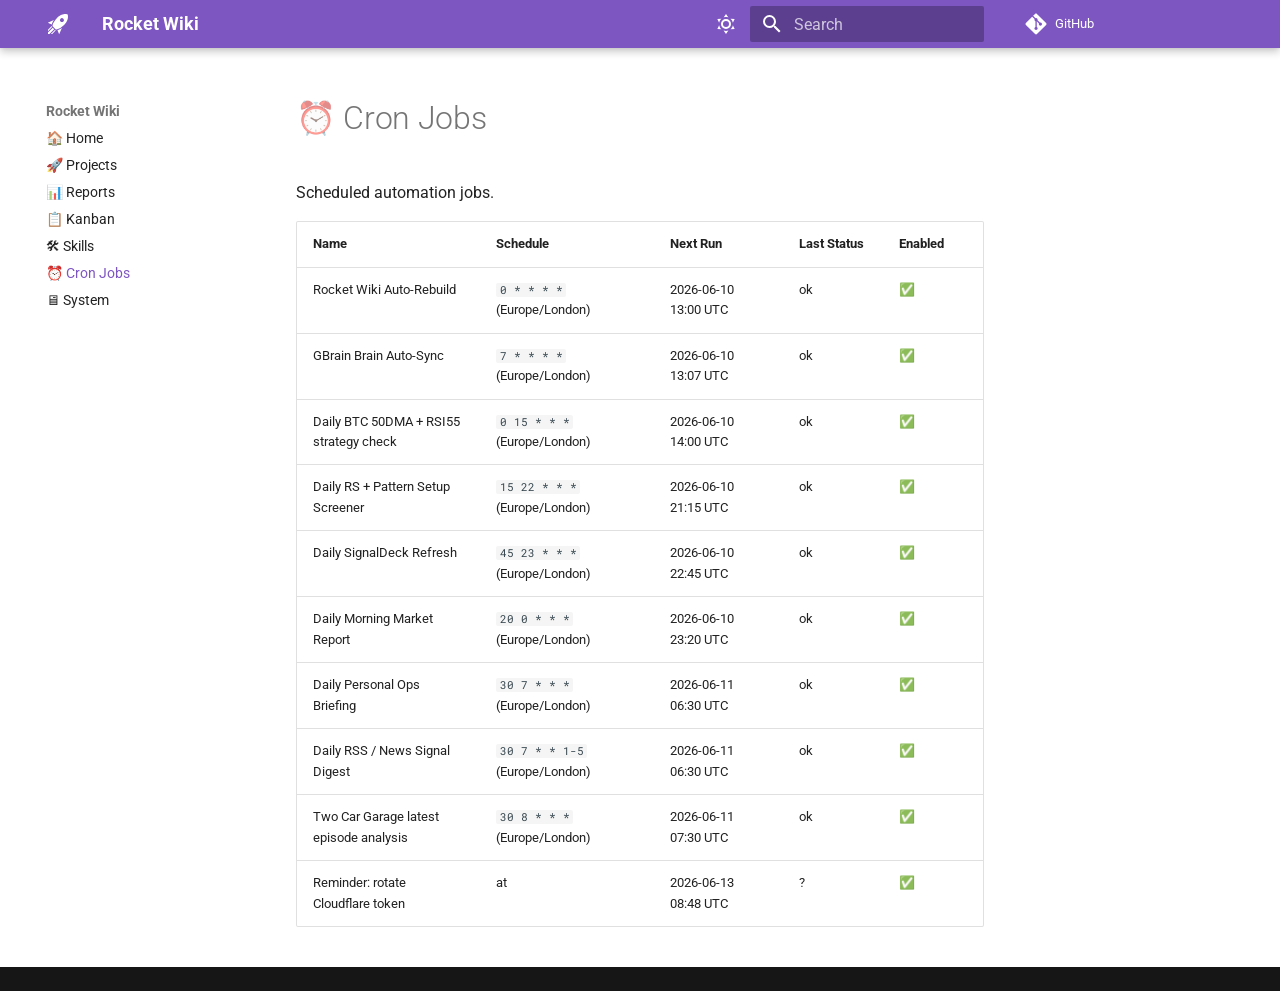
==== cron-jobs/index.html @ 728404b8 "Auto-rebuild 2026-06-10 13:00:57 UTC" ====
<!doctype html>
<html lang="en" class="no-js">
  <head>
    
      <meta charset="utf-8">
      <meta name="viewport" content="width=device-width,initial-scale=1">
      
        <meta name="description" content="Jack's personal operating system — projects, reports, skills, and automation">
      
      
        <meta name="author" content="Rocket & Jack">
      
      
      
        <link rel="prev" href="../skills/">
      
      
        <link rel="next" href="../system/">
      
      
        
      
      
      <link rel="icon" href="https://raw.githubusercontent.com/twitter/twemoji/master/assets/svg/1f680.svg">
      <meta name="generator" content="mkdocs-1.6.1, mkdocs-material-9.7.6">
    
    
      
        <title>⏰ Cron Jobs - Rocket Wiki</title>
      
    
    
      <link rel="stylesheet" href="../assets/stylesheets/main.484c7ddc.min.css">
      
        
        <link rel="stylesheet" href="../assets/stylesheets/palette.ab4e12ef.min.css">
      
      


    
    
      
    
    
      
        
        
        <link rel="preconnect" href="https://fonts.gstatic.com" crossorigin>
        <link rel="stylesheet" href="https://fonts.googleapis.com/css?family=Roboto:300,300i,400,400i,700,700i%7CRoboto+Mono:400,400i,700,700i&display=fallback">
        <style>:root{--md-text-font:"Roboto";--md-code-font:"Roboto Mono"}</style>
      
    
    
      <link rel="stylesheet" href="../stylesheets/extra.css">
    
    <script>__md_scope=new URL("..",location),__md_hash=e=>[...e].reduce(((e,_)=>(e<<5)-e+_.charCodeAt(0)),0),__md_get=(e,_=localStorage,t=__md_scope)=>JSON.parse(_.getItem(t.pathname+"."+e)),__md_set=(e,_,t=localStorage,a=__md_scope)=>{try{t.setItem(a.pathname+"."+e,JSON.stringify(_))}catch(e){}}</script>
    
      

    
    
  </head>
  
  
    
    
      
    
    
    
    
    <body dir="ltr" data-md-color-scheme="slate" data-md-color-primary="deep-purple" data-md-color-accent="amber">
  
    
    <input class="md-toggle" data-md-toggle="drawer" type="checkbox" id="__drawer" autocomplete="off">
    <input class="md-toggle" data-md-toggle="search" type="checkbox" id="__search" autocomplete="off">
    <label class="md-overlay" for="__drawer"></label>
    <div data-md-component="skip">
      
        
        <a href="#cron-jobs" class="md-skip">
          Skip to content
        </a>
      
    </div>
    <div data-md-component="announce">
      
    </div>
    
    
      

  

<header class="md-header md-header--shadow" data-md-component="header">
  <nav class="md-header__inner md-grid" aria-label="Header">
    <a href=".." title="Rocket Wiki" class="md-header__button md-logo" aria-label="Rocket Wiki" data-md-component="logo">
      
  
  <svg xmlns="http://www.w3.org/2000/svg" viewBox="0 0 24 24"><path d="m13.13 22.19-1.63-3.83c1.57-.58 3.04-1.36 4.4-2.27zM5.64 12.5l-3.83-1.63 6.1-2.77C7 9.46 6.22 10.93 5.64 12.5M21.61 2.39S16.66.269 11 5.93c-2.19 2.19-3.5 4.6-4.35 6.71-.28.75-.09 1.57.46 2.13l2.13 2.12c.55.56 1.37.74 2.12.46A19.1 19.1 0 0 0 18.07 13c5.66-5.66 3.54-10.61 3.54-10.61m-7.07 7.07c-.78-.78-.78-2.05 0-2.83s2.05-.78 2.83 0c.77.78.78 2.05 0 2.83s-2.05.78-2.83 0m-5.66 7.07-1.41-1.41zM6.24 22l3.64-3.64c-.34-.09-.67-.24-.97-.45L4.83 22zM2 22h1.41l4.77-4.76-1.42-1.41L2 20.59zm0-2.83 4.09-4.08c-.21-.3-.36-.62-.45-.97L2 17.76z"/></svg>

    </a>
    <label class="md-header__button md-icon" for="__drawer">
      
      <svg xmlns="http://www.w3.org/2000/svg" viewBox="0 0 24 24"><path d="M3 6h18v2H3zm0 5h18v2H3zm0 5h18v2H3z"/></svg>
    </label>
    <div class="md-header__title" data-md-component="header-title">
      <div class="md-header__ellipsis">
        <div class="md-header__topic">
          <span class="md-ellipsis">
            Rocket Wiki
          </span>
        </div>
        <div class="md-header__topic" data-md-component="header-topic">
          <span class="md-ellipsis">
            
              ⏰ Cron Jobs
            
          </span>
        </div>
      </div>
    </div>
    
      
        <form class="md-header__option" data-md-component="palette">
  
    
    
    
    <input class="md-option" data-md-color-media="(prefers-color-scheme: dark)" data-md-color-scheme="slate" data-md-color-primary="deep-purple" data-md-color-accent="amber"  aria-label="Dark mode"  type="radio" name="__palette" id="__palette_0">
    
      <label class="md-header__button md-icon" title="Dark mode" for="__palette_1" hidden>
        <svg xmlns="http://www.w3.org/2000/svg" viewBox="0 0 24 24"><path d="m17.75 4.09-2.53 1.94.91 3.06-2.63-1.81-2.63 1.81.91-3.06-2.53-1.94L12.44 4l1.06-3 1.06 3zm3.5 6.91-1.64 1.25.59 1.98-1.7-1.17-1.7 1.17.59-1.98L15.75 11l2.06-.05L18.5 9l.69 1.95zm-2.28 4.95c.83-.08 1.72 1.1 1.19 1.85-.32.45-.66.87-1.08 1.27C15.17 23 8.84 23 4.94 19.07c-3.91-3.9-3.91-10.24 0-14.14.4-.4.82-.76 1.27-1.08.75-.53 1.93.36 1.85 1.19-.27 2.86.69 5.83 2.89 8.02a9.96 9.96 0 0 0 8.02 2.89m-1.64 2.02a12.08 12.08 0 0 1-7.8-3.47c-2.17-2.19-3.33-5-3.49-7.82-2.81 3.14-2.7 7.96.31 10.98 3.02 3.01 7.84 3.12 10.98.31"/></svg>
      </label>
    
  
    
    
    
    <input class="md-option" data-md-color-media="(prefers-color-scheme: light)" data-md-color-scheme="default" data-md-color-primary="deep-purple" data-md-color-accent="amber"  aria-label="Light mode"  type="radio" name="__palette" id="__palette_1">
    
      <label class="md-header__button md-icon" title="Light mode" for="__palette_0" hidden>
        <svg xmlns="http://www.w3.org/2000/svg" viewBox="0 0 24 24"><path d="M12 7a5 5 0 0 1 5 5 5 5 0 0 1-5 5 5 5 0 0 1-5-5 5 5 0 0 1 5-5m0 2a3 3 0 0 0-3 3 3 3 0 0 0 3 3 3 3 0 0 0 3-3 3 3 0 0 0-3-3m0-7 2.39 3.42C13.65 5.15 12.84 5 12 5s-1.65.15-2.39.42zM3.34 7l4.16-.35A7.2 7.2 0 0 0 5.94 8.5c-.44.74-.69 1.5-.83 2.29zm.02 10 1.76-3.77a7.131 7.131 0 0 0 2.38 4.14zM20.65 7l-1.77 3.79a7.02 7.02 0 0 0-2.38-4.15zm-.01 10-4.14.36c.59-.51 1.12-1.14 1.54-1.86.42-.73.69-1.5.83-2.29zM12 22l-2.41-3.44c.74.27 1.55.44 2.41.44.82 0 1.63-.17 2.37-.44z"/></svg>
      </label>
    
  
</form>
      
    
    
      <script>var palette=__md_get("__palette");if(palette&&palette.color){if("(prefers-color-scheme)"===palette.color.media){var media=matchMedia("(prefers-color-scheme: light)"),input=document.querySelector(media.matches?"[data-md-color-media='(prefers-color-scheme: light)']":"[data-md-color-media='(prefers-color-scheme: dark)']");palette.color.media=input.getAttribute("data-md-color-media"),palette.color.scheme=input.getAttribute("data-md-color-scheme"),palette.color.primary=input.getAttribute("data-md-color-primary"),palette.color.accent=input.getAttribute("data-md-color-accent")}for(var[key,value]of Object.entries(palette.color))document.body.setAttribute("data-md-color-"+key,value)}</script>
    
    
    
      
      
        <label class="md-header__button md-icon" for="__search">
          
          <svg xmlns="http://www.w3.org/2000/svg" viewBox="0 0 24 24"><path d="M9.5 3A6.5 6.5 0 0 1 16 9.5c0 1.61-.59 3.09-1.56 4.23l.27.27h.79l5 5-1.5 1.5-5-5v-.79l-.27-.27A6.52 6.52 0 0 1 9.5 16 6.5 6.5 0 0 1 3 9.5 6.5 6.5 0 0 1 9.5 3m0 2C7 5 5 7 5 9.5S7 14 9.5 14 14 12 14 9.5 12 5 9.5 5"/></svg>
        </label>
        <div class="md-search" data-md-component="search" role="dialog">
  <label class="md-search__overlay" for="__search"></label>
  <div class="md-search__inner" role="search">
    <form class="md-search__form" name="search">
      <input type="text" class="md-search__input" name="query" aria-label="Search" placeholder="Search" autocapitalize="off" autocorrect="off" autocomplete="off" spellcheck="false" data-md-component="search-query" required>
      <label class="md-search__icon md-icon" for="__search">
        
        <svg xmlns="http://www.w3.org/2000/svg" viewBox="0 0 24 24"><path d="M9.5 3A6.5 6.5 0 0 1 16 9.5c0 1.61-.59 3.09-1.56 4.23l.27.27h.79l5 5-1.5 1.5-5-5v-.79l-.27-.27A6.52 6.52 0 0 1 9.5 16 6.5 6.5 0 0 1 3 9.5 6.5 6.5 0 0 1 9.5 3m0 2C7 5 5 7 5 9.5S7 14 9.5 14 14 12 14 9.5 12 5 9.5 5"/></svg>
        
        <svg xmlns="http://www.w3.org/2000/svg" viewBox="0 0 24 24"><path d="M20 11v2H8l5.5 5.5-1.42 1.42L4.16 12l7.92-7.92L13.5 5.5 8 11z"/></svg>
      </label>
      <nav class="md-search__options" aria-label="Search">
        
        <button type="reset" class="md-search__icon md-icon" title="Clear" aria-label="Clear" tabindex="-1">
          
          <svg xmlns="http://www.w3.org/2000/svg" viewBox="0 0 24 24"><path d="M19 6.41 17.59 5 12 10.59 6.41 5 5 6.41 10.59 12 5 17.59 6.41 19 12 13.41 17.59 19 19 17.59 13.41 12z"/></svg>
        </button>
      </nav>
      
        <div class="md-search__suggest" data-md-component="search-suggest"></div>
      
    </form>
    <div class="md-search__output">
      <div class="md-search__scrollwrap" tabindex="0" data-md-scrollfix>
        <div class="md-search-result" data-md-component="search-result">
          <div class="md-search-result__meta">
            Initializing search
          </div>
          <ol class="md-search-result__list" role="presentation"></ol>
        </div>
      </div>
    </div>
  </div>
</div>
      
    
    
      <div class="md-header__source">
        <a href="https://github.com/jtjones0/rocket-wiki" title="Go to repository" class="md-source" data-md-component="source">
  <div class="md-source__icon md-icon">
    
    <svg xmlns="http://www.w3.org/2000/svg" viewBox="0 0 448 512"><!--! Font Awesome Free 7.1.0 by @fontawesome - https://fontawesome.com License - https://fontawesome.com/license/free (Icons: CC BY 4.0, Fonts: SIL OFL 1.1, Code: MIT License) Copyright 2025 Fonticons, Inc.--><path d="M439.6 236.1 244 40.5c-5.4-5.5-12.8-8.5-20.4-8.5s-15 3-20.4 8.4L162.5 81l51.5 51.5c27.1-9.1 52.7 16.8 43.4 43.7l49.7 49.7c34.2-11.8 61.2 31 35.5 56.7-26.5 26.5-70.2-2.9-56-37.3L240.3 199v121.9c25.3 12.5 22.3 41.8 9.1 55-6.4 6.4-15.2 10.1-24.3 10.1s-17.8-3.6-24.3-10.1c-17.6-17.6-11.1-46.9 11.2-56v-123c-20.8-8.5-24.6-30.7-18.6-45L142.6 101 8.5 235.1C3 240.6 0 247.9 0 255.5s3 15 8.5 20.4l195.6 195.7c5.4 5.4 12.7 8.4 20.4 8.4s15-3 20.4-8.4l194.7-194.7c5.4-5.4 8.4-12.8 8.4-20.4s-3-15-8.4-20.4"/></svg>
  </div>
  <div class="md-source__repository">
    GitHub
  </div>
</a>
      </div>
    
  </nav>
  
</header>
    
    <div class="md-container" data-md-component="container">
      
      
        
          
        
      
      <main class="md-main" data-md-component="main">
        <div class="md-main__inner md-grid">
          
            
              
              <div class="md-sidebar md-sidebar--primary" data-md-component="sidebar" data-md-type="navigation" >
                <div class="md-sidebar__scrollwrap">
                  <div class="md-sidebar__inner">
                    



<nav class="md-nav md-nav--primary" aria-label="Navigation" data-md-level="0">
  <label class="md-nav__title" for="__drawer">
    <a href=".." title="Rocket Wiki" class="md-nav__button md-logo" aria-label="Rocket Wiki" data-md-component="logo">
      
  
  <svg xmlns="http://www.w3.org/2000/svg" viewBox="0 0 24 24"><path d="m13.13 22.19-1.63-3.83c1.57-.58 3.04-1.36 4.4-2.27zM5.64 12.5l-3.83-1.63 6.1-2.77C7 9.46 6.22 10.93 5.64 12.5M21.61 2.39S16.66.269 11 5.93c-2.19 2.19-3.5 4.6-4.35 6.71-.28.75-.09 1.57.46 2.13l2.13 2.12c.55.56 1.37.74 2.12.46A19.1 19.1 0 0 0 18.07 13c5.66-5.66 3.54-10.61 3.54-10.61m-7.07 7.07c-.78-.78-.78-2.05 0-2.83s2.05-.78 2.83 0c.77.78.78 2.05 0 2.83s-2.05.78-2.83 0m-5.66 7.07-1.41-1.41zM6.24 22l3.64-3.64c-.34-.09-.67-.24-.97-.45L4.83 22zM2 22h1.41l4.77-4.76-1.42-1.41L2 20.59zm0-2.83 4.09-4.08c-.21-.3-.36-.62-.45-.97L2 17.76z"/></svg>

    </a>
    Rocket Wiki
  </label>
  
    <div class="md-nav__source">
      <a href="https://github.com/jtjones0/rocket-wiki" title="Go to repository" class="md-source" data-md-component="source">
  <div class="md-source__icon md-icon">
    
    <svg xmlns="http://www.w3.org/2000/svg" viewBox="0 0 448 512"><!--! Font Awesome Free 7.1.0 by @fontawesome - https://fontawesome.com License - https://fontawesome.com/license/free (Icons: CC BY 4.0, Fonts: SIL OFL 1.1, Code: MIT License) Copyright 2025 Fonticons, Inc.--><path d="M439.6 236.1 244 40.5c-5.4-5.5-12.8-8.5-20.4-8.5s-15 3-20.4 8.4L162.5 81l51.5 51.5c27.1-9.1 52.7 16.8 43.4 43.7l49.7 49.7c34.2-11.8 61.2 31 35.5 56.7-26.5 26.5-70.2-2.9-56-37.3L240.3 199v121.9c25.3 12.5 22.3 41.8 9.1 55-6.4 6.4-15.2 10.1-24.3 10.1s-17.8-3.6-24.3-10.1c-17.6-17.6-11.1-46.9 11.2-56v-123c-20.8-8.5-24.6-30.7-18.6-45L142.6 101 8.5 235.1C3 240.6 0 247.9 0 255.5s3 15 8.5 20.4l195.6 195.7c5.4 5.4 12.7 8.4 20.4 8.4s15-3 20.4-8.4l194.7-194.7c5.4-5.4 8.4-12.8 8.4-20.4s-3-15-8.4-20.4"/></svg>
  </div>
  <div class="md-source__repository">
    GitHub
  </div>
</a>
    </div>
  
  <ul class="md-nav__list" data-md-scrollfix>
    
      
      
  
  
  
  
    <li class="md-nav__item">
      <a href=".." class="md-nav__link">
        
  
  
  <span class="md-ellipsis">
    
  
    🏠 Home
  

    
  </span>
  
  

      </a>
    </li>
  

    
      
      
  
  
  
  
    <li class="md-nav__item">
      <a href="../projects/" class="md-nav__link">
        
  
  
  <span class="md-ellipsis">
    
  
    🚀 Projects
  

    
  </span>
  
  

      </a>
    </li>
  

    
      
      
  
  
  
  
    <li class="md-nav__item">
      <a href="../reports/" class="md-nav__link">
        
  
  
  <span class="md-ellipsis">
    
  
    📊 Reports
  

    
  </span>
  
  

      </a>
    </li>
  

    
      
      
  
  
  
  
    <li class="md-nav__item">
      <a href="../kanban/" class="md-nav__link">
        
  
  
  <span class="md-ellipsis">
    
  
    📋 Kanban
  

    
  </span>
  
  

      </a>
    </li>
  

    
      
      
  
  
  
  
    <li class="md-nav__item">
      <a href="../skills/" class="md-nav__link">
        
  
  
  <span class="md-ellipsis">
    
  
    🛠 Skills
  

    
  </span>
  
  

      </a>
    </li>
  

    
      
      
  
  
    
  
  
  
    <li class="md-nav__item md-nav__item--active">
      
      <input class="md-nav__toggle md-toggle" type="checkbox" id="__toc">
      
      
        
      
      
      <a href="./" class="md-nav__link md-nav__link--active">
        
  
  
  <span class="md-ellipsis">
    
  
    ⏰ Cron Jobs
  

    
  </span>
  
  

      </a>
      
    </li>
  

    
      
      
  
  
  
  
    <li class="md-nav__item">
      <a href="../system/" class="md-nav__link">
        
  
  
  <span class="md-ellipsis">
    
  
    🖥 System
  

    
  </span>
  
  

      </a>
    </li>
  

    
  </ul>
</nav>
                  </div>
                </div>
              </div>
            
            
              
              <div class="md-sidebar md-sidebar--secondary" data-md-component="sidebar" data-md-type="toc" >
                <div class="md-sidebar__scrollwrap">
                  <div class="md-sidebar__inner">
                    

<nav class="md-nav md-nav--secondary" aria-label="Table of contents">
  
  
  
    
  
  
</nav>
                  </div>
                </div>
              </div>
            
          
          
            <div class="md-content" data-md-component="content">
              
              <article class="md-content__inner md-typeset">
                
                  



<h1 id="cron-jobs">⏰ Cron Jobs<a class="headerlink" href="#cron-jobs" title="Permanent link">&para;</a></h1>
<p>Scheduled automation jobs.</p>
<table>
<thead>
<tr>
<th>Name</th>
<th>Schedule</th>
<th>Next Run</th>
<th>Last Status</th>
<th>Enabled</th>
</tr>
</thead>
<tbody>
<tr>
<td>Rocket Wiki Auto-Rebuild</td>
<td><code>0 * * * *</code> (Europe/London)</td>
<td>2026-06-10 13:00 UTC</td>
<td>ok</td>
<td>✅</td>
</tr>
<tr>
<td>GBrain Brain Auto-Sync</td>
<td><code>7 * * * *</code> (Europe/London)</td>
<td>2026-06-10 13:07 UTC</td>
<td>ok</td>
<td>✅</td>
</tr>
<tr>
<td>Daily BTC 50DMA + RSI55 strategy check</td>
<td><code>0 15 * * *</code> (Europe/London)</td>
<td>2026-06-10 14:00 UTC</td>
<td>ok</td>
<td>✅</td>
</tr>
<tr>
<td>Daily RS + Pattern Setup Screener</td>
<td><code>15 22 * * *</code> (Europe/London)</td>
<td>2026-06-10 21:15 UTC</td>
<td>ok</td>
<td>✅</td>
</tr>
<tr>
<td>Daily SignalDeck Refresh</td>
<td><code>45 23 * * *</code> (Europe/London)</td>
<td>2026-06-10 22:45 UTC</td>
<td>ok</td>
<td>✅</td>
</tr>
<tr>
<td>Daily Morning Market Report</td>
<td><code>20 0 * * *</code> (Europe/London)</td>
<td>2026-06-10 23:20 UTC</td>
<td>ok</td>
<td>✅</td>
</tr>
<tr>
<td>Daily Personal Ops Briefing</td>
<td><code>30 7 * * *</code> (Europe/London)</td>
<td>2026-06-11 06:30 UTC</td>
<td>ok</td>
<td>✅</td>
</tr>
<tr>
<td>Daily RSS / News Signal Digest</td>
<td><code>30 7 * * 1-5</code> (Europe/London)</td>
<td>2026-06-11 06:30 UTC</td>
<td>ok</td>
<td>✅</td>
</tr>
<tr>
<td>Two Car Garage latest episode analysis</td>
<td><code>30 8 * * *</code> (Europe/London)</td>
<td>2026-06-11 07:30 UTC</td>
<td>ok</td>
<td>✅</td>
</tr>
<tr>
<td>Reminder: rotate Cloudflare token</td>
<td>at</td>
<td>2026-06-13 08:48 UTC</td>
<td>?</td>
<td>✅</td>
</tr>
</tbody>
</table>












                
              </article>
            </div>
          
          
<script>var target=document.getElementById(location.hash.slice(1));target&&target.name&&(target.checked=target.name.startsWith("__tabbed_"))</script>
        </div>
        
          <button type="button" class="md-top md-icon" data-md-component="top" hidden>
  
  <svg xmlns="http://www.w3.org/2000/svg" viewBox="0 0 24 24"><path d="M13 20h-2V8l-5.5 5.5-1.42-1.42L12 4.16l7.92 7.92-1.42 1.42L13 8z"/></svg>
  Back to top
</button>
        
      </main>
      
        <footer class="md-footer">
  
  <div class="md-footer-meta md-typeset">
    <div class="md-footer-meta__inner md-grid">
      <div class="md-copyright">
  
  
</div>
      
    </div>
  </div>
</footer>
      
    </div>
    <div class="md-dialog" data-md-component="dialog">
      <div class="md-dialog__inner md-typeset"></div>
    </div>
    
    
    
      
      
      <script id="__config" type="application/json">{"annotate": null, "base": "..", "features": ["navigation.instant", "navigation.tracking", "navigation.sections", "navigation.top", "search.highlight", "search.suggest", "content.code.copy"], "search": "../assets/javascripts/workers/search.2c215733.min.js", "tags": null, "translations": {"clipboard.copied": "Copied to clipboard", "clipboard.copy": "Copy to clipboard", "search.result.more.one": "1 more on this page", "search.result.more.other": "# more on this page", "search.result.none": "No matching documents", "search.result.one": "1 matching document", "search.result.other": "# matching documents", "search.result.placeholder": "Type to start searching", "search.result.term.missing": "Missing", "select.version": "Select version"}, "version": null}</script>
    
    
      <script src="../assets/javascripts/bundle.79ae519e.min.js"></script>
      
    
  </body>
</html>
---- assets/stylesheets/main.484c7ddc.min.css ----
@charset "UTF-8";html{-webkit-text-size-adjust:none;-moz-text-size-adjust:none;text-size-adjust:none;box-sizing:border-box}*,:after,:before{box-sizing:inherit}@media (prefers-reduced-motion){*,:after,:before{transition:none!important}}body{margin:0}a,button,input,label{-webkit-tap-highlight-color:transparent}a{color:inherit;text-decoration:none}hr{border:0;box-sizing:initial;display:block;height:.05rem;overflow:visible;padding:0}small{font-size:80%}sub,sup{line-height:1em}img{border-style:none}table{border-collapse:initial;border-spacing:0}td,th{font-weight:400;vertical-align:top}button{background:#0000;border:0;font-family:inherit;font-size:inherit;margin:0;padding:0}input{border:0;outline:none}:root{--md-primary-fg-color:#4051b5;--md-primary-fg-color--light:#5d6cc0;--md-primary-fg-color--dark:#303fa1;--md-primary-bg-color:#fff;--md-primary-bg-color--light:#ffffffb3;--md-accent-fg-color:#526cfe;--md-accent-fg-color--transparent:#526cfe1a;--md-accent-bg-color:#fff;--md-accent-bg-color--light:#ffffffb3}[data-md-color-scheme=default]{color-scheme:light}[data-md-color-scheme=default] img[src$="#gh-dark-mode-only"],[data-md-color-scheme=default] img[src$="#only-dark"]{display:none}:root,[data-md-color-scheme=default]{--md-hue:225deg;--md-default-fg-color:#000000de;--md-default-fg-color--light:#0000008a;--md-default-fg-color--lighter:#00000052;--md-default-fg-color--lightest:#00000012;--md-default-bg-color:#fff;--md-default-bg-color--light:#ffffffb3;--md-default-bg-color--lighter:#ffffff4d;--md-default-bg-color--lightest:#ffffff1f;--md-code-fg-color:#36464e;--md-code-bg-color:#f5f5f5;--md-code-bg-color--light:#f5f5f5b3;--md-code-bg-color--lighter:#f5f5f54d;--md-code-hl-color:#4287ff;--md-code-hl-color--light:#4287ff1a;--md-code-hl-number-color:#d52a2a;--md-code-hl-special-color:#db1457;--md-code-hl-function-color:#a846b9;--md-code-hl-constant-color:#6e59d9;--md-code-hl-keyword-color:#3f6ec6;--md-code-hl-string-color:#1c7d4d;--md-code-hl-name-color:var(--md-code-fg-color);--md-code-hl-operator-color:var(--md-default-fg-color--light);--md-code-hl-punctuation-color:var(--md-default-fg-color--light);--md-code-hl-comment-color:var(--md-default-fg-color--light);--md-code-hl-generic-color:var(--md-default-fg-color--light);--md-code-hl-variable-color:var(--md-default-fg-color--light);--md-typeset-color:var(--md-default-fg-color);--md-typeset-a-color:var(--md-primary-fg-color);--md-typeset-del-color:#f5503d26;--md-typeset-ins-color:#0bd57026;--md-typeset-kbd-color:#fafafa;--md-typeset-kbd-accent-color:#fff;--md-typeset-kbd-border-color:#b8b8b8;--md-typeset-mark-color:#ffff0080;--md-typeset-table-color:#0000001f;--md-typeset-table-color--light:rgba(0,0,0,.035);--md-admonition-fg-color:var(--md-default-fg-color);--md-admonition-bg-color:var(--md-default-bg-color);--md-warning-fg-color:#000000de;--md-warning-bg-color:#ff9;--md-footer-fg-color:#fff;--md-footer-fg-color--light:#ffffffb3;--md-footer-fg-color--lighter:#ffffff73;--md-footer-bg-color:#000000de;--md-footer-bg-color--dark:#00000052;--md-shadow-z1:0 0.2rem 0.5rem #0000000d,0 0 0.05rem #0000001a;--md-shadow-z2:0 0.2rem 0.5rem #0000001a,0 0 0.05rem #00000040;--md-shadow-z3:0 0.2rem 0.5rem #0003,0 0 0.05rem #00000059}.md-icon svg{fill:currentcolor;display:block;height:1.2rem;width:1.2rem}body{-webkit-font-smoothing:antialiased;-moz-osx-font-smoothing:grayscale;--md-text-font-family:var(--md-text-font,_),-apple-system,BlinkMacSystemFont,Helvetica,Arial,sans-serif;--md-code-font-family:var(--md-code-font,_),SFMono-Regular,Consolas,Menlo,monospace}aside,body,input{font-feature-settings:"kern","liga";color:var(--md-typeset-color);font-family:var(--md-text-font-family)}code,kbd,pre{font-feature-settings:"kern";font-family:var(--md-code-font-family)}:root{--md-typeset-table-sort-icon:url('data:image/svg+xml;charset=utf-8,<svg xmlns="http://www.w3.org/2000/svg" viewBox="0 0 24 24"><path d="m18 21-4-4h3V7h-3l4-4 4 4h-3v10h3M2 19v-2h10v2M2 13v-2h7v2M2 7V5h4v2z"/></svg>');--md-typeset-table-sort-icon--asc:url('data:image/svg+xml;charset=utf-8,<svg xmlns="http://www.w3.org/2000/svg" viewBox="0 0 24 24"><path d="M19 17h3l-4 4-4-4h3V3h2M2 17h10v2H2M6 5v2H2V5m0 6h7v2H2z"/></svg>');--md-typeset-table-sort-icon--desc:url('data:image/svg+xml;charset=utf-8,<svg xmlns="http://www.w3.org/2000/svg" viewBox="0 0 24 24"><path d="M19 7h3l-4-4-4 4h3v14h2M2 17h10v2H2M6 5v2H2V5m0 6h7v2H2z"/></svg>')}.md-typeset{-webkit-print-color-adjust:exact;color-adjust:exact;font-size:.8rem;line-height:1.6;overflow-wrap:break-word}@media print{.md-typeset{font-size:.68rem}}.md-typeset blockquote,.md-typeset dl,.md-typeset figure,.md-typeset ol,.md-typeset pre,.md-typeset ul{margin-bottom:1em;margin-top:1em}.md-typeset h1{color:var(--md-default-fg-color--light);font-size:2em;line-height:1.3;margin:0 0 1.25em}.md-typeset h1,.md-typeset h2{font-weight:300;letter-spacing:-.01em}.md-typeset h2{font-size:1.5625em;line-height:1.4;margin:1.6em 0 .64em}.md-typeset h3{font-size:1.25em;font-weight:400;letter-spacing:-.01em;line-height:1.5;margin:1.6em 0 .8em}.md-typeset h2+h3{margin-top:.8em}.md-typeset h4{font-weight:700;letter-spacing:-.01em;margin:1em 0}.md-typeset h5,.md-typeset h6{color:var(--md-default-fg-color--light);font-size:.8em;font-weight:700;letter-spacing:-.01em;margin:1.25em 0}.md-typeset h5{text-transform:uppercase}.md-typeset h5 code{text-transform:none}.md-typeset hr{border-bottom:.05rem solid var(--md-default-fg-color--lightest);display:flow-root;margin:1.5em 0}.md-typeset a{color:var(--md-typeset-a-color);word-break:break-word}.md-typeset a,.md-typeset a:before{transition:color 125ms}.md-typeset a:focus,.md-typeset a:hover{color:var(--md-accent-fg-color)}.md-typeset a:focus code,.md-typeset a:hover code{background-color:var(--md-accent-fg-color--transparent);color:var(--md-accent-fg-color)}.md-typeset a code{color:var(--md-typeset-a-color)}.md-typeset a.focus-visible{outline-color:var(--md-accent-fg-color);outline-offset:.2rem}.md-typeset code,.md-typeset kbd,.md-typeset pre{color:var(--md-code-fg-color);direction:ltr;font-variant-ligatures:none;transition:background-color 125ms}@media print{.md-typeset code,.md-typeset kbd,.md-typeset pre{white-space:pre-wrap}}.md-typeset code{background-color:var(--md-code-bg-color);border-radius:.1rem;-webkit-box-decoration-break:clone;box-decoration-break:clone;font-size:.85em;padding:0 .2941176471em;transition:color 125ms,background-color 125ms;word-break:break-word}.md-typeset code:not(.focus-visible){-webkit-tap-highlight-color:transparent;outline:none}.md-typeset pre{display:flow-root;line-height:1.4;position:relative}.md-typeset pre>code{-webkit-box-decoration-break:slice;box-decoration-break:slice;box-shadow:none;display:block;margin:0;outline-color:var(--md-accent-fg-color);overflow:auto;padding:.7720588235em 1.1764705882em;scrollbar-color:var(--md-default-fg-color--lighter) #0000;scrollbar-width:thin;touch-action:auto;word-break:normal}.md-typeset pre>code:hover{scrollbar-color:var(--md-accent-fg-color) #0000}.md-typeset pre>code::-webkit-scrollbar{height:.2rem;width:.2rem}.md-typeset pre>code::-webkit-scrollbar-thumb{background-color:var(--md-default-fg-color--lighter)}.md-typeset pre>code::-webkit-scrollbar-thumb:hover{background-color:var(--md-accent-fg-color)}.md-typeset kbd{background-color:var(--md-typeset-kbd-color);border-radius:.1rem;box-shadow:0 .1rem 0 .05rem var(--md-typeset-kbd-border-color),0 .1rem 0 var(--md-typeset-kbd-border-color),0 -.1rem .2rem var(--md-typeset-kbd-accent-color) inset;color:var(--md-default-fg-color);display:inline-block;font-size:.75em;padding:0 .6666666667em;vertical-align:text-top;word-break:break-word}.md-typeset mark{background-color:var(--md-typeset-mark-color);-webkit-box-decoration-break:clone;box-decoration-break:clone;color:inherit;word-break:break-word}.md-typeset abbr{cursor:help;text-decoration:none}.md-typeset [data-preview],.md-typeset abbr{border-bottom:.05rem dotted var(--md-default-fg-color--light)}.md-typeset small{opacity:.75}[dir=ltr] .md-typeset sub,[dir=ltr] .md-typeset sup{margin-left:.078125em}[dir=rtl] .md-typeset sub,[dir=rtl] .md-typeset sup{margin-right:.078125em}[dir=ltr] .md-typeset blockquote{padding-left:.6rem}[dir=rtl] .md-typeset blockquote{padding-right:.6rem}[dir=ltr] .md-typeset blockquote{border-left:.2rem solid var(--md-default-fg-color--lighter)}[dir=rtl] .md-typeset blockquote{border-right:.2rem solid var(--md-default-fg-color--lighter)}.md-typeset blockquote{color:var(--md-default-fg-color--light);margin-left:0;margin-right:0}.md-typeset ul{list-style-type:disc}.md-typeset ul[type]{list-style-type:revert-layer}[dir=ltr] .md-typeset ol,[dir=ltr] .md-typeset ul{margin-left:.625em}[dir=rtl] .md-typeset ol,[dir=rtl] .md-typeset ul{margin-right:.625em}.md-typeset ol,.md-typeset ul{padding:0}.md-typeset ol:not([hidden]),.md-typeset ul:not([hidden]){display:flow-root}.md-typeset ol ol,.md-typeset ul ol{list-style-type:lower-alpha}.md-typeset ol ol ol,.md-typeset ul ol ol{list-style-type:lower-roman}.md-typeset ol ol ol ol,.md-typeset ul ol ol ol{list-style-type:upper-alpha}.md-typeset ol ol ol ol ol,.md-typeset ul ol ol ol ol{list-style-type:upper-roman}.md-typeset ol[type],.md-typeset ul[type]{list-style-type:revert-layer}[dir=ltr] .md-typeset ol li,[dir=ltr] .md-typeset ul li{margin-left:1.25em}[dir=rtl] .md-typeset ol li,[dir=rtl] .md-typeset ul li{margin-right:1.25em}.md-typeset ol li,.md-typeset ul li{margin-bottom:.5em}.md-typeset ol li blockquote,.md-typeset ol li p,.md-typeset ul li blockquote,.md-typeset ul li p{margin:.5em 0}.md-typeset ol li:last-child,.md-typeset ul li:last-child{margin-bottom:0}[dir=ltr] .md-typeset ol li ol,[dir=ltr] .md-typeset ol li ul,[dir=ltr] .md-typeset ul li ol,[dir=ltr] .md-typeset ul li ul{margin-left:.625em}[dir=rtl] .md-typeset ol li ol,[dir=rtl] .md-typeset ol li ul,[dir=rtl] .md-typeset ul li ol,[dir=rtl] .md-typeset ul li ul{margin-right:.625em}.md-typeset ol li ol,.md-typeset ol li ul,.md-typeset ul li ol,.md-typeset ul li ul{margin-bottom:.5em;margin-top:.5em}[dir=ltr] .md-typeset dd{margin-left:1.875em}[dir=rtl] .md-typeset dd{margin-right:1.875em}.md-typeset dd{margin-bottom:1.5em;margin-top:1em}.md-typeset img,.md-typeset svg,.md-typeset video{height:auto;max-width:100%}.md-typeset img[align=left]{margin:1em 1em 1em 0}.md-typeset img[align=right]{margin:1em 0 1em 1em}.md-typeset img[align]:only-child{margin-top:0}.md-typeset figure{display:flow-root;margin:1em auto;max-width:100%;text-align:center;width:fit-content}.md-typeset figure img{display:block;margin:0 auto}.md-typeset figcaption{font-style:italic;margin:1em auto;max-width:24rem}.md-typeset iframe{max-width:100%}.md-typeset table:not([class]){background-color:var(--md-default-bg-color);border:.05rem solid var(--md-typeset-table-color);border-radius:.1rem;display:inline-block;font-size:.64rem;max-width:100%;overflow:auto;touch-action:auto}@media print{.md-typeset table:not([class]){display:table}}.md-typeset table:not([class])+*{margin-top:1.5em}.md-typeset table:not([class]) td>:first-child,.md-typeset table:not([class]) th>:first-child{margin-top:0}.md-typeset table:not([class]) td>:last-child,.md-typeset table:not([class]) th>:last-child{margin-bottom:0}.md-typeset table:not([class]) td:not([align]),.md-typeset table:not([class]) th:not([align]){text-align:left}[dir=rtl] .md-typeset table:not([class]) td:not([align]),[dir=rtl] .md-typeset table:not([class]) th:not([align]){text-align:right}.md-typeset table:not([class]) th{font-weight:700;min-width:5rem;padding:.9375em 1.25em;vertical-align:top}.md-typeset table:not([class]) td{border-top:.05rem solid var(--md-typeset-table-color);padding:.9375em 1.25em;vertical-align:top}.md-typeset table:not([class]) tbody tr{transition:background-color 125ms}.md-typeset table:not([class]) tbody tr:hover{background-color:var(--md-typeset-table-color--light);box-shadow:0 .05rem 0 var(--md-default-bg-color) inset}.md-typeset table:not([class]) a{word-break:normal}.md-typeset table th[role=columnheader]{cursor:pointer}[dir=ltr] .md-typeset table th[role=columnheader]:after{margin-left:.5em}[dir=rtl] .md-typeset table th[role=columnheader]:after{margin-right:.5em}.md-typeset table th[role=columnheader]:after{content:"";display:inline-block;height:1.2em;-webkit-mask-image:var(--md-typeset-table-sort-icon);mask-image:var(--md-typeset-table-sort-icon);-webkit-mask-repeat:no-repeat;mask-repeat:no-repeat;-webkit-mask-size:contain;mask-size:contain;transition:background-color 125ms;vertical-align:text-bottom;width:1.2em}.md-typeset table th[role=columnheader]:hover:after{background-color:var(--md-default-fg-color--lighter)}.md-typeset table th[role=columnheader][aria-sort=ascending]:after{background-color:var(--md-default-fg-color--light);-webkit-mask-image:var(--md-typeset-table-sort-icon--asc);mask-image:var(--md-typeset-table-sort-icon--asc)}.md-typeset table th[role=columnheader][aria-sort=descending]:after{background-color:var(--md-default-fg-color--light);-webkit-mask-image:var(--md-typeset-table-sort-icon--desc);mask-image:var(--md-typeset-table-sort-icon--desc)}.md-typeset__scrollwrap{margin:1em -.8rem;overflow-x:auto;touch-action:auto}.md-typeset__table{display:inline-block;margin-bottom:.5em;padding:0 .8rem}@media print{.md-typeset__table{display:block}}html .md-typeset__table table{display:table;margin:0;overflow:hidden;width:100%}@media screen and (max-width:44.984375em){.md-content__inner>pre{margin:1em -.8rem}.md-content__inner>pre code{border-radius:0}}.md-typeset .md-author{border-radius:100%;display:block;flex-shrink:0;height:1.6rem;overflow:hidden;position:relative;transition:color 125ms,transform 125ms;width:1.6rem}.md-typeset .md-author img{display:block}.md-typeset .md-author--more{background:var(--md-default-fg-color--lightest);color:var(--md-default-fg-color--lighter);font-size:.6rem;font-weight:700;line-height:1.6rem;text-align:center}.md-typeset .md-author--long{height:2.4rem;width:2.4rem}.md-typeset a.md-author{transform:scale(1)}.md-typeset a.md-author img{border-radius:100%;filter:grayscale(100%) opacity(75%);transition:filter 125ms}.md-typeset a.md-author:focus,.md-typeset a.md-author:hover{transform:scale(1.1);z-index:1}.md-typeset a.md-author:focus img,.md-typeset a.md-author:hover img{filter:grayscale(0)}.md-banner{background-color:var(--md-footer-bg-color);color:var(--md-footer-fg-color);overflow:auto}@media print{.md-banner{display:none}}.md-banner--warning{background-color:var(--md-warning-bg-color);color:var(--md-warning-fg-color)}.md-banner__inner{font-size:.7rem;margin:.6rem auto;padding:0 .8rem}[dir=ltr] .md-banner__button{float:right}[dir=rtl] .md-banner__button{float:left}.md-banner__button{color:inherit;cursor:pointer;transition:opacity .25s}.no-js .md-banner__button{display:none}.md-banner__button:hover{opacity:.7}html{font-size:125%;height:100%;overflow-x:hidden}@media screen and (min-width:100em){html{font-size:137.5%}}@media screen and (min-width:125em){html{font-size:150%}}body{background-color:var(--md-default-bg-color);display:flex;flex-direction:column;font-size:.5rem;min-height:100%;position:relative;width:100%}@media print{body{display:block}}@media screen and (max-width:59.984375em){body[data-md-scrolllock]{position:fixed}}.md-grid{margin-left:auto;margin-right:auto;max-width:61rem}.md-container{display:flex;flex-direction:column;flex-grow:1}@media print{.md-container{display:block}}.md-main{flex-grow:1}.md-main__inner{display:flex;height:100%;margin-top:1.5rem}.md-ellipsis{overflow:hidden;text-overflow:ellipsis}.md-toggle{display:none}.md-option{height:0;opacity:0;position:absolute;width:0}.md-option:checked+label:not([hidden]){display:block}.md-option.focus-visible+label{outline-color:var(--md-accent-fg-color);outline-style:auto}.md-skip{background-color:var(--md-default-fg-color);border-radius:.1rem;color:var(--md-default-bg-color);font-size:.64rem;margin:.5rem;opacity:0;outline-color:var(--md-accent-fg-color);padding:.3rem .5rem;position:fixed;transform:translateY(.4rem);z-index:-1}.md-skip:focus{opacity:1;transform:translateY(0);transition:transform .25s cubic-bezier(.4,0,.2,1),opacity 175ms 75ms;z-index:10}@page{margin:25mm}:root{--md-clipboard-icon:url('data:image/svg+xml;charset=utf-8,<svg xmlns="http://www.w3.org/2000/svg" viewBox="0 0 24 24"><path d="M19 21H8V7h11m0-2H8a2 2 0 0 0-2 2v14a2 2 0 0 0 2 2h11a2 2 0 0 0 2-2V7a2 2 0 0 0-2-2m-3-4H4a2 2 0 0 0-2 2v14h2V3h12z"/></svg>')}.md-clipboard{border-radius:.1rem;color:var(--md-default-fg-color--lightest);cursor:pointer;height:1.5em;outline-color:var(--md-accent-fg-color);outline-offset:.1rem;transition:color .25s;width:1.5em;z-index:1}@media print{.md-clipboard{display:none}}.md-clipboard:not(.focus-visible){-webkit-tap-highlight-color:transparent;outline:none}:hover>.md-clipboard{color:var(--md-default-fg-color--light)}.md-clipboard:focus,.md-clipboard:hover{color:var(--md-accent-fg-color)}.md-clipboard:after{background-color:currentcolor;content:"";display:block;height:1.125em;margin:0 auto;-webkit-mask-image:var(--md-clipboard-icon);mask-image:var(--md-clipboard-icon);-webkit-mask-position:center;mask-position:center;-webkit-mask-repeat:no-repeat;mask-repeat:no-repeat;-webkit-mask-size:contain;mask-size:contain;width:1.125em}.md-clipboard--inline{cursor:pointer}.md-clipboard--inline code{transition:color .25s,background-color .25s}.md-clipboard--inline:focus code,.md-clipboard--inline:hover code{background-color:var(--md-accent-fg-color--transparent);color:var(--md-accent-fg-color)}:root{--md-code-select-icon:url('data:image/svg+xml;charset=utf-8,<svg xmlns="http://www.w3.org/2000/svg" viewBox="0 0 24 24"><path d="M19 19h-4v2h4c1.1 0 2-.9 2-2v-4h-2m0-12h-4v2h4v4h2V5c0-1.1-.9-2-2-2M5 5h4V3H5c-1.1 0-2 .9-2 2v4h2m0 6H3v4c0 1.1.9 2 2 2h4v-2H5zm2-4h2v2H7zm4 0h2v2h-2zm4 0h2v2h-2zM7 7h2v2H7zm4 0h2v2h-2zm4 0h2v2h-2zm-8 8h2v2H7zm4 0h2v2h-2zm4 0h2v2h-2z"/></svg>');--md-code-copy-icon:url('data:image/svg+xml;charset=utf-8,<svg xmlns="http://www.w3.org/2000/svg" viewBox="0 0 24 24"><path d="M19 21H8V7h11m0-2H8a2 2 0 0 0-2 2v14a2 2 0 0 0 2 2h11a2 2 0 0 0 2-2V7a2 2 0 0 0-2-2m-3-4H4a2 2 0 0 0-2 2v14h2V3h12z"/></svg>')}.md-typeset .md-code__content{display:grid}.md-code__nav{background-color:var(--md-code-bg-color--lighter);border-radius:.1rem;display:flex;gap:.2rem;padding:.2rem;position:absolute;right:.25em;top:.25em;transition:background-color .25s;z-index:1}:hover>.md-code__nav{background-color:var(--md-code-bg-color--light)}.md-code__button{color:var(--md-default-fg-color--lightest);cursor:pointer;display:block;height:1.5em;outline-color:var(--md-accent-fg-color);outline-offset:.1rem;transition:color .25s;width:1.5em}:hover>*>.md-code__button{color:var(--md-default-fg-color--light)}.md-code__button.focus-visible,.md-code__button:hover{color:var(--md-accent-fg-color)}.md-code__button--active{color:var(--md-default-fg-color)!important}.md-code__button:after{background-color:currentcolor;content:"";display:block;height:1.125em;margin:0 auto;-webkit-mask-position:center;mask-position:center;-webkit-mask-repeat:no-repeat;mask-repeat:no-repeat;-webkit-mask-size:contain;mask-size:contain;width:1.125em}.md-code__button[data-md-type=select]:after{-webkit-mask-image:var(--md-code-select-icon);mask-image:var(--md-code-select-icon)}.md-code__button[data-md-type=copy]:after{-webkit-mask-image:var(--md-code-copy-icon);mask-image:var(--md-code-copy-icon)}@keyframes consent{0%{opacity:0;transform:translateY(100%)}to{opacity:1;transform:translateY(0)}}@keyframes overlay{0%{opacity:0}to{opacity:1}}.md-consent__overlay{animation:overlay .25s both;-webkit-backdrop-filter:blur(.1rem);backdrop-filter:blur(.1rem);background-color:#0000008a;height:100%;opacity:1;position:fixed;top:0;width:100%;z-index:5}.md-consent__inner{animation:consent .5s cubic-bezier(.1,.7,.1,1) both;background-color:var(--md-default-bg-color);border:0;border-radius:.1rem;bottom:0;box-shadow:0 0 .2rem #0000001a,0 .2rem .4rem #0003;max-height:100%;overflow:auto;padding:0;position:fixed;width:100%;z-index:5}.md-consent__form{padding:.8rem}.md-consent__settings{display:none;margin:1em 0}input:checked+.md-consent__settings{display:block}.md-consent__controls{margin-bottom:.8rem}.md-typeset .md-consent__controls .md-button{display:inline}@media screen and (max-width:44.984375em){.md-typeset .md-consent__controls .md-button{display:block;margin-top:.4rem;text-align:center;width:100%}}.md-consent label{cursor:pointer}.md-content{flex-grow:1;min-width:0}.md-content__inner{margin:0 .8rem 1.2rem;padding-top:.6rem}@media screen and (min-width:76.25em){[dir=ltr] .md-sidebar--primary:not([hidden])~.md-content>.md-content__inner{margin-left:1.2rem}[dir=ltr] .md-sidebar--secondary:not([hidden])~.md-content>.md-content__inner,[dir=rtl] .md-sidebar--primary:not([hidden])~.md-content>.md-content__inner{margin-right:1.2rem}[dir=rtl] .md-sidebar--secondary:not([hidden])~.md-content>.md-content__inner{margin-left:1.2rem}}.md-content__inner:before{content:"";display:block;height:.4rem}.md-content__inner>:last-child{margin-bottom:0}[dir=ltr] .md-content__button{float:right}[dir=rtl] .md-content__button{float:left}[dir=ltr] .md-content__button{margin-left:.4rem}[dir=rtl] .md-content__button{margin-right:.4rem}.md-content__button{margin:.4rem 0;padding:0}@media print{.md-content__button{display:none}}.md-typeset .md-content__button{color:var(--md-default-fg-color--lighter)}.md-content__button svg{display:inline;vertical-align:top}[dir=rtl] .md-content__button svg{transform:scaleX(-1)}[dir=ltr] .md-dialog{right:.8rem}[dir=rtl] .md-dialog{left:.8rem}.md-dialog{background-color:var(--md-default-fg-color);border-radius:.1rem;bottom:.8rem;box-shadow:var(--md-shadow-z3);min-width:11.1rem;opacity:0;padding:.4rem .6rem;pointer-events:none;position:fixed;transform:translateY(100%);transition:transform 0ms .4s,opacity .4s;z-index:4}@media print{.md-dialog{display:none}}.md-dialog--active{opacity:1;pointer-events:auto;transform:translateY(0);transition:transform .4s cubic-bezier(.075,.85,.175,1),opacity .4s}.md-dialog__inner{color:var(--md-default-bg-color);font-size:.7rem}.md-feedback{margin:2em 0 1em;text-align:center}.md-feedback fieldset{border:none;margin:0;padding:0}.md-feedback__title{font-weight:700;margin:1em auto}.md-feedback__inner{position:relative}.md-feedback__list{display:flex;flex-wrap:wrap;place-content:baseline center;position:relative}.md-feedback__list:hover .md-icon:not(:disabled){color:var(--md-default-fg-color--lighter)}:disabled .md-feedback__list{min-height:1.8rem}.md-feedback__icon{color:var(--md-default-fg-color--light);cursor:pointer;flex-shrink:0;margin:0 .1rem;transition:color 125ms}.md-feedback__icon:not(:disabled).md-icon:hover{color:var(--md-accent-fg-color)}.md-feedback__icon:disabled{color:var(--md-default-fg-color--lightest);pointer-events:none}.md-feedback__note{opacity:0;position:relative;transform:translateY(.4rem);transition:transform .4s cubic-bezier(.1,.7,.1,1),opacity .15s}.md-feedback__note>*{margin:0 auto;max-width:16rem}:disabled .md-feedback__note{opacity:1;transform:translateY(0)}@media print{.md-feedback{display:none}}.md-footer{background-color:var(--md-footer-bg-color);color:var(--md-footer-fg-color)}@media print{.md-footer{display:none}}.md-footer__inner{justify-content:space-between;overflow:auto;padding:.2rem}.md-footer__inner:not([hidden]){display:flex}.md-footer__link{align-items:end;display:flex;flex-grow:0.01;margin-bottom:.4rem;margin-top:1rem;max-width:100%;outline-color:var(--md-accent-fg-color);overflow:hidden;transition:opacity .25s}.md-footer__link:focus,.md-footer__link:hover{opacity:.7}[dir=rtl] .md-footer__link svg{transform:scaleX(-1)}@media screen and (max-width:44.984375em){.md-footer__link--prev{flex-shrink:0}.md-footer__link--prev .md-footer__title{display:none}}[dir=ltr] .md-footer__link--next{margin-left:auto}[dir=rtl] .md-footer__link--next{margin-right:auto}.md-footer__link--next{text-align:right}[dir=rtl] .md-footer__link--next{text-align:left}.md-footer__title{flex-grow:1;font-size:.9rem;margin-bottom:.7rem;max-width:calc(100% - 2.4rem);padding:0 1rem;white-space:nowrap}.md-footer__button{margin:.2rem;padding:.4rem}.md-footer__direction{font-size:.64rem;opacity:.7}.md-footer-meta{background-color:var(--md-footer-bg-color--dark)}.md-footer-meta__inner{display:flex;flex-wrap:wrap;justify-content:space-between;padding:.2rem}html .md-footer-meta.md-typeset a{color:var(--md-footer-fg-color--light)}html .md-footer-meta.md-typeset a:focus,html .md-footer-meta.md-typeset a:hover{color:var(--md-footer-fg-color)}.md-copyright{color:var(--md-footer-fg-color--lighter);font-size:.64rem;margin:auto .6rem;padding:.4rem 0;width:100%}@media screen and (min-width:45em){.md-copyright{width:auto}}.md-copyright__highlight{color:var(--md-footer-fg-color--light)}.md-social{display:inline-flex;gap:.2rem;margin:0 .4rem;padding:.2rem 0 .6rem}@media screen and (min-width:45em){.md-social{padding:.6rem 0}}.md-social__link{display:inline-block;height:1.6rem;text-align:center;width:1.6rem}.md-social__link:before{line-height:1.9}.md-social__link svg{fill:currentcolor;max-height:.8rem;vertical-align:-25%}.md-typeset .md-button{border:.1rem solid;border-radius:.1rem;color:var(--md-primary-fg-color);cursor:pointer;display:inline-block;font-weight:700;padding:.625em 2em;transition:color 125ms,background-color 125ms,border-color 125ms}.md-typeset .md-button--primary{background-color:var(--md-primary-fg-color);border-color:var(--md-primary-fg-color);color:var(--md-primary-bg-color)}.md-typeset .md-button:focus,.md-typeset .md-button:hover{background-color:var(--md-accent-fg-color);border-color:var(--md-accent-fg-color);color:var(--md-accent-bg-color)}[dir=ltr] .md-typeset .md-input{border-top-left-radius:.1rem}[dir=ltr] .md-typeset .md-input,[dir=rtl] .md-typeset .md-input{border-top-right-radius:.1rem}[dir=rtl] .md-typeset .md-input{border-top-left-radius:.1rem}.md-typeset .md-input{border-bottom:.1rem solid var(--md-default-fg-color--lighter);box-shadow:var(--md-shadow-z1);font-size:.8rem;height:1.8rem;padding:0 .6rem;transition:border .25s,box-shadow .25s}.md-typeset .md-input:focus,.md-typeset .md-input:hover{border-bottom-color:var(--md-accent-fg-color);box-shadow:var(--md-shadow-z2)}.md-typeset .md-input--stretch{width:100%}.md-header{background-color:var(--md-primary-fg-color);box-shadow:0 0 .2rem #0000,0 .2rem .4rem #0000;color:var(--md-primary-bg-color);display:block;left:0;position:sticky;right:0;top:0;z-index:4}@media print{.md-header{display:none}}.md-header[hidden]{transform:translateY(-100%);transition:transform .25s cubic-bezier(.8,0,.6,1),box-shadow .25s}.md-header--shadow{box-shadow:0 0 .2rem #0000001a,0 .2rem .4rem #0003;transition:transform .25s cubic-bezier(.1,.7,.1,1),box-shadow .25s}.md-header__inner{align-items:center;display:flex;padding:0 .2rem}.md-header__button{color:currentcolor;cursor:pointer;margin:.2rem;outline-color:var(--md-accent-fg-color);padding:.4rem;position:relative;transition:opacity .25s;vertical-align:middle;z-index:1}.md-header__button:hover{opacity:.7}.md-header__button:not([hidden]){display:inline-block}.md-header__button:not(.focus-visible){-webkit-tap-highlight-color:transparent;outline:none}.md-header__button.md-logo{margin:.2rem;padding:.4rem}@media screen and (max-width:76.234375em){.md-header__button.md-logo{display:none}}.md-header__button.md-logo img,.md-header__button.md-logo svg{fill:currentcolor;display:block;height:1.2rem;width:auto}@media screen and (min-width:60em){.md-header__button[for=__search]{display:none}}.no-js .md-header__button[for=__search]{display:none}[dir=rtl] .md-header__button[for=__search] svg{transform:scaleX(-1)}@media screen and (min-width:76.25em){.md-header__button[for=__drawer]{display:none}}.md-header__topic{display:flex;max-width:100%;position:absolute;transition:transform .4s cubic-bezier(.1,.7,.1,1),opacity .15s;white-space:nowrap}.md-header__topic+.md-header__topic{opacity:0;pointer-events:none;transform:translateX(1.25rem);transition:transform .4s cubic-bezier(1,.7,.1,.1),opacity .15s;z-index:-1}[dir=rtl] .md-header__topic+.md-header__topic{transform:translateX(-1.25rem)}.md-header__topic:first-child{font-weight:700}[dir=ltr] .md-header__title{margin-left:1rem;margin-right:.4rem}[dir=rtl] .md-header__title{margin-left:.4rem;margin-right:1rem}.md-header__title{flex-grow:1;font-size:.9rem;height:2.4rem;line-height:2.4rem}.md-header__title--active .md-header__topic{opacity:0;pointer-events:none;transform:translateX(-1.25rem);transition:transform .4s cubic-bezier(1,.7,.1,.1),opacity .15s;z-index:-1}[dir=rtl] .md-header__title--active .md-header__topic{transform:translateX(1.25rem)}.md-header__title--active .md-header__topic+.md-header__topic{opacity:1;pointer-events:auto;transform:translateX(0);transition:transform .4s cubic-bezier(.1,.7,.1,1),opacity .15s;z-index:0}.md-header__title>.md-header__ellipsis{height:100%;position:relative;width:100%}.md-header__option{display:flex;flex-shrink:0;max-width:100%;transition:max-width 0ms .25s,opacity .25s .25s;white-space:nowrap}[data-md-toggle=search]:checked~.md-header .md-header__option{max-width:0;opacity:0;transition:max-width 0ms,opacity 0ms}.md-header__option>input{bottom:0}.md-header__source{display:none}@media screen and (min-width:60em){[dir=ltr] .md-header__source{margin-left:1rem}[dir=rtl] .md-header__source{margin-right:1rem}.md-header__source{display:block;max-width:11.7rem;width:11.7rem}}@media screen and (min-width:76.25em){[dir=ltr] .md-header__source{margin-left:1.4rem}[dir=rtl] .md-header__source{margin-right:1.4rem}}.md-meta{color:var(--md-default-fg-color--light);font-size:.7rem;line-height:1.3}.md-meta__list{display:inline-flex;flex-wrap:wrap;list-style:none;margin:0;padding:0}.md-meta__item:not(:last-child):after{content:"·";margin-left:.2rem;margin-right:.2rem}.md-meta__link{color:var(--md-typeset-a-color)}.md-meta__link:focus,.md-meta__link:hover{color:var(--md-accent-fg-color)}.md-draft{background-color:#ff1744;border-radius:.125em;color:#fff;display:inline-block;font-weight:700;padding-left:.5714285714em;padding-right:.5714285714em}:root{--md-nav-icon--prev:url('data:image/svg+xml;charset=utf-8,<svg xmlns="http://www.w3.org/2000/svg" viewBox="0 0 24 24"><path d="M20 11v2H8l5.5 5.5-1.42 1.42L4.16 12l7.92-7.92L13.5 5.5 8 11z"/></svg>');--md-nav-icon--next:url('data:image/svg+xml;charset=utf-8,<svg xmlns="http://www.w3.org/2000/svg" viewBox="0 0 24 24"><path d="M8.59 16.58 13.17 12 8.59 7.41 10 6l6 6-6 6z"/></svg>');--md-toc-icon:url('data:image/svg+xml;charset=utf-8,<svg xmlns="http://www.w3.org/2000/svg" viewBox="0 0 24 24"><path d="M3 9h14V7H3zm0 4h14v-2H3zm0 4h14v-2H3zm16 0h2v-2h-2zm0-10v2h2V7zm0 6h2v-2h-2z"/></svg>')}.md-nav{font-size:.7rem;line-height:1.3}.md-nav__title{color:var(--md-default-fg-color--light);display:block;font-weight:700;overflow:hidden;padding:0 .6rem;text-overflow:ellipsis}.md-nav__title .md-nav__button{display:none}.md-nav__title .md-nav__button img{height:100%;width:auto}.md-nav__title .md-nav__button.md-logo img,.md-nav__title .md-nav__button.md-logo svg{fill:currentcolor;display:block;height:2.4rem;max-width:100%;object-fit:contain;width:auto}.md-nav__list{list-style:none;margin:0;padding:0}.md-nav__link{align-items:flex-start;display:flex;gap:.4rem;margin-top:.625em;scroll-snap-align:start;transition:color 125ms}.md-nav__link--passed,.md-nav__link--passed code{color:var(--md-default-fg-color--light)}.md-nav__item .md-nav__link--active,.md-nav__item .md-nav__link--active code{color:var(--md-typeset-a-color)}.md-nav__link .md-ellipsis{position:relative}.md-nav__link .md-ellipsis code{word-break:normal}[dir=ltr] .md-nav__link .md-icon:last-child{margin-left:auto}[dir=rtl] .md-nav__link .md-icon:last-child{margin-right:auto}.md-nav__link .md-typeset{font-size:.7rem;line-height:1.3}.md-nav__link svg{fill:currentcolor;flex-shrink:0;height:1.3em;position:relative}.md-nav__link[for]:focus,.md-nav__link[for]:hover,.md-nav__link[href]:focus,.md-nav__link[href]:hover{color:var(--md-accent-fg-color);cursor:pointer}.md-nav__link[for]:focus code,.md-nav__link[for]:hover code,.md-nav__link[href]:focus code,.md-nav__link[href]:hover code{background-color:var(--md-accent-fg-color--transparent);color:var(--md-accent-fg-color)}.md-nav__link.focus-visible{outline-color:var(--md-accent-fg-color);outline-offset:.2rem}.md-nav--primary .md-nav__link[for=__toc]{display:none}.md-nav--primary .md-nav__link[for=__toc] .md-icon:after{background-color:currentcolor;display:block;height:100%;-webkit-mask-image:var(--md-toc-icon);mask-image:var(--md-toc-icon);width:100%}.md-nav--primary .md-nav__link[for=__toc]~.md-nav{display:none}.md-nav__container>.md-nav__link{margin-top:0}.md-nav__container>.md-nav__link:first-child{flex-grow:1;min-width:0}.md-nav__icon{flex-shrink:0}.md-nav__source{display:none}@media screen and (max-width:76.234375em){.md-nav--primary,.md-nav--primary .md-nav{background-color:var(--md-default-bg-color);display:flex;flex-direction:column;height:100%;left:0;position:absolute;right:0;top:0;z-index:1}.md-nav--primary .md-nav__item,.md-nav--primary .md-nav__title{font-size:.8rem;line-height:1.5}.md-nav--primary .md-nav__title{background-color:var(--md-default-fg-color--lightest);color:var(--md-default-fg-color--light);cursor:pointer;height:5.6rem;line-height:2.4rem;padding:3rem .8rem .2rem;position:relative;white-space:nowrap}[dir=ltr] .md-nav--primary .md-nav__title .md-nav__icon{left:.4rem}[dir=rtl] .md-nav--primary .md-nav__title .md-nav__icon{right:.4rem}.md-nav--primary .md-nav__title .md-nav__icon{display:block;height:1.2rem;margin:.2rem;position:absolute;top:.4rem;width:1.2rem}.md-nav--primary .md-nav__title .md-nav__icon:after{background-color:currentcolor;content:"";display:block;height:100%;-webkit-mask-image:var(--md-nav-icon--prev);mask-image:var(--md-nav-icon--prev);-webkit-mask-position:center;mask-position:center;-webkit-mask-repeat:no-repeat;mask-repeat:no-repeat;-webkit-mask-size:contain;mask-size:contain;width:100%}.md-nav--primary .md-nav__title~.md-nav__list{background-color:var(--md-default-bg-color);box-shadow:0 .05rem 0 var(--md-default-fg-color--lightest) inset;overflow-y:auto;scroll-snap-type:y mandatory;touch-action:pan-y}.md-nav--primary .md-nav__title~.md-nav__list>:first-child{border-top:0}.md-nav--primary .md-nav__title[for=__drawer]{background-color:var(--md-primary-fg-color);color:var(--md-primary-bg-color);font-weight:700}.md-nav--primary .md-nav__title .md-logo{display:block;left:.2rem;margin:.2rem;padding:.4rem;position:absolute;right:.2rem;top:.2rem}.md-nav--primary .md-nav__list{flex:1}.md-nav--primary .md-nav__item{border-top:.05rem solid var(--md-default-fg-color--lightest)}.md-nav--primary .md-nav__item--active>.md-nav__link{color:var(--md-typeset-a-color)}.md-nav--primary .md-nav__item--active>.md-nav__link:focus,.md-nav--primary .md-nav__item--active>.md-nav__link:hover{color:var(--md-accent-fg-color)}.md-nav--primary .md-nav__link{margin-top:0;padding:.6rem .8rem}.md-nav--primary .md-nav__link svg{margin-top:.1em}.md-nav--primary .md-nav__link>.md-nav__link{padding:0}[dir=ltr] .md-nav--primary .md-nav__link .md-nav__icon{margin-right:-.2rem}[dir=rtl] .md-nav--primary .md-nav__link .md-nav__icon{margin-left:-.2rem}.md-nav--primary .md-nav__link .md-nav__icon{font-size:1.2rem;height:1.2rem;width:1.2rem}.md-nav--primary .md-nav__link .md-nav__icon:after{background-color:currentcolor;content:"";display:block;height:100%;-webkit-mask-image:var(--md-nav-icon--next);mask-image:var(--md-nav-icon--next);-webkit-mask-position:center;mask-position:center;-webkit-mask-repeat:no-repeat;mask-repeat:no-repeat;-webkit-mask-size:contain;mask-size:contain;width:100%}[dir=rtl] .md-nav--primary .md-nav__icon:after{transform:scale(-1)}.md-nav--primary .md-nav--secondary .md-nav{background-color:initial;position:static}[dir=ltr] .md-nav--primary .md-nav--secondary .md-nav .md-nav__link{padding-left:1.4rem}[dir=rtl] .md-nav--primary .md-nav--secondary .md-nav .md-nav__link{padding-right:1.4rem}[dir=ltr] .md-nav--primary .md-nav--secondary .md-nav .md-nav .md-nav__link{padding-left:2rem}[dir=rtl] .md-nav--primary .md-nav--secondary .md-nav .md-nav .md-nav__link{padding-right:2rem}[dir=ltr] .md-nav--primary .md-nav--secondary .md-nav .md-nav .md-nav .md-nav__link{padding-left:2.6rem}[dir=rtl] .md-nav--primary .md-nav--secondary .md-nav .md-nav .md-nav .md-nav__link{padding-right:2.6rem}[dir=ltr] .md-nav--primary .md-nav--secondary .md-nav .md-nav .md-nav .md-nav .md-nav__link{padding-left:3.2rem}[dir=rtl] .md-nav--primary .md-nav--secondary .md-nav .md-nav .md-nav .md-nav .md-nav__link{padding-right:3.2rem}.md-nav--secondary{background-color:initial}.md-nav__toggle~.md-nav{display:flex;opacity:0;transform:translateX(100%);transition:transform .25s cubic-bezier(.8,0,.6,1),opacity 125ms 50ms}[dir=rtl] .md-nav__toggle~.md-nav{transform:translateX(-100%)}.md-nav__toggle:checked~.md-nav{opacity:1;transform:translateX(0);transition:transform .25s cubic-bezier(.4,0,.2,1),opacity 125ms 125ms}.md-nav__toggle:checked~.md-nav>.md-nav__list{backface-visibility:hidden}}@media screen and (max-width:59.984375em){.md-nav--primary .md-nav__link[for=__toc]{display:flex}.md-nav--primary .md-nav__link[for=__toc] .md-icon:after{content:""}.md-nav--primary .md-nav__link[for=__toc]+.md-nav__link{display:none}.md-nav--primary .md-nav__link[for=__toc]~.md-nav{display:flex}.md-nav__source{background-color:var(--md-primary-fg-color--dark);color:var(--md-primary-bg-color);display:block;padding:0 .2rem}}@media screen and (min-width:60em) and (max-width:76.234375em){.md-nav--integrated .md-nav__link[for=__toc]{display:flex}.md-nav--integrated .md-nav__link[for=__toc] .md-icon:after{content:""}.md-nav--integrated .md-nav__link[for=__toc]+.md-nav__link{display:none}.md-nav--integrated .md-nav__link[for=__toc]~.md-nav{display:flex}}@media screen and (min-width:60em){.md-nav{margin-bottom:-.4rem}.md-nav--secondary .md-nav__title{background:var(--md-default-bg-color);box-shadow:0 0 .4rem .4rem var(--md-default-bg-color);position:sticky;top:0;z-index:1}.md-nav--secondary .md-nav__title[for=__toc]{scroll-snap-align:start}.md-nav--secondary .md-nav__title .md-nav__icon{display:none}[dir=ltr] .md-nav--secondary .md-nav__list{padding-left:.6rem}[dir=rtl] .md-nav--secondary .md-nav__list{padding-right:.6rem}.md-nav--secondary .md-nav__list{padding-bottom:.4rem}[dir=ltr] .md-nav--secondary .md-nav__item>.md-nav__link{margin-right:.4rem}[dir=rtl] .md-nav--secondary .md-nav__item>.md-nav__link{margin-left:.4rem}}@media screen and (min-width:76.25em){.md-nav{margin-bottom:-.4rem;transition:max-height .25s cubic-bezier(.86,0,.07,1)}.md-nav--primary .md-nav__title{background:var(--md-default-bg-color);box-shadow:0 0 .4rem .4rem var(--md-default-bg-color);position:sticky;top:0;z-index:1}.md-nav--primary .md-nav__title[for=__drawer]{scroll-snap-align:start}.md-nav--primary .md-nav__title .md-nav__icon{display:none}[dir=ltr] .md-nav--primary .md-nav__list{padding-left:.6rem}[dir=rtl] .md-nav--primary .md-nav__list{padding-right:.6rem}.md-nav--primary .md-nav__list{padding-bottom:.4rem}[dir=ltr] .md-nav--primary .md-nav__item>.md-nav__link{margin-right:.4rem}[dir=rtl] .md-nav--primary .md-nav__item>.md-nav__link{margin-left:.4rem}.md-nav__toggle~.md-nav{display:grid;grid-template-rows:minmax(.4rem,0fr);opacity:0;transition:grid-template-rows .25s cubic-bezier(.86,0,.07,1),opacity .25s,visibility 0ms .25s;visibility:collapse}.md-nav__toggle~.md-nav>.md-nav__list{overflow:hidden}.md-nav__toggle.md-toggle--indeterminate~.md-nav,.md-nav__toggle:checked~.md-nav{grid-template-rows:minmax(.4rem,1fr);opacity:1;transition:grid-template-rows .25s cubic-bezier(.86,0,.07,1),opacity .15s .1s,visibility 0ms;visibility:visible}.md-nav__toggle.md-toggle--indeterminate~.md-nav{transition:none}.md-nav__item--nested>.md-nav>.md-nav__title{display:none}.md-nav__item--section{display:block;margin:1.25em 0}.md-nav__item--section:last-child{margin-bottom:0}.md-nav__item--section>.md-nav__link{font-weight:700}.md-nav__item--section>.md-nav__link[for]{color:var(--md-default-fg-color--light)}.md-nav__item--section>.md-nav__link:not(.md-nav__container){pointer-events:none}.md-nav__item--section>.md-nav__link .md-icon,.md-nav__item--section>.md-nav__link>[for]{display:none}[dir=ltr] .md-nav__item--section>.md-nav{margin-left:-.6rem}[dir=rtl] .md-nav__item--section>.md-nav{margin-right:-.6rem}.md-nav__item--section>.md-nav{display:block;opacity:1;visibility:visible}.md-nav__item--section>.md-nav>.md-nav__list>.md-nav__item{padding:0}.md-nav__icon{border-radius:100%;height:.9rem;transition:background-color .25s;width:.9rem}.md-nav__icon:hover{background-color:var(--md-accent-fg-color--transparent)}.md-nav__icon:after{background-color:currentcolor;border-radius:100%;content:"";display:inline-block;height:100%;-webkit-mask-image:var(--md-nav-icon--next);mask-image:var(--md-nav-icon--next);-webkit-mask-position:center;mask-position:center;-webkit-mask-repeat:no-repeat;mask-repeat:no-repeat;-webkit-mask-size:contain;mask-size:contain;transition:transform .25s;vertical-align:-.1rem;width:100%}[dir=rtl] .md-nav__icon:after{transform:rotate(180deg)}.md-nav__item--nested .md-nav__toggle:checked~.md-nav__link .md-nav__icon:after,.md-nav__item--nested .md-toggle--indeterminate~.md-nav__link .md-nav__icon:after{transform:rotate(90deg)}.md-nav--lifted>.md-nav__list>.md-nav__item,.md-nav--lifted>.md-nav__title{display:none}.md-nav--lifted>.md-nav__list>.md-nav__item--active{display:block}.md-nav--lifted>.md-nav__list>.md-nav__item--active>.md-nav__link{background:var(--md-default-bg-color);box-shadow:0 0 .4rem .4rem var(--md-default-bg-color);margin-top:0;position:sticky;top:0;z-index:1}.md-nav--lifted>.md-nav__list>.md-nav__item--active>.md-nav__link:not(.md-nav__container){pointer-events:none}.md-nav--lifted>.md-nav__list>.md-nav__item--active.md-nav__item--section{margin:0}[dir=ltr] .md-nav--lifted>.md-nav__list>.md-nav__item>.md-nav:not(.md-nav--secondary){margin-left:-.6rem}[dir=rtl] .md-nav--lifted>.md-nav__list>.md-nav__item>.md-nav:not(.md-nav--secondary){margin-right:-.6rem}.md-nav--lifted>.md-nav__list>.md-nav__item>[for]{color:var(--md-default-fg-color--light)}.md-nav--lifted .md-nav[data-md-level="1"]{grid-template-rows:minmax(.4rem,1fr);opacity:1;visibility:visible}[dir=ltr] .md-nav--integrated>.md-nav__list>.md-nav__item--active .md-nav--secondary{border-left:.05rem solid var(--md-primary-fg-color)}[dir=rtl] .md-nav--integrated>.md-nav__list>.md-nav__item--active .md-nav--secondary{border-right:.05rem solid var(--md-primary-fg-color)}.md-nav--integrated>.md-nav__list>.md-nav__item--active .md-nav--secondary{display:block;margin-bottom:1.25em;opacity:1;visibility:visible}.md-nav--integrated>.md-nav__list>.md-nav__item--active .md-nav--secondary>.md-nav__list{overflow:visible;padding-bottom:0}.md-nav--integrated>.md-nav__list>.md-nav__item--active .md-nav--secondary>.md-nav__title{display:none}}.md-pagination{font-size:.8rem;font-weight:700;gap:.4rem}.md-pagination,.md-pagination>*{align-items:center;display:flex;justify-content:center}.md-pagination>*{border-radius:.2rem;height:1.8rem;min-width:1.8rem;text-align:center}.md-pagination__current{background-color:var(--md-default-fg-color--lightest);color:var(--md-default-fg-color--light)}.md-pagination__link{transition:color 125ms,background-color 125ms}.md-pagination__link:focus,.md-pagination__link:hover{background-color:var(--md-accent-fg-color--transparent);color:var(--md-accent-fg-color)}.md-pagination__link:focus svg,.md-pagination__link:hover svg{color:var(--md-accent-fg-color)}.md-pagination__link.focus-visible{outline-color:var(--md-accent-fg-color);outline-offset:.2rem}.md-pagination__link svg{fill:currentcolor;color:var(--md-default-fg-color--lighter);display:block;max-height:100%;width:1.2rem}:root{--md-path-icon:url('data:image/svg+xml;charset=utf-8,<svg xmlns="http://www.w3.org/2000/svg" viewBox="0 0 24 24"><path d="M8.59 16.58 13.17 12 8.59 7.41 10 6l6 6-6 6z"/></svg>')}.md-path{font-size:.7rem;margin:0 .8rem;overflow:auto;padding-top:1.2rem}.md-path:not([hidden]){display:block}@media screen and (min-width:76.25em){.md-path{margin:0 1.2rem}}.md-path__list{align-items:center;display:flex;gap:.2rem;list-style:none;margin:0;padding:0}.md-path__item:not(:first-child){display:inline-flex;gap:.2rem;white-space:nowrap}.md-path__item:not(:first-child):before{background-color:var(--md-default-fg-color--lighter);content:"";display:inline;height:.8rem;-webkit-mask-image:var(--md-path-icon);mask-image:var(--md-path-icon);width:.8rem}.md-path__link{align-items:center;color:var(--md-default-fg-color--light);display:flex}.md-path__link:focus,.md-path__link:hover{color:var(--md-accent-fg-color)}:root{--md-post-pin-icon:url('data:image/svg+xml;charset=utf-8,<svg xmlns="http://www.w3.org/2000/svg" viewBox="0 0 24 24"><path d="M16 12V4h1V2H7v2h1v8l-2 2v2h5.2v6h1.6v-6H18v-2z"/></svg>')}.md-post__back{border-bottom:.05rem solid var(--md-default-fg-color--lightest);margin-bottom:1.2rem;padding-bottom:1.2rem}@media screen and (max-width:76.234375em){.md-post__back{display:none}}[dir=rtl] .md-post__back svg{transform:scaleX(-1)}.md-post__authors{display:flex;flex-direction:column;gap:.6rem;margin:0 .6rem 1.2rem}.md-post .md-post__meta a{transition:color 125ms}.md-post .md-post__meta a:focus,.md-post .md-post__meta a:hover{color:var(--md-accent-fg-color)}.md-post__title{color:var(--md-default-fg-color--light);font-weight:700}.md-post--excerpt{margin-bottom:3.2rem}.md-post--excerpt .md-post__header{align-items:center;display:flex;gap:.6rem;min-height:1.6rem}.md-post--excerpt .md-post__authors{align-items:center;display:inline-flex;flex-direction:row;gap:.2rem;margin:0;min-height:2.4rem}[dir=ltr] .md-post--excerpt .md-post__meta .md-meta__list{margin-right:.4rem}[dir=rtl] .md-post--excerpt .md-post__meta .md-meta__list{margin-left:.4rem}.md-post--excerpt .md-post__content>:first-child{--md-scroll-margin:6rem;margin-top:0}.md-post>.md-nav--secondary{margin:1em 0}.md-pin{background:var(--md-default-fg-color--lightest);border-radius:1rem;margin-top:-.05rem;padding:.2rem}.md-pin:after{background-color:currentcolor;content:"";display:block;height:.6rem;margin:0 auto;-webkit-mask-image:var(--md-post-pin-icon);mask-image:var(--md-post-pin-icon);-webkit-mask-position:center;mask-position:center;-webkit-mask-repeat:no-repeat;mask-repeat:no-repeat;-webkit-mask-size:contain;mask-size:contain;width:.6rem}.md-profile{align-items:center;display:flex;font-size:.7rem;gap:.6rem;line-height:1.4;width:100%}.md-profile__description{flex-grow:1}.md-content--post{display:flex}@media screen and (max-width:76.234375em){.md-content--post{flex-flow:column-reverse}}.md-content--post>.md-content__inner{flex-grow:1;min-width:0}@media screen and (min-width:76.25em){[dir=ltr] .md-content--post>.md-content__inner{margin-left:1.2rem}[dir=rtl] .md-content--post>.md-content__inner{margin-right:1.2rem}}@media screen and (max-width:76.234375em){.md-sidebar.md-sidebar--post{padding:0;position:static;width:100%}.md-sidebar.md-sidebar--post .md-sidebar__scrollwrap{overflow:visible}.md-sidebar.md-sidebar--post .md-sidebar__inner{padding:0}.md-sidebar.md-sidebar--post .md-post__meta{margin-left:.6rem;margin-right:.6rem}.md-sidebar.md-sidebar--post .md-nav__item{border:none;display:inline}.md-sidebar.md-sidebar--post .md-nav__list{display:inline-flex;flex-wrap:wrap;gap:.6rem;padding-bottom:.6rem;padding-top:.6rem}.md-sidebar.md-sidebar--post .md-nav__link{padding:0}.md-sidebar.md-sidebar--post .md-nav{height:auto;margin-bottom:0;position:static}}:root{--md-progress-value:0;--md-progress-delay:400ms}.md-progress{background:var(--md-primary-bg-color);height:.075rem;opacity:min(clamp(0,var(--md-progress-value),1),clamp(0,100 - var(--md-progress-value),1));position:fixed;top:0;transform:scaleX(calc(var(--md-progress-value)*1%));transform-origin:left;transition:transform .5s cubic-bezier(.19,1,.22,1),opacity .25s var(--md-progress-delay);width:100%;z-index:4}:root{--md-search-result-icon:url('data:image/svg+xml;charset=utf-8,<svg xmlns="http://www.w3.org/2000/svg" viewBox="0 0 24 24"><path d="M14 2H6a2 2 0 0 0-2 2v16a2 2 0 0 0 2 2h7c-.41-.25-.8-.56-1.14-.9-.33-.33-.61-.7-.86-1.1H6V4h7v5h5v1.18c.71.16 1.39.43 2 .82V8zm6.31 16.9c1.33-2.11.69-4.9-1.4-6.22-2.11-1.33-4.91-.68-6.22 1.4-1.34 2.11-.69 4.89 1.4 6.22 1.46.93 3.32.93 4.79.02L22 23.39 23.39 22zm-3.81.1a2.5 2.5 0 0 1-2.5-2.5 2.5 2.5 0 0 1 2.5-2.5 2.5 2.5 0 0 1 2.5 2.5 2.5 2.5 0 0 1-2.5 2.5"/></svg>')}.md-search{position:relative}@media screen and (min-width:60em){.md-search{padding:.2rem 0}}.no-js .md-search{display:none}.md-search__overlay{opacity:0;z-index:1}@media screen and (max-width:59.984375em){[dir=ltr] .md-search__overlay{left:-2.2rem}[dir=rtl] .md-search__overlay{right:-2.2rem}.md-search__overlay{background-color:var(--md-default-bg-color);border-radius:1rem;height:2rem;overflow:hidden;pointer-events:none;position:absolute;top:-1rem;transform-origin:center;transition:transform .3s .1s,opacity .2s .2s;width:2rem}[data-md-toggle=search]:checked~.md-header .md-search__overlay{opacity:1;transition:transform .4s,opacity .1s}}@media screen and (min-width:60em){[dir=ltr] .md-search__overlay{left:0}[dir=rtl] .md-search__overlay{right:0}.md-search__overlay{background-color:#0000008a;cursor:pointer;height:0;position:fixed;top:0;transition:width 0ms .25s,height 0ms .25s,opacity .25s;width:0}[data-md-toggle=search]:checked~.md-header .md-search__overlay{height:200vh;opacity:1;transition:width 0ms,height 0ms,opacity .25s;width:100%}}@media screen and (max-width:29.984375em){[data-md-toggle=search]:checked~.md-header .md-search__overlay{transform:scale(45)}}@media screen and (min-width:30em) and (max-width:44.984375em){[data-md-toggle=search]:checked~.md-header .md-search__overlay{transform:scale(60)}}@media screen and (min-width:45em) and (max-width:59.984375em){[data-md-toggle=search]:checked~.md-header .md-search__overlay{transform:scale(75)}}.md-search__inner{backface-visibility:hidden}@media screen and (max-width:59.984375em){[dir=ltr] .md-search__inner{left:0}[dir=rtl] .md-search__inner{right:0}.md-search__inner{height:0;opacity:0;overflow:hidden;position:fixed;top:0;transform:translateX(5%);transition:width 0ms .3s,height 0ms .3s,transform .15s cubic-bezier(.4,0,.2,1) .15s,opacity .15s .15s;width:0;z-index:2}[dir=rtl] .md-search__inner{transform:translateX(-5%)}[data-md-toggle=search]:checked~.md-header .md-search__inner{height:100%;opacity:1;transform:translateX(0);transition:width 0ms 0ms,height 0ms 0ms,transform .15s cubic-bezier(.1,.7,.1,1) .15s,opacity .15s .15s;width:100%}}@media screen and (min-width:60em){[dir=ltr] .md-search__inner{float:right}[dir=rtl] .md-search__inner{float:left}.md-search__inner{padding:.1rem 0;position:relative;transition:width .25s cubic-bezier(.1,.7,.1,1);width:11.7rem}}@media screen and (min-width:60em) and (max-width:76.234375em){[data-md-toggle=search]:checked~.md-header .md-search__inner{width:23.4rem}}@media screen and (min-width:76.25em){[data-md-toggle=search]:checked~.md-header .md-search__inner{width:34.4rem}}.md-search__form{background-color:var(--md-default-bg-color);box-shadow:0 0 .6rem #0000;height:2.4rem;position:relative;transition:color .25s,background-color .25s;z-index:2}@media screen and (min-width:60em){.md-search__form{background-color:#00000042;border-radius:.1rem;height:1.8rem}.md-search__form:hover{background-color:#ffffff1f}}[data-md-toggle=search]:checked~.md-header .md-search__form{background-color:var(--md-default-bg-color);border-radius:.1rem .1rem 0 0;box-shadow:0 0 .6rem #00000012;color:var(--md-default-fg-color)}[dir=ltr] .md-search__input{padding-left:3.6rem;padding-right:2.2rem}[dir=rtl] .md-search__input{padding-left:2.2rem;padding-right:3.6rem}.md-search__input{background:#0000;font-size:.9rem;height:100%;position:relative;text-overflow:ellipsis;width:100%;z-index:2}.md-search__input::placeholder{transition:color .25s}.md-search__input::placeholder,.md-search__input~.md-search__icon{color:var(--md-default-fg-color--light)}.md-search__input::-ms-clear{display:none}@media screen and (max-width:59.984375em){.md-search__input{font-size:.9rem;height:2.4rem;width:100%}}@media screen and (min-width:60em){[dir=ltr] .md-search__input{padding-left:2.2rem}[dir=rtl] .md-search__input{padding-right:2.2rem}.md-search__input{color:inherit;font-size:.8rem}.md-search__input::placeholder{color:var(--md-primary-bg-color--light)}.md-search__input+.md-search__icon{color:var(--md-primary-bg-color)}[data-md-toggle=search]:checked~.md-header .md-search__input{text-overflow:clip}[data-md-toggle=search]:checked~.md-header .md-search__input+.md-search__icon{color:var(--md-default-fg-color--light)}[data-md-toggle=search]:checked~.md-header .md-search__input::placeholder{color:#0000}}.md-search__icon{cursor:pointer;display:inline-block;height:1.2rem;transition:color .25s,opacity .25s;width:1.2rem}.md-search__icon:hover{opacity:.7}[dir=ltr] .md-search__icon[for=__search]{left:.5rem}[dir=rtl] .md-search__icon[for=__search]{right:.5rem}.md-search__icon[for=__search]{position:absolute;top:.3rem;z-index:2}[dir=rtl] .md-search__icon[for=__search] svg{transform:scaleX(-1)}@media screen and (max-width:59.984375em){[dir=ltr] .md-search__icon[for=__search]{left:.8rem}[dir=rtl] .md-search__icon[for=__search]{right:.8rem}.md-search__icon[for=__search]{top:.6rem}.md-search__icon[for=__search] svg:first-child{display:none}}@media screen and (min-width:60em){.md-search__icon[for=__search]{pointer-events:none}.md-search__icon[for=__search] svg:last-child{display:none}}[dir=ltr] .md-search__options{right:.5rem}[dir=rtl] .md-search__options{left:.5rem}.md-search__options{pointer-events:none;position:absolute;top:.3rem;z-index:2}@media screen and (max-width:59.984375em){[dir=ltr] .md-search__options{right:.8rem}[dir=rtl] .md-search__options{left:.8rem}.md-search__options{top:.6rem}}[dir=ltr] .md-search__options>.md-icon{margin-left:.2rem}[dir=rtl] .md-search__options>.md-icon{margin-right:.2rem}.md-search__options>.md-icon{color:var(--md-default-fg-color--light);opacity:0;transform:scale(.75);transition:transform .15s cubic-bezier(.1,.7,.1,1),opacity .15s}.md-search__options>.md-icon:not(.focus-visible){-webkit-tap-highlight-color:transparent;outline:none}[data-md-toggle=search]:checked~.md-header .md-search__input:valid~.md-search__options>.md-icon{opacity:1;pointer-events:auto;transform:scale(1)}[data-md-toggle=search]:checked~.md-header .md-search__input:valid~.md-search__options>.md-icon:hover{opacity:.7}[dir=ltr] .md-search__suggest{padding-left:3.6rem;padding-right:2.2rem}[dir=rtl] .md-search__suggest{padding-left:2.2rem;padding-right:3.6rem}.md-search__suggest{align-items:center;color:var(--md-default-fg-color--lighter);display:flex;font-size:.9rem;height:100%;opacity:0;position:absolute;top:0;transition:opacity 50ms;white-space:nowrap;width:100%}@media screen and (min-width:60em){[dir=ltr] .md-search__suggest{padding-left:2.2rem}[dir=rtl] .md-search__suggest{padding-right:2.2rem}.md-search__suggest{font-size:.8rem}}[data-md-toggle=search]:checked~.md-header .md-search__suggest{opacity:1;transition:opacity .3s .1s}[dir=ltr] .md-search__output{border-bottom-left-radius:.1rem}[dir=ltr] .md-search__output,[dir=rtl] .md-search__output{border-bottom-right-radius:.1rem}[dir=rtl] .md-search__output{border-bottom-left-radius:.1rem}.md-search__output{overflow:hidden;position:absolute;width:100%;z-index:1}@media screen and (max-width:59.984375em){.md-search__output{bottom:0;top:2.4rem}}@media screen and (min-width:60em){.md-search__output{opacity:0;top:1.9rem;transition:opacity .4s}[data-md-toggle=search]:checked~.md-header .md-search__output{box-shadow:var(--md-shadow-z3);opacity:1}}.md-search__scrollwrap{backface-visibility:hidden;background-color:var(--md-default-bg-color);height:100%;overflow-y:auto;touch-action:pan-y}@media (-webkit-max-device-pixel-ratio:1),(max-resolution:1dppx){.md-search__scrollwrap{transform:translateZ(0)}}@media screen and (min-width:60em) and (max-width:76.234375em){.md-search__scrollwrap{width:23.4rem}}@media screen and (min-width:76.25em){.md-search__scrollwrap{width:34.4rem}}@media screen and (min-width:60em){.md-search__scrollwrap{max-height:0;scrollbar-color:var(--md-default-fg-color--lighter) #0000;scrollbar-width:thin}[data-md-toggle=search]:checked~.md-header .md-search__scrollwrap{max-height:75vh}.md-search__scrollwrap:hover{scrollbar-color:var(--md-accent-fg-color) #0000}.md-search__scrollwrap::-webkit-scrollbar{height:.2rem;width:.2rem}.md-search__scrollwrap::-webkit-scrollbar-thumb{background-color:var(--md-default-fg-color--lighter)}.md-search__scrollwrap::-webkit-scrollbar-thumb:hover{background-color:var(--md-accent-fg-color)}}.md-search-result{color:var(--md-default-fg-color);word-break:break-word}.md-search-result__meta{background-color:var(--md-default-fg-color--lightest);color:var(--md-default-fg-color--light);font-size:.64rem;line-height:1.8rem;padding:0 .8rem;scroll-snap-align:start}@media screen and (min-width:60em){[dir=ltr] .md-search-result__meta{padding-left:2.2rem}[dir=rtl] .md-search-result__meta{padding-right:2.2rem}}.md-search-result__list{list-style:none;margin:0;padding:0;-webkit-user-select:none;user-select:none}.md-search-result__item{box-shadow:0 -.05rem var(--md-default-fg-color--lightest)}.md-search-result__item:first-child{box-shadow:none}.md-search-result__link{display:block;outline:none;scroll-snap-align:start;transition:background-color .25s}.md-search-result__link:focus,.md-search-result__link:hover{background-color:var(--md-accent-fg-color--transparent)}.md-search-result__link:last-child p:last-child{margin-bottom:.6rem}.md-search-result__more>summary{cursor:pointer;display:block;outline:none;position:sticky;scroll-snap-align:start;top:0;z-index:1}.md-search-result__more>summary::marker{display:none}.md-search-result__more>summary::-webkit-details-marker{display:none}.md-search-result__more>summary>div{color:var(--md-typeset-a-color);font-size:.64rem;padding:.75em .8rem;transition:color .25s,background-color .25s}@media screen and (min-width:60em){[dir=ltr] .md-search-result__more>summary>div{padding-left:2.2rem}[dir=rtl] .md-search-result__more>summary>div{padding-right:2.2rem}}.md-search-result__more>summary:focus>div,.md-search-result__more>summary:hover>div{background-color:var(--md-accent-fg-color--transparent);color:var(--md-accent-fg-color)}.md-search-result__more[open]>summary{background-color:var(--md-default-bg-color)}.md-search-result__article{overflow:hidden;padding:0 .8rem;position:relative}@media screen and (min-width:60em){[dir=ltr] .md-search-result__article{padding-left:2.2rem}[dir=rtl] .md-search-result__article{padding-right:2.2rem}}[dir=ltr] .md-search-result__icon{left:0}[dir=rtl] .md-search-result__icon{right:0}.md-search-result__icon{color:var(--md-default-fg-color--light);height:1.2rem;margin:.5rem;position:absolute;width:1.2rem}@media screen and (max-width:59.984375em){.md-search-result__icon{display:none}}.md-search-result__icon:after{background-color:currentcolor;content:"";display:inline-block;height:100%;-webkit-mask-image:var(--md-search-result-icon);mask-image:var(--md-search-result-icon);-webkit-mask-position:center;mask-position:center;-webkit-mask-repeat:no-repeat;mask-repeat:no-repeat;-webkit-mask-size:contain;mask-size:contain;width:100%}[dir=rtl] .md-search-result__icon:after{transform:scaleX(-1)}.md-search-result .md-typeset{color:var(--md-default-fg-color--light);font-size:.64rem;line-height:1.6}.md-search-result .md-typeset h1{color:var(--md-default-fg-color);font-size:.8rem;font-weight:400;line-height:1.4;margin:.55rem 0}.md-search-result .md-typeset h1 mark{text-decoration:none}.md-search-result .md-typeset h2{color:var(--md-default-fg-color);font-size:.64rem;font-weight:700;line-height:1.6;margin:.5em 0}.md-search-result .md-typeset h2 mark{text-decoration:none}.md-search-result__terms{color:var(--md-default-fg-color);display:block;font-size:.64rem;font-style:italic;margin:.5em 0}.md-search-result mark{background-color:initial;color:var(--md-accent-fg-color);text-decoration:underline}.md-select{position:relative;z-index:1}.md-select__inner{background-color:var(--md-default-bg-color);border-radius:.1rem;box-shadow:var(--md-shadow-z2);color:var(--md-default-fg-color);left:50%;margin-top:.2rem;max-height:0;opacity:0;position:absolute;top:calc(100% - .2rem);transform:translate3d(-50%,.3rem,0);transition:transform .25s 375ms,opacity .25s .25s,max-height 0ms .5s}.md-select:focus-within .md-select__inner,.md-select:hover .md-select__inner{max-height:10rem;opacity:1;transform:translate3d(-50%,0,0);transition:transform .25s cubic-bezier(.1,.7,.1,1),opacity .25s,max-height 0ms}.md-select__inner:after{border-bottom:.2rem solid #0000;border-bottom-color:var(--md-default-bg-color);border-left:.2rem solid #0000;border-right:.2rem solid #0000;border-top:0;content:"";height:0;left:50%;margin-left:-.2rem;margin-top:-.2rem;position:absolute;top:0;width:0}.md-select__list{border-radius:.1rem;font-size:.8rem;list-style-type:none;margin:0;max-height:inherit;overflow:auto;padding:0}.md-select__item{line-height:1.8rem}[dir=ltr] .md-select__link{padding-left:.6rem;padding-right:1.2rem}[dir=rtl] .md-select__link{padding-left:1.2rem;padding-right:.6rem}.md-select__link{cursor:pointer;display:block;outline:none;scroll-snap-align:start;transition:background-color .25s,color .25s;width:100%}.md-select__link:focus,.md-select__link:hover{color:var(--md-accent-fg-color)}.md-select__link:focus{background-color:var(--md-default-fg-color--lightest)}.md-sidebar{align-self:flex-start;flex-shrink:0;padding:1.2rem 0;position:sticky;top:2.4rem;width:12.1rem}@media print{.md-sidebar{display:none}}@media screen and (max-width:76.234375em){[dir=ltr] .md-sidebar--primary{left:-12.1rem}[dir=rtl] .md-sidebar--primary{right:-12.1rem}.md-sidebar--primary{background-color:var(--md-default-bg-color);display:block;height:100%;position:fixed;top:0;transform:translateX(0);transition:transform .25s cubic-bezier(.4,0,.2,1),box-shadow .25s;width:12.1rem;z-index:5}[data-md-toggle=drawer]:checked~.md-container .md-sidebar--primary{box-shadow:var(--md-shadow-z3);transform:translateX(12.1rem)}[dir=rtl] [data-md-toggle=drawer]:checked~.md-container .md-sidebar--primary{transform:translateX(-12.1rem)}.md-sidebar--primary .md-sidebar__scrollwrap{bottom:0;left:0;margin:0;overflow:hidden;position:absolute;right:0;scroll-snap-type:none;top:0}}@media screen and (min-width:76.25em){.md-sidebar{height:0}.no-js .md-sidebar{height:auto}.md-header--lifted~.md-container .md-sidebar{top:4.8rem}}.md-sidebar--secondary{display:none;order:2}@media screen and (min-width:60em){.md-sidebar--secondary{height:0}.no-js .md-sidebar--secondary{height:auto}.md-sidebar--secondary:not([hidden]){display:block}.md-sidebar--secondary .md-sidebar__scrollwrap{touch-action:pan-y}}.md-sidebar__scrollwrap{backface-visibility:hidden;margin:0 .2rem;overflow-y:auto;scrollbar-color:var(--md-default-fg-color--lighter) #0000}@media screen and (min-width:60em){.md-sidebar__scrollwrap{scrollbar-gutter:stable;scrollbar-width:thin}}.md-sidebar__scrollwrap::-webkit-scrollbar{height:.2rem;width:.2rem}.md-sidebar__scrollwrap:focus-within,.md-sidebar__scrollwrap:hover{scrollbar-color:var(--md-accent-fg-color) #0000}.md-sidebar__scrollwrap:focus-within::-webkit-scrollbar-thumb,.md-sidebar__scrollwrap:hover::-webkit-scrollbar-thumb{background-color:var(--md-default-fg-color--lighter)}.md-sidebar__scrollwrap:focus-within::-webkit-scrollbar-thumb:hover,.md-sidebar__scrollwrap:hover::-webkit-scrollbar-thumb:hover{background-color:var(--md-accent-fg-color)}@supports selector(::-webkit-scrollbar){.md-sidebar__scrollwrap{scrollbar-gutter:auto}[dir=ltr] .md-sidebar__inner{padding-right:calc(100% - 11.5rem)}[dir=rtl] .md-sidebar__inner{padding-left:calc(100% - 11.5rem)}}@media screen and (max-width:76.234375em){.md-overlay{background-color:#0000008a;height:0;opacity:0;position:fixed;top:0;transition:width 0ms .25s,height 0ms .25s,opacity .25s;width:0;z-index:5}[data-md-toggle=drawer]:checked~.md-overlay{height:100%;opacity:1;transition:width 0ms,height 0ms,opacity .25s;width:100%}}@keyframes facts{0%{height:0}to{height:.65rem}}@keyframes fact{0%{opacity:0;transform:translateY(100%)}50%{opacity:0}to{opacity:1;transform:translateY(0)}}:root{--md-source-forks-icon:url('data:image/svg+xml;charset=utf-8,<svg xmlns="http://www.w3.org/2000/svg" viewBox="0 0 16 16"><path d="M5 5.372v.878c0 .414.336.75.75.75h4.5a.75.75 0 0 0 .75-.75v-.878a2.25 2.25 0 1 1 1.5 0v.878a2.25 2.25 0 0 1-2.25 2.25h-1.5v2.128a2.251 2.251 0 1 1-1.5 0V8.5h-1.5A2.25 2.25 0 0 1 3.5 6.25v-.878a2.25 2.25 0 1 1 1.5 0M5 3.25a.75.75 0 1 0-1.5 0 .75.75 0 0 0 1.5 0m6.75.75a.75.75 0 1 0 0-1.5.75.75 0 0 0 0 1.5m-3 8.75a.75.75 0 1 0-1.5 0 .75.75 0 0 0 1.5 0"/></svg>');--md-source-repositories-icon:url('data:image/svg+xml;charset=utf-8,<svg xmlns="http://www.w3.org/2000/svg" viewBox="0 0 16 16"><path d="M2 2.5A2.5 2.5 0 0 1 4.5 0h8.75a.75.75 0 0 1 .75.75v12.5a.75.75 0 0 1-.75.75h-2.5a.75.75 0 0 1 0-1.5h1.75v-2h-8a1 1 0 0 0-.714 1.7.75.75 0 1 1-1.072 1.05A2.5 2.5 0 0 1 2 11.5Zm10.5-1h-8a1 1 0 0 0-1 1v6.708A2.5 2.5 0 0 1 4.5 9h8ZM5 12.25a.25.25 0 0 1 .25-.25h3.5a.25.25 0 0 1 .25.25v3.25a.25.25 0 0 1-.4.2l-1.45-1.087a.25.25 0 0 0-.3 0L5.4 15.7a.25.25 0 0 1-.4-.2Z"/></svg>');--md-source-stars-icon:url('data:image/svg+xml;charset=utf-8,<svg xmlns="http://www.w3.org/2000/svg" viewBox="0 0 16 16"><path d="M8 .25a.75.75 0 0 1 .673.418l1.882 3.815 4.21.612a.75.75 0 0 1 .416 1.279l-3.046 2.97.719 4.192a.751.751 0 0 1-1.088.791L8 12.347l-3.766 1.98a.75.75 0 0 1-1.088-.79l.72-4.194L.818 6.374a.75.75 0 0 1 .416-1.28l4.21-.611L7.327.668A.75.75 0 0 1 8 .25m0 2.445L6.615 5.5a.75.75 0 0 1-.564.41l-3.097.45 2.24 2.184a.75.75 0 0 1 .216.664l-.528 3.084 2.769-1.456a.75.75 0 0 1 .698 0l2.77 1.456-.53-3.084a.75.75 0 0 1 .216-.664l2.24-2.183-3.096-.45a.75.75 0 0 1-.564-.41z"/></svg>');--md-source-version-icon:url('data:image/svg+xml;charset=utf-8,<svg xmlns="http://www.w3.org/2000/svg" viewBox="0 0 16 16"><path d="M1 7.775V2.75C1 1.784 1.784 1 2.75 1h5.025c.464 0 .91.184 1.238.513l6.25 6.25a1.75 1.75 0 0 1 0 2.474l-5.026 5.026a1.75 1.75 0 0 1-2.474 0l-6.25-6.25A1.75 1.75 0 0 1 1 7.775m1.5 0c0 .066.026.13.073.177l6.25 6.25a.25.25 0 0 0 .354 0l5.025-5.025a.25.25 0 0 0 0-.354l-6.25-6.25a.25.25 0 0 0-.177-.073H2.75a.25.25 0 0 0-.25.25ZM6 5a1 1 0 1 1 0 2 1 1 0 0 1 0-2"/></svg>')}.md-source{backface-visibility:hidden;display:block;font-size:.65rem;line-height:1.2;outline-color:var(--md-accent-fg-color);transition:opacity .25s;white-space:nowrap}.md-source:hover{opacity:.7}.md-source__icon{display:inline-block;height:2.4rem;vertical-align:middle;width:2rem}[dir=ltr] .md-source__icon svg{margin-left:.6rem}[dir=rtl] .md-source__icon svg{margin-right:.6rem}.md-source__icon svg{margin-top:.6rem}[dir=ltr] .md-source__icon+.md-source__repository{padding-left:2rem}[dir=rtl] .md-source__icon+.md-source__repository{padding-right:2rem}[dir=ltr] .md-source__icon+.md-source__repository{margin-left:-2rem}[dir=rtl] .md-source__icon+.md-source__repository{margin-right:-2rem}[dir=ltr] .md-source__repository{margin-left:.6rem}[dir=rtl] .md-source__repository{margin-right:.6rem}.md-source__repository{display:inline-block;max-width:calc(100% - 1.2rem);overflow:hidden;text-overflow:ellipsis;vertical-align:middle}.md-source__facts{display:flex;font-size:.55rem;gap:.4rem;list-style-type:none;margin:.1rem 0 0;opacity:.75;overflow:hidden;padding:0;width:100%}.md-source__repository--active .md-source__facts{animation:facts .25s ease-in}.md-source__fact{overflow:hidden;text-overflow:ellipsis}.md-source__repository--active .md-source__fact{animation:fact .4s ease-out}[dir=ltr] .md-source__fact:before{margin-right:.1rem}[dir=rtl] .md-source__fact:before{margin-left:.1rem}.md-source__fact:before{background-color:currentcolor;content:"";display:inline-block;height:.6rem;-webkit-mask-position:center;mask-position:center;-webkit-mask-repeat:no-repeat;mask-repeat:no-repeat;-webkit-mask-size:contain;mask-size:contain;vertical-align:text-top;width:.6rem}.md-source__fact:nth-child(1n+2){flex-shrink:0}.md-source__fact--version:before{-webkit-mask-image:var(--md-source-version-icon);mask-image:var(--md-source-version-icon)}.md-source__fact--stars:before{-webkit-mask-image:var(--md-source-stars-icon);mask-image:var(--md-source-stars-icon)}.md-source__fact--forks:before{-webkit-mask-image:var(--md-source-forks-icon);mask-image:var(--md-source-forks-icon)}.md-source__fact--repositories:before{-webkit-mask-image:var(--md-source-repositories-icon);mask-image:var(--md-source-repositories-icon)}.md-source-file{margin:1em 0}[dir=ltr] .md-source-file__fact{margin-right:.6rem}[dir=rtl] .md-source-file__fact{margin-left:.6rem}.md-source-file__fact{align-items:center;color:var(--md-default-fg-color--light);display:inline-flex;font-size:.68rem;gap:.3rem}.md-source-file__fact .md-icon{flex-shrink:0;margin-bottom:.05rem}[dir=ltr] .md-source-file__fact .md-author{float:left}[dir=rtl] .md-source-file__fact .md-author{float:right}.md-source-file__fact .md-author{margin-right:.2rem}.md-source-file__fact svg{width:.9rem}:root{--md-status:url('data:image/svg+xml;charset=utf-8,<svg xmlns="http://www.w3.org/2000/svg" viewBox="0 0 24 24"><path d="M11 9h2V7h-2m1 13c-4.41 0-8-3.59-8-8s3.59-8 8-8 8 3.59 8 8-3.59 8-8 8m0-18A10 10 0 0 0 2 12a10 10 0 0 0 10 10 10 10 0 0 0 10-10A10 10 0 0 0 12 2m-1 15h2v-6h-2z"/></svg>');--md-status--new:url('data:image/svg+xml;charset=utf-8,<svg xmlns="http://www.w3.org/2000/svg" viewBox="0 0 24 24"><path d="m23 12-2.44-2.78.34-3.68-3.61-.82-1.89-3.18L12 3 8.6 1.54 6.71 4.72l-3.61.81.34 3.68L1 12l2.44 2.78-.34 3.69 3.61.82 1.89 3.18L12 21l3.4 1.46 1.89-3.18 3.61-.82-.34-3.68zm-10 5h-2v-2h2zm0-4h-2V7h2z"/></svg>');--md-status--deprecated:url('data:image/svg+xml;charset=utf-8,<svg xmlns="http://www.w3.org/2000/svg" viewBox="0 0 24 24"><path d="M9 3v1H4v2h1v13a2 2 0 0 0 2 2h10a2 2 0 0 0 2-2V6h1V4h-5V3zm0 5h2v9H9zm4 0h2v9h-2z"/></svg>');--md-status--encrypted:url('data:image/svg+xml;charset=utf-8,<svg xmlns="http://www.w3.org/2000/svg" viewBox="0 0 24 24"><path d="M12 1 3 5v6c0 5.55 3.84 10.74 9 12 5.16-1.26 9-6.45 9-12V5zm0 6c1.4 0 2.8 1.1 2.8 2.5V11c.6 0 1.2.6 1.2 1.3v3.5c0 .6-.6 1.2-1.3 1.2H9.2c-.6 0-1.2-.6-1.2-1.3v-3.5c0-.6.6-1.2 1.2-1.2V9.5C9.2 8.1 10.6 7 12 7m0 1.2c-.8 0-1.5.5-1.5 1.3V11h3V9.5c0-.8-.7-1.3-1.5-1.3"/></svg>')}.md-status:after{background-color:var(--md-default-fg-color--light);content:"";display:inline-block;height:1.125em;-webkit-mask-image:var(--md-status);mask-image:var(--md-status);-webkit-mask-position:center;mask-position:center;-webkit-mask-repeat:no-repeat;mask-repeat:no-repeat;-webkit-mask-size:contain;mask-size:contain;vertical-align:text-bottom;width:1.125em}.md-status:hover:after{background-color:currentcolor}.md-status--new:after{-webkit-mask-image:var(--md-status--new);mask-image:var(--md-status--new)}.md-status--deprecated:after{-webkit-mask-image:var(--md-status--deprecated);mask-image:var(--md-status--deprecated)}.md-status--encrypted:after{-webkit-mask-image:var(--md-status--encrypted);mask-image:var(--md-status--encrypted)}.md-tabs{background-color:var(--md-primary-fg-color);color:var(--md-primary-bg-color);display:block;line-height:1.3;overflow:auto;width:100%;z-index:3}@media print{.md-tabs{display:none}}@media screen and (max-width:76.234375em){.md-tabs{display:none}}.md-tabs[hidden]{pointer-events:none}[dir=ltr] .md-tabs__list{margin-left:.2rem}[dir=rtl] .md-tabs__list{margin-right:.2rem}.md-tabs__list{contain:content;display:flex;list-style:none;margin:0;overflow:auto;padding:0;scrollbar-width:none;white-space:nowrap}.md-tabs__list::-webkit-scrollbar{display:none}.md-tabs__item{height:2.4rem;padding-left:.6rem;padding-right:.6rem}.md-tabs__item--active .md-tabs__link{color:inherit;opacity:1}.md-tabs__link{backface-visibility:hidden;display:flex;font-size:.7rem;margin-top:.8rem;opacity:.7;outline-color:var(--md-accent-fg-color);outline-offset:.2rem;transition:transform .4s cubic-bezier(.1,.7,.1,1),opacity .25s}.md-tabs__link:focus,.md-tabs__link:hover{color:inherit;opacity:1}[dir=ltr] .md-tabs__link svg{margin-right:.4rem}[dir=rtl] .md-tabs__link svg{margin-left:.4rem}.md-tabs__link svg{fill:currentcolor;height:1.3em}.md-tabs__item:nth-child(2) .md-tabs__link{transition-delay:20ms}.md-tabs__item:nth-child(3) .md-tabs__link{transition-delay:40ms}.md-tabs__item:nth-child(4) .md-tabs__link{transition-delay:60ms}.md-tabs__item:nth-child(5) .md-tabs__link{transition-delay:80ms}.md-tabs__item:nth-child(6) .md-tabs__link{transition-delay:.1s}.md-tabs__item:nth-child(7) .md-tabs__link{transition-delay:.12s}.md-tabs__item:nth-child(8) .md-tabs__link{transition-delay:.14s}.md-tabs__item:nth-child(9) .md-tabs__link{transition-delay:.16s}.md-tabs__item:nth-child(10) .md-tabs__link{transition-delay:.18s}.md-tabs__item:nth-child(11) .md-tabs__link{transition-delay:.2s}.md-tabs__item:nth-child(12) .md-tabs__link{transition-delay:.22s}.md-tabs__item:nth-child(13) .md-tabs__link{transition-delay:.24s}.md-tabs__item:nth-child(14) .md-tabs__link{transition-delay:.26s}.md-tabs__item:nth-child(15) .md-tabs__link{transition-delay:.28s}.md-tabs__item:nth-child(16) .md-tabs__link{transition-delay:.3s}.md-tabs[hidden] .md-tabs__link{opacity:0;transform:translateY(50%);transition:transform 0ms .1s,opacity .1s}:root{--md-tag-icon:url('data:image/svg+xml;charset=utf-8,<svg xmlns="http://www.w3.org/2000/svg" viewBox="0 0 24 24"><path d="m5.41 21 .71-4h-4l.35-2h4l1.06-6h-4l.35-2h4l.71-4h2l-.71 4h6l.71-4h2l-.71 4h4l-.35 2h-4l-1.06 6h4l-.35 2h-4l-.71 4h-2l.71-4h-6l-.71 4zM9.53 9l-1.06 6h6l1.06-6z"/></svg>')}.md-typeset .md-tags:not([hidden]){display:inline-flex;flex-wrap:wrap;gap:.5em;margin-bottom:.75em;margin-top:-.125em}.md-typeset .md-tag{align-items:center;background:var(--md-default-fg-color--lightest);border-radius:2.4rem;display:inline-flex;font-size:.64rem;font-size:min(.8em,.64rem);font-weight:700;gap:.5em;letter-spacing:normal;line-height:1.6;padding:.3125em .78125em}.md-typeset .md-tag[href]{-webkit-tap-highlight-color:transparent;color:inherit;outline:none;transition:color 125ms,background-color 125ms}.md-typeset .md-tag[href]:focus,.md-typeset .md-tag[href]:hover{background-color:var(--md-accent-fg-color);color:var(--md-accent-bg-color)}[id]>.md-typeset .md-tag{vertical-align:text-top}.md-typeset .md-tag-shadow{opacity:.5}.md-typeset .md-tag-icon:before{background-color:var(--md-default-fg-color--lighter);content:"";display:inline-block;height:1.2em;-webkit-mask-image:var(--md-tag-icon);mask-image:var(--md-tag-icon);-webkit-mask-position:center;mask-position:center;-webkit-mask-repeat:no-repeat;mask-repeat:no-repeat;-webkit-mask-size:contain;mask-size:contain;transition:background-color 125ms;vertical-align:text-bottom;width:1.2em}.md-typeset .md-tag-icon[href]:focus:before,.md-typeset .md-tag-icon[href]:hover:before{background-color:var(--md-accent-bg-color)}@keyframes pulse{0%{transform:scale(.95)}75%{transform:scale(1)}to{transform:scale(.95)}}:root{--md-annotation-bg-icon:url('data:image/svg+xml;charset=utf-8,<svg xmlns="http://www.w3.org/2000/svg" viewBox="0 0 24 24"><path d="M12 2A10 10 0 0 0 2 12a10 10 0 0 0 10 10 10 10 0 0 0 10-10A10 10 0 0 0 12 2"/></svg>');--md-annotation-icon:url('data:image/svg+xml;charset=utf-8,<svg xmlns="http://www.w3.org/2000/svg" viewBox="0 0 24 24"><path d="M17 13h-4v4h-2v-4H7v-2h4V7h2v4h4m-5-9A10 10 0 0 0 2 12a10 10 0 0 0 10 10 10 10 0 0 0 10-10A10 10 0 0 0 12 2"/></svg>')}.md-tooltip{backface-visibility:hidden;background-color:var(--md-default-bg-color);border-radius:.1rem;box-shadow:var(--md-shadow-z2);color:var(--md-default-fg-color);font-family:var(--md-text-font-family);left:clamp(var(--md-tooltip-0,0rem) + .8rem,var(--md-tooltip-x),100vw + var(--md-tooltip-0,0rem) + .8rem - var(--md-tooltip-width) - 2 * .8rem);max-width:calc(100vw - 1.6rem);opacity:0;position:absolute;top:var(--md-tooltip-y);transform:translateY(-.4rem);transition:transform 0ms .25s,opacity .25s,z-index .25s;width:var(--md-tooltip-width);z-index:0}.md-tooltip--active{opacity:1;transform:translateY(0);transition:transform .25s cubic-bezier(.1,.7,.1,1),opacity .25s,z-index 0ms;z-index:2}.md-tooltip--inline{font-weight:700;-webkit-user-select:none;user-select:none;width:auto}.md-tooltip--inline:not(.md-tooltip--active){transform:translateY(.2rem) scale(.9)}.md-tooltip--inline .md-tooltip__inner{font-size:.5rem;padding:.2rem .4rem}[hidden]+.md-tooltip--inline{display:none}.focus-visible>.md-tooltip,.md-tooltip:target{outline:var(--md-accent-fg-color) auto}.md-tooltip__inner{font-size:.64rem;padding:.8rem}.md-tooltip__inner.md-typeset>:first-child{margin-top:0}.md-tooltip__inner.md-typeset>:last-child{margin-bottom:0}.md-annotation{font-style:normal;font-weight:400;outline:none;text-align:initial;vertical-align:text-bottom;white-space:normal}[dir=rtl] .md-annotation{direction:rtl}code .md-annotation{font-family:var(--md-code-font-family);font-size:inherit}.md-annotation:not([hidden]){display:inline-block;line-height:1.25}.md-annotation__index{border-radius:.01px;cursor:pointer;display:inline-block;margin-left:.4ch;margin-right:.4ch;outline:none;overflow:hidden;position:relative;-webkit-user-select:none;user-select:none;vertical-align:text-top;z-index:0}.md-annotation .md-annotation__index{transition:z-index .25s}@media screen{.md-annotation__index{width:2.2ch}[data-md-visible]>.md-annotation__index{animation:pulse 2s infinite}.md-annotation__index:before{background:var(--md-default-bg-color);-webkit-mask-image:var(--md-annotation-bg-icon);mask-image:var(--md-annotation-bg-icon)}.md-annotation__index:after,.md-annotation__index:before{content:"";height:2.2ch;-webkit-mask-position:center;mask-position:center;-webkit-mask-repeat:no-repeat;mask-repeat:no-repeat;-webkit-mask-size:contain;mask-size:contain;position:absolute;top:-.1ch;width:2.2ch;z-index:-1}.md-annotation__index:after{background-color:var(--md-default-fg-color--lighter);-webkit-mask-image:var(--md-annotation-icon);mask-image:var(--md-annotation-icon);transform:scale(1.0001);transition:background-color .25s,transform .25s}.md-tooltip--active+.md-annotation__index:after{transform:rotate(45deg)}.md-tooltip--active+.md-annotation__index:after,:hover>.md-annotation__index:after{background-color:var(--md-accent-fg-color)}}.md-tooltip--active+.md-annotation__index{animation-play-state:paused;transition-duration:0ms;z-index:2}.md-annotation__index [data-md-annotation-id]{display:inline-block}@media print{.md-annotation__index [data-md-annotation-id]{background:var(--md-default-fg-color--lighter);border-radius:2ch;color:var(--md-default-bg-color);font-weight:700;padding:0 .6ch;white-space:nowrap}.md-annotation__index [data-md-annotation-id]:after{content:attr(data-md-annotation-id)}}.md-typeset .md-annotation-list{counter-reset:annotation;list-style:none!important}.md-typeset .md-annotation-list li{position:relative}[dir=ltr] .md-typeset .md-annotation-list li:before{left:-2.125em}[dir=rtl] .md-typeset .md-annotation-list li:before{right:-2.125em}.md-typeset .md-annotation-list li:before{background:var(--md-default-fg-color--lighter);border-radius:2ch;color:var(--md-default-bg-color);content:counter(annotation);counter-increment:annotation;font-size:.8875em;font-weight:700;height:2ch;line-height:1.25;min-width:2ch;padding:0 .6ch;position:absolute;text-align:center;top:.25em}:root{--md-tooltip-width:20rem;--md-tooltip-tail:0.3rem}.md-tooltip2{backface-visibility:hidden;color:var(--md-default-fg-color);font-family:var(--md-text-font-family);opacity:0;pointer-events:none;position:absolute;top:calc(var(--md-tooltip-host-y) + var(--md-tooltip-y));transform:translateY(-.4rem);transform-origin:calc(var(--md-tooltip-host-x) + var(--md-tooltip-x)) 0;transition:transform 0ms .25s,opacity .25s,z-index .25s;width:100%;z-index:0}.md-tooltip2:before{border-left:var(--md-tooltip-tail) solid #0000;border-right:var(--md-tooltip-tail) solid #0000;content:"";display:block;left:clamp(1.5 * .8rem,var(--md-tooltip-host-x) + var(--md-tooltip-x) - var(--md-tooltip-tail),100vw - 2 * var(--md-tooltip-tail) - 1.5 * .8rem);position:absolute;z-index:1}.md-tooltip2--top:before{border-top:var(--md-tooltip-tail) solid var(--md-default-bg-color);bottom:calc(var(--md-tooltip-tail)*-1 + .025rem);filter:drop-shadow(0 1px 0 hsla(0,0%,0%,.05))}.md-tooltip2--bottom:before{border-bottom:var(--md-tooltip-tail) solid var(--md-default-bg-color);filter:drop-shadow(0 -1px 0 hsla(0,0%,0%,.05));top:calc(var(--md-tooltip-tail)*-1 + .025rem)}.md-tooltip2--active{opacity:1;transform:translateY(0);transition:transform .4s cubic-bezier(0,1,.5,1),opacity .25s,z-index 0ms;z-index:2}.md-tooltip2__inner{scrollbar-gutter:stable;background-color:var(--md-default-bg-color);border-radius:.1rem;box-shadow:var(--md-shadow-z2);left:clamp(.8rem,var(--md-tooltip-host-x) - .8rem,100vw - var(--md-tooltip-width) - .8rem);max-height:40vh;max-width:calc(100vw - 1.6rem);position:relative;scrollbar-width:thin}.md-tooltip2__inner::-webkit-scrollbar{height:.2rem;width:.2rem}.md-tooltip2__inner::-webkit-scrollbar-thumb{background-color:var(--md-default-fg-color--lighter)}.md-tooltip2__inner::-webkit-scrollbar-thumb:hover{background-color:var(--md-accent-fg-color)}[role=dialog]>.md-tooltip2__inner{font-size:.64rem;overflow:auto;padding:0 .8rem;pointer-events:auto;width:var(--md-tooltip-width)}[role=dialog]>.md-tooltip2__inner:after,[role=dialog]>.md-tooltip2__inner:before{content:"";display:block;height:.8rem;position:sticky;width:100%;z-index:10}[role=dialog]>.md-tooltip2__inner:before{background:linear-gradient(var(--md-default-bg-color),#0000 75%);top:0}[role=dialog]>.md-tooltip2__inner:after{background:linear-gradient(#0000,var(--md-default-bg-color) 75%);bottom:0}[role=tooltip]>.md-tooltip2__inner{font-size:.5rem;font-weight:700;left:clamp(.8rem,var(--md-tooltip-host-x) + var(--md-tooltip-x) - var(--md-tooltip-width)/2,100vw - var(--md-tooltip-width) - .8rem);max-width:min(100vw - 2 * .8rem,400px);padding:.2rem .4rem;-webkit-user-select:none;user-select:none;width:fit-content}.md-tooltip2__inner.md-typeset>:first-child{margin-top:0}.md-tooltip2__inner.md-typeset>:last-child{margin-bottom:0}[dir=ltr] .md-top{margin-left:50%}[dir=rtl] .md-top{margin-right:50%}.md-top{background-color:var(--md-default-bg-color);border-radius:1.6rem;box-shadow:var(--md-shadow-z2);color:var(--md-default-fg-color--light);cursor:pointer;display:block;font-size:.7rem;outline:none;padding:.4rem .8rem;position:fixed;top:3.2rem;transform:translate(-50%);transition:color 125ms,background-color 125ms,transform 125ms cubic-bezier(.4,0,.2,1),opacity 125ms;z-index:2}@media print{.md-top{display:none}}[dir=rtl] .md-top{transform:translate(50%)}.md-top[hidden]{opacity:0;pointer-events:none;transform:translate(-50%,.2rem);transition-duration:0ms}[dir=rtl] .md-top[hidden]{transform:translate(50%,.2rem)}.md-top:focus,.md-top:hover{background-color:var(--md-accent-fg-color);color:var(--md-accent-bg-color)}.md-top svg{display:inline-block;vertical-align:-.5em}@keyframes hoverfix{0%{pointer-events:none}}:root{--md-version-icon:url('data:image/svg+xml;charset=utf-8,<svg xmlns="http://www.w3.org/2000/svg" viewBox="0 0 320 512"><!--! Font Awesome Free 7.1.0 by @fontawesome - https://fontawesome.com License - https://fontawesome.com/license/free (Icons: CC BY 4.0, Fonts: SIL OFL 1.1, Code: MIT License) Copyright 2025 Fonticons, Inc.--><path d="M140.3 376.8c12.6 10.2 31.1 9.5 42.8-2.2l128-128c9.2-9.2 11.9-22.9 6.9-34.9S301.4 192 288.5 192h-256c-12.9 0-24.6 7.8-29.6 19.8s-2.2 25.7 7 34.8l128 128z"/></svg>')}.md-version{flex-shrink:0;font-size:.8rem;height:2.4rem}[dir=ltr] .md-version__current{margin-left:1.4rem;margin-right:.4rem}[dir=rtl] .md-version__current{margin-left:.4rem;margin-right:1.4rem}.md-version__current{color:inherit;cursor:pointer;outline:none;position:relative;top:.05rem}[dir=ltr] .md-version__current:after{margin-left:.4rem}[dir=rtl] .md-version__current:after{margin-right:.4rem}.md-version__current:after{background-color:currentcolor;content:"";display:inline-block;height:.6rem;-webkit-mask-image:var(--md-version-icon);mask-image:var(--md-version-icon);-webkit-mask-position:center;mask-position:center;-webkit-mask-repeat:no-repeat;mask-repeat:no-repeat;-webkit-mask-size:contain;mask-size:contain;width:.4rem}.md-version__alias{margin-left:.3rem;opacity:.7}.md-version__list{background-color:var(--md-default-bg-color);border-radius:.1rem;box-shadow:var(--md-shadow-z2);color:var(--md-default-fg-color);list-style-type:none;margin:.2rem .8rem;max-height:0;opacity:0;overflow:auto;padding:0;position:absolute;scroll-snap-type:y mandatory;top:.15rem;transition:max-height 0ms .5s,opacity .25s .25s;z-index:3}.md-version:focus-within .md-version__list,.md-version:hover .md-version__list{max-height:10rem;opacity:1;transition:max-height 0ms,opacity .25s}@media (hover:none),(pointer:coarse){.md-version:hover .md-version__list{animation:hoverfix .25s forwards}.md-version:focus-within .md-version__list{animation:none}}.md-version__item{line-height:1.8rem}[dir=ltr] .md-version__link{padding-left:.6rem;padding-right:1.2rem}[dir=rtl] .md-version__link{padding-left:1.2rem;padding-right:.6rem}.md-version__link{cursor:pointer;display:block;outline:none;scroll-snap-align:start;transition:color .25s,background-color .25s;white-space:nowrap;width:100%}.md-version__link:focus,.md-version__link:hover{color:var(--md-accent-fg-color)}.md-version__link:focus{background-color:var(--md-default-fg-color--lightest)}:root{--md-admonition-icon--note:url('data:image/svg+xml;charset=utf-8,<svg xmlns="http://www.w3.org/2000/svg" viewBox="0 0 24 24"><path d="M12 2C6.47 2 2 6.47 2 12s4.47 10 10 10 10-4.47 10-10S17.53 2 12 2m3.1 5.07c.14 0 .28.05.4.16l1.27 1.27c.23.22.23.57 0 .78l-1 1-2.05-2.05 1-1c.1-.11.24-.16.38-.16m-1.97 1.74 2.06 2.06-6.06 6.06H7.07v-2.06z"/></svg>');--md-admonition-icon--abstract:url('data:image/svg+xml;charset=utf-8,<svg xmlns="http://www.w3.org/2000/svg" viewBox="0 0 24 24"><path d="M17 9H7V7h10m0 6H7v-2h10m-3 6H7v-2h7M12 3a1 1 0 0 1 1 1 1 1 0 0 1-1 1 1 1 0 0 1-1-1 1 1 0 0 1 1-1m7 0h-4.18C14.4 1.84 13.3 1 12 1s-2.4.84-2.82 2H5a2 2 0 0 0-2 2v14a2 2 0 0 0 2 2h14a2 2 0 0 0 2-2V5a2 2 0 0 0-2-2"/></svg>');--md-admonition-icon--info:url('data:image/svg+xml;charset=utf-8,<svg xmlns="http://www.w3.org/2000/svg" viewBox="0 0 24 24"><path d="M13 9h-2V7h2m0 10h-2v-6h2m-1-9A10 10 0 0 0 2 12a10 10 0 0 0 10 10 10 10 0 0 0 10-10A10 10 0 0 0 12 2"/></svg>');--md-admonition-icon--tip:url('data:image/svg+xml;charset=utf-8,<svg xmlns="http://www.w3.org/2000/svg" viewBox="0 0 24 24"><path d="M17.66 11.2c-.23-.3-.51-.56-.77-.82-.67-.6-1.43-1.03-2.07-1.66C13.33 7.26 13 4.85 13.95 3c-.95.23-1.78.75-2.49 1.32-2.59 2.08-3.61 5.75-2.39 8.9.04.1.08.2.08.33 0 .22-.15.42-.35.5-.23.1-.47.04-.66-.12a.6.6 0 0 1-.14-.17c-1.13-1.43-1.31-3.48-.55-5.12C5.78 10 4.87 12.3 5 14.47c.06.5.12 1 .29 1.5.14.6.41 1.2.71 1.73 1.08 1.73 2.95 2.97 4.96 3.22 2.14.27 4.43-.12 6.07-1.6 1.83-1.66 2.47-4.32 1.53-6.6l-.13-.26c-.21-.46-.77-1.26-.77-1.26m-3.16 6.3c-.28.24-.74.5-1.1.6-1.12.4-2.24-.16-2.9-.82 1.19-.28 1.9-1.16 2.11-2.05.17-.8-.15-1.46-.28-2.23-.12-.74-.1-1.37.17-2.06.19.38.39.76.63 1.06.77 1 1.98 1.44 2.24 2.8.04.14.06.28.06.43.03.82-.33 1.72-.93 2.27"/></svg>');--md-admonition-icon--success:url('data:image/svg+xml;charset=utf-8,<svg xmlns="http://www.w3.org/2000/svg" viewBox="0 0 24 24"><path d="M21 7 9 19l-5.5-5.5 1.41-1.41L9 16.17 19.59 5.59z"/></svg>');--md-admonition-icon--question:url('data:image/svg+xml;charset=utf-8,<svg xmlns="http://www.w3.org/2000/svg" viewBox="0 0 24 24"><path d="m15.07 11.25-.9.92C13.45 12.89 13 13.5 13 15h-2v-.5c0-1.11.45-2.11 1.17-2.83l1.24-1.26c.37-.36.59-.86.59-1.41a2 2 0 0 0-2-2 2 2 0 0 0-2 2H8a4 4 0 0 1 4-4 4 4 0 0 1 4 4 3.2 3.2 0 0 1-.93 2.25M13 19h-2v-2h2M12 2A10 10 0 0 0 2 12a10 10 0 0 0 10 10 10 10 0 0 0 10-10c0-5.53-4.5-10-10-10"/></svg>');--md-admonition-icon--warning:url('data:image/svg+xml;charset=utf-8,<svg xmlns="http://www.w3.org/2000/svg" viewBox="0 0 24 24"><path d="M13 14h-2V9h2m0 9h-2v-2h2M1 21h22L12 2z"/></svg>');--md-admonition-icon--failure:url('data:image/svg+xml;charset=utf-8,<svg xmlns="http://www.w3.org/2000/svg" viewBox="0 0 24 24"><path d="M19 6.41 17.59 5 12 10.59 6.41 5 5 6.41 10.59 12 5 17.59 6.41 19 12 13.41 17.59 19 19 17.59 13.41 12z"/></svg>');--md-admonition-icon--danger:url('data:image/svg+xml;charset=utf-8,<svg xmlns="http://www.w3.org/2000/svg" viewBox="0 0 24 24"><path d="m11.5 20 4.86-9.73H13V4l-5 9.73h3.5zM12 2c2.75 0 5.1 1 7.05 2.95S22 9.25 22 12s-1 5.1-2.95 7.05S14.75 22 12 22s-5.1-1-7.05-2.95S2 14.75 2 12s1-5.1 2.95-7.05S9.25 2 12 2"/></svg>');--md-admonition-icon--bug:url('data:image/svg+xml;charset=utf-8,<svg xmlns="http://www.w3.org/2000/svg" viewBox="0 0 24 24"><path d="M11 13h2v1h-2zm10-8v6c0 5.5-3.8 10.7-9 12-5.2-1.3-9-6.5-9-12V5l9-4zm-4 5h-2.2c-.2-.6-.6-1.1-1.1-1.5l1.2-1.2-.7-.7L12.8 8H12c-.2 0-.5 0-.7.1L9.9 6.6l-.8.8 1.2 1.2c-.5.3-.9.8-1.1 1.4H7v1h2v1H7v1h2v1H7v1h2.2c.4 1.2 1.5 2 2.8 2s2.4-.8 2.8-2H17v-1h-2v-1h2v-1h-2v-1h2zm-6 2h2v-1h-2z"/></svg>');--md-admonition-icon--example:url('data:image/svg+xml;charset=utf-8,<svg xmlns="http://www.w3.org/2000/svg" viewBox="0 0 24 24"><path d="M7 2v2h1v14a4 4 0 0 0 4 4 4 4 0 0 0 4-4V4h1V2zm4 14c-.6 0-1-.4-1-1s.4-1 1-1 1 .4 1 1-.4 1-1 1m2-4c-.6 0-1-.4-1-1s.4-1 1-1 1 .4 1 1-.4 1-1 1m1-5h-4V4h4z"/></svg>');--md-admonition-icon--quote:url('data:image/svg+xml;charset=utf-8,<svg xmlns="http://www.w3.org/2000/svg" viewBox="0 0 24 24"><path d="M14 17h3l2-4V7h-6v6h3M6 17h3l2-4V7H5v6h3z"/></svg>')}.md-typeset .admonition,.md-typeset details{background-color:var(--md-admonition-bg-color);border:.075rem solid #448aff;border-radius:.2rem;box-shadow:var(--md-shadow-z1);color:var(--md-admonition-fg-color);display:flow-root;font-size:.64rem;margin:1.5625em 0;padding:0 .6rem;page-break-inside:avoid;transition:box-shadow 125ms}@media print{.md-typeset .admonition,.md-typeset details{box-shadow:none}}.md-typeset .admonition:focus-within,.md-typeset details:focus-within{box-shadow:0 0 0 .2rem #448aff1a}.md-typeset .admonition>*,.md-typeset details>*{box-sizing:border-box}.md-typeset .admonition .admonition,.md-typeset .admonition details,.md-typeset details .admonition,.md-typeset details details{margin-bottom:1em;margin-top:1em}.md-typeset .admonition .md-typeset__scrollwrap,.md-typeset details .md-typeset__scrollwrap{margin:1em -.6rem}.md-typeset .admonition .md-typeset__table,.md-typeset details .md-typeset__table{padding:0 .6rem}.md-typeset .admonition>.tabbed-set:only-child,.md-typeset details>.tabbed-set:only-child{margin-top:0}html .md-typeset .admonition>:last-child,html .md-typeset details>:last-child{margin-bottom:.6rem}[dir=ltr] .md-typeset .admonition-title,[dir=ltr] .md-typeset summary{padding-left:2rem;padding-right:.6rem}[dir=rtl] .md-typeset .admonition-title,[dir=rtl] .md-typeset summary{padding-left:.6rem;padding-right:2rem}[dir=ltr] .md-typeset .admonition-title,[dir=ltr] .md-typeset summary{border-left-width:.2rem}[dir=rtl] .md-typeset .admonition-title,[dir=rtl] .md-typeset summary{border-right-width:.2rem}[dir=ltr] .md-typeset .admonition-title,[dir=ltr] .md-typeset summary{border-top-left-radius:.1rem}[dir=ltr] .md-typeset .admonition-title,[dir=ltr] .md-typeset summary,[dir=rtl] .md-typeset .admonition-title,[dir=rtl] .md-typeset summary{border-top-right-radius:.1rem}[dir=rtl] .md-typeset .admonition-title,[dir=rtl] .md-typeset summary{border-top-left-radius:.1rem}.md-typeset .admonition-title,.md-typeset summary{background-color:#448aff1a;border:none;font-weight:700;margin:0 -.6rem;padding-bottom:.4rem;padding-top:.4rem;position:relative}html .md-typeset .admonition-title:last-child,html .md-typeset summary:last-child{margin-bottom:0}[dir=ltr] .md-typeset .admonition-title:before,[dir=ltr] .md-typeset summary:before{left:.6rem}[dir=rtl] .md-typeset .admonition-title:before,[dir=rtl] .md-typeset summary:before{right:.6rem}.md-typeset .admonition-title:before,.md-typeset summary:before{background-color:#448aff;content:"";height:1rem;-webkit-mask-image:var(--md-admonition-icon--note);mask-image:var(--md-admonition-icon--note);-webkit-mask-position:center;mask-position:center;-webkit-mask-repeat:no-repeat;mask-repeat:no-repeat;-webkit-mask-size:contain;mask-size:contain;position:absolute;top:.625em;width:1rem}.md-typeset .admonition-title code,.md-typeset summary code{box-shadow:0 0 0 .05rem var(--md-default-fg-color--lightest)}.md-typeset .admonition.note,.md-typeset details.note{border-color:#448aff}.md-typeset .admonition.note:focus-within,.md-typeset details.note:focus-within{box-shadow:0 0 0 .2rem #448aff1a}.md-typeset .note>.admonition-title,.md-typeset .note>summary{background-color:#448aff1a}.md-typeset .note>.admonition-title:before,.md-typeset .note>summary:before{background-color:#448aff;-webkit-mask-image:var(--md-admonition-icon--note);mask-image:var(--md-admonition-icon--note)}.md-typeset .note>.admonition-title:after,.md-typeset .note>summary:after{color:#448aff}.md-typeset .admonition.abstract,.md-typeset details.abstract{border-color:#00b0ff}.md-typeset .admonition.abstract:focus-within,.md-typeset details.abstract:focus-within{box-shadow:0 0 0 .2rem #00b0ff1a}.md-typeset .abstract>.admonition-title,.md-typeset .abstract>summary{background-color:#00b0ff1a}.md-typeset .abstract>.admonition-title:before,.md-typeset .abstract>summary:before{background-color:#00b0ff;-webkit-mask-image:var(--md-admonition-icon--abstract);mask-image:var(--md-admonition-icon--abstract)}.md-typeset .abstract>.admonition-title:after,.md-typeset .abstract>summary:after{color:#00b0ff}.md-typeset .admonition.info,.md-typeset details.info{border-color:#00b8d4}.md-typeset .admonition.info:focus-within,.md-typeset details.info:focus-within{box-shadow:0 0 0 .2rem #00b8d41a}.md-typeset .info>.admonition-title,.md-typeset .info>summary{background-color:#00b8d41a}.md-typeset .info>.admonition-title:before,.md-typeset .info>summary:before{background-color:#00b8d4;-webkit-mask-image:var(--md-admonition-icon--info);mask-image:var(--md-admonition-icon--info)}.md-typeset .info>.admonition-title:after,.md-typeset .info>summary:after{color:#00b8d4}.md-typeset .admonition.tip,.md-typeset details.tip{border-color:#00bfa5}.md-typeset .admonition.tip:focus-within,.md-typeset details.tip:focus-within{box-shadow:0 0 0 .2rem #00bfa51a}.md-typeset .tip>.admonition-title,.md-typeset .tip>summary{background-color:#00bfa51a}.md-typeset .tip>.admonition-title:before,.md-typeset .tip>summary:before{background-color:#00bfa5;-webkit-mask-image:var(--md-admonition-icon--tip);mask-image:var(--md-admonition-icon--tip)}.md-typeset .tip>.admonition-title:after,.md-typeset .tip>summary:after{color:#00bfa5}.md-typeset .admonition.success,.md-typeset details.success{border-color:#00c853}.md-typeset .admonition.success:focus-within,.md-typeset details.success:focus-within{box-shadow:0 0 0 .2rem #00c8531a}.md-typeset .success>.admonition-title,.md-typeset .success>summary{background-color:#00c8531a}.md-typeset .success>.admonition-title:before,.md-typeset .success>summary:before{background-color:#00c853;-webkit-mask-image:var(--md-admonition-icon--success);mask-image:var(--md-admonition-icon--success)}.md-typeset .success>.admonition-title:after,.md-typeset .success>summary:after{color:#00c853}.md-typeset .admonition.question,.md-typeset details.question{border-color:#64dd17}.md-typeset .admonition.question:focus-within,.md-typeset details.question:focus-within{box-shadow:0 0 0 .2rem #64dd171a}.md-typeset .question>.admonition-title,.md-typeset .question>summary{background-color:#64dd171a}.md-typeset .question>.admonition-title:before,.md-typeset .question>summary:before{background-color:#64dd17;-webkit-mask-image:var(--md-admonition-icon--question);mask-image:var(--md-admonition-icon--question)}.md-typeset .question>.admonition-title:after,.md-typeset .question>summary:after{color:#64dd17}.md-typeset .admonition.warning,.md-typeset details.warning{border-color:#ff9100}.md-typeset .admonition.warning:focus-within,.md-typeset details.warning:focus-within{box-shadow:0 0 0 .2rem #ff91001a}.md-typeset .warning>.admonition-title,.md-typeset .warning>summary{background-color:#ff91001a}.md-typeset .warning>.admonition-title:before,.md-typeset .warning>summary:before{background-color:#ff9100;-webkit-mask-image:var(--md-admonition-icon--warning);mask-image:var(--md-admonition-icon--warning)}.md-typeset .warning>.admonition-title:after,.md-typeset .warning>summary:after{color:#ff9100}.md-typeset .admonition.failure,.md-typeset details.failure{border-color:#ff5252}.md-typeset .admonition.failure:focus-within,.md-typeset details.failure:focus-within{box-shadow:0 0 0 .2rem #ff52521a}.md-typeset .failure>.admonition-title,.md-typeset .failure>summary{background-color:#ff52521a}.md-typeset .failure>.admonition-title:before,.md-typeset .failure>summary:before{background-color:#ff5252;-webkit-mask-image:var(--md-admonition-icon--failure);mask-image:var(--md-admonition-icon--failure)}.md-typeset .failure>.admonition-title:after,.md-typeset .failure>summary:after{color:#ff5252}.md-typeset .admonition.danger,.md-typeset details.danger{border-color:#ff1744}.md-typeset .admonition.danger:focus-within,.md-typeset details.danger:focus-within{box-shadow:0 0 0 .2rem #ff17441a}.md-typeset .danger>.admonition-title,.md-typeset .danger>summary{background-color:#ff17441a}.md-typeset .danger>.admonition-title:before,.md-typeset .danger>summary:before{background-color:#ff1744;-webkit-mask-image:var(--md-admonition-icon--danger);mask-image:var(--md-admonition-icon--danger)}.md-typeset .danger>.admonition-title:after,.md-typeset .danger>summary:after{color:#ff1744}.md-typeset .admonition.bug,.md-typeset details.bug{border-color:#f50057}.md-typeset .admonition.bug:focus-within,.md-typeset details.bug:focus-within{box-shadow:0 0 0 .2rem #f500571a}.md-typeset .bug>.admonition-title,.md-typeset .bug>summary{background-color:#f500571a}.md-typeset .bug>.admonition-title:before,.md-typeset .bug>summary:before{background-color:#f50057;-webkit-mask-image:var(--md-admonition-icon--bug);mask-image:var(--md-admonition-icon--bug)}.md-typeset .bug>.admonition-title:after,.md-typeset .bug>summary:after{color:#f50057}.md-typeset .admonition.example,.md-typeset details.example{border-color:#7c4dff}.md-typeset .admonition.example:focus-within,.md-typeset details.example:focus-within{box-shadow:0 0 0 .2rem #7c4dff1a}.md-typeset .example>.admonition-title,.md-typeset .example>summary{background-color:#7c4dff1a}.md-typeset .example>.admonition-title:before,.md-typeset .example>summary:before{background-color:#7c4dff;-webkit-mask-image:var(--md-admonition-icon--example);mask-image:var(--md-admonition-icon--example)}.md-typeset .example>.admonition-title:after,.md-typeset .example>summary:after{color:#7c4dff}.md-typeset .admonition.quote,.md-typeset details.quote{border-color:#9e9e9e}.md-typeset .admonition.quote:focus-within,.md-typeset details.quote:focus-within{box-shadow:0 0 0 .2rem #9e9e9e1a}.md-typeset .quote>.admonition-title,.md-typeset .quote>summary{background-color:#9e9e9e1a}.md-typeset .quote>.admonition-title:before,.md-typeset .quote>summary:before{background-color:#9e9e9e;-webkit-mask-image:var(--md-admonition-icon--quote);mask-image:var(--md-admonition-icon--quote)}.md-typeset .quote>.admonition-title:after,.md-typeset .quote>summary:after{color:#9e9e9e}:root{--md-footnotes-icon:url('data:image/svg+xml;charset=utf-8,<svg xmlns="http://www.w3.org/2000/svg" viewBox="0 0 24 24"><path d="M19 7v4H5.83l3.58-3.59L8 6l-6 6 6 6 1.41-1.42L5.83 13H21V7z"/></svg>')}.md-typeset .footnote{color:var(--md-default-fg-color--light);font-size:.64rem}[dir=ltr] .md-typeset .footnote>ol{margin-left:0}[dir=rtl] .md-typeset .footnote>ol{margin-right:0}.md-typeset .footnote>ol>li{transition:color 125ms}.md-typeset .footnote>ol>li:target{color:var(--md-default-fg-color)}.md-typeset .footnote>ol>li:focus-within .footnote-backref{opacity:1;transform:translateX(0);transition:none}.md-typeset .footnote>ol>li:hover .footnote-backref,.md-typeset .footnote>ol>li:target .footnote-backref{opacity:1;transform:translateX(0)}.md-typeset .footnote>ol>li>:first-child{margin-top:0}.md-typeset .footnote-ref{font-size:.75em;font-weight:700}html .md-typeset .footnote-ref{outline-offset:.1rem}.md-typeset [id^="fnref:"]:target>.footnote-ref{outline:auto}.md-typeset .footnote-backref{color:var(--md-typeset-a-color);display:inline-block;font-size:0;opacity:0;transform:translateX(.25rem);transition:color .25s,transform .25s .25s,opacity 125ms .25s;vertical-align:text-bottom}@media print{.md-typeset .footnote-backref{color:var(--md-typeset-a-color);opacity:1;transform:translateX(0)}}[dir=rtl] .md-typeset .footnote-backref{transform:translateX(-.25rem)}.md-typeset .footnote-backref:hover{color:var(--md-accent-fg-color)}.md-typeset .footnote-backref:before{background-color:currentcolor;content:"";display:inline-block;height:.8rem;-webkit-mask-image:var(--md-footnotes-icon);mask-image:var(--md-footnotes-icon);-webkit-mask-position:center;mask-position:center;-webkit-mask-repeat:no-repeat;mask-repeat:no-repeat;-webkit-mask-size:contain;mask-size:contain;width:.8rem}[dir=rtl] .md-typeset .footnote-backref:before{transform:scaleX(-1)}[dir=ltr] .md-typeset .headerlink{margin-left:.5rem}[dir=rtl] .md-typeset .headerlink{margin-right:.5rem}.md-typeset .headerlink{color:var(--md-default-fg-color--lighter);display:inline-block;opacity:0;transition:color .25s,opacity 125ms}@media print{.md-typeset .headerlink{display:none}}.md-typeset .headerlink:focus,.md-typeset :hover>.headerlink,.md-typeset :target>.headerlink{opacity:1;transition:color .25s,opacity 125ms}.md-typeset .headerlink:focus,.md-typeset .headerlink:hover,.md-typeset :target>.headerlink{color:var(--md-accent-fg-color)}.md-typeset :target{--md-scroll-margin:3.6rem;--md-scroll-offset:0rem;scroll-margin-top:calc(var(--md-scroll-margin) - var(--md-scroll-offset))}@media screen and (min-width:76.25em){.md-header--lifted~.md-container .md-typeset :target{--md-scroll-margin:6rem}}.md-typeset h1:target,.md-typeset h2:target,.md-typeset h3:target{--md-scroll-offset:0.2rem}.md-typeset h4:target{--md-scroll-offset:0.15rem}.md-typeset div.arithmatex{overflow:auto}@media screen and (max-width:44.984375em){.md-typeset div.arithmatex{margin:0 -.8rem}.md-typeset div.arithmatex>*{width:min-content}}.md-typeset div.arithmatex>*{margin-left:auto!important;margin-right:auto!important;padding:0 .8rem;touch-action:auto}.md-typeset div.arithmatex>* mjx-container{margin:0!important}.md-typeset div.arithmatex mjx-assistive-mml{height:0}.md-typeset .katex-html svg{max-width:revert}.md-typeset del.critic{background-color:var(--md-typeset-del-color)}.md-typeset del.critic,.md-typeset ins.critic{-webkit-box-decoration-break:clone;box-decoration-break:clone}.md-typeset ins.critic{background-color:var(--md-typeset-ins-color)}.md-typeset .critic.comment{-webkit-box-decoration-break:clone;box-decoration-break:clone;color:var(--md-code-hl-comment-color)}.md-typeset .critic.comment:before{content:"/* "}.md-typeset .critic.comment:after{content:" */"}.md-typeset .critic.block{box-shadow:none;display:block;margin:1em 0;overflow:auto;padding-left:.8rem;padding-right:.8rem}.md-typeset .critic.block>:first-child{margin-top:.5em}.md-typeset .critic.block>:last-child{margin-bottom:.5em}:root{--md-details-icon:url('data:image/svg+xml;charset=utf-8,<svg xmlns="http://www.w3.org/2000/svg" viewBox="0 0 24 24"><path d="M8.59 16.58 13.17 12 8.59 7.41 10 6l6 6-6 6z"/></svg>')}.md-typeset details{display:flow-root;overflow:visible;padding-top:0}.md-typeset details[open]>summary:after{transform:rotate(90deg)}.md-typeset details:not([open]){box-shadow:none;padding-bottom:0}.md-typeset details:not([open])>summary{border-radius:.1rem}[dir=ltr] .md-typeset summary{padding-right:1.8rem}[dir=rtl] .md-typeset summary{padding-left:1.8rem}[dir=ltr] .md-typeset summary{border-top-left-radius:.1rem}[dir=ltr] .md-typeset summary,[dir=rtl] .md-typeset summary{border-top-right-radius:.1rem}[dir=rtl] .md-typeset summary{border-top-left-radius:.1rem}.md-typeset summary{cursor:pointer;display:block;min-height:1rem;overflow:hidden}.md-typeset summary.focus-visible{outline-color:var(--md-accent-fg-color);outline-offset:.2rem}.md-typeset summary:not(.focus-visible){-webkit-tap-highlight-color:transparent;outline:none}[dir=ltr] .md-typeset summary:after{right:.4rem}[dir=rtl] .md-typeset summary:after{left:.4rem}.md-typeset summary:after{background-color:currentcolor;content:"";height:1rem;-webkit-mask-image:var(--md-details-icon);mask-image:var(--md-details-icon);-webkit-mask-position:center;mask-position:center;-webkit-mask-repeat:no-repeat;mask-repeat:no-repeat;-webkit-mask-size:contain;mask-size:contain;position:absolute;top:.625em;transform:rotate(0deg);transition:transform .25s;width:1rem}[dir=rtl] .md-typeset summary:after{transform:rotate(180deg)}.md-typeset summary::marker{display:none}.md-typeset summary::-webkit-details-marker{display:none}.md-typeset .emojione,.md-typeset .gemoji,.md-typeset .twemoji{--md-icon-size:1.125em;display:inline-flex;height:var(--md-icon-size);vertical-align:text-top}.md-typeset .emojione svg,.md-typeset .gemoji svg,.md-typeset .twemoji svg{fill:currentcolor;max-height:100%;width:var(--md-icon-size)}.md-typeset .lg,.md-typeset .xl,.md-typeset .xxl,.md-typeset .xxxl{vertical-align:text-bottom}.md-typeset .middle{vertical-align:middle}.md-typeset .lg{--md-icon-size:1.5em}.md-typeset .xl{--md-icon-size:2.25em}.md-typeset .xxl{--md-icon-size:3em}.md-typeset .xxxl{--md-icon-size:4em}.highlight .o,.highlight .ow{color:var(--md-code-hl-operator-color)}.highlight .p{color:var(--md-code-hl-punctuation-color)}.highlight .cpf,.highlight .l,.highlight .s,.highlight .s1,.highlight .s2,.highlight .sb,.highlight .sc,.highlight .si,.highlight .ss{color:var(--md-code-hl-string-color)}.highlight .cp,.highlight .se,.highlight .sh,.highlight .sr,.highlight .sx{color:var(--md-code-hl-special-color)}.highlight .il,.highlight .m,.highlight .mb,.highlight .mf,.highlight .mh,.highlight .mi,.highlight .mo{color:var(--md-code-hl-number-color)}.highlight .k,.highlight .kd,.highlight .kn,.highlight .kp,.highlight .kr,.highlight .kt{color:var(--md-code-hl-keyword-color)}.highlight .kc,.highlight .n{color:var(--md-code-hl-name-color)}.highlight .bp,.highlight .nb,.highlight .no{color:var(--md-code-hl-constant-color)}.highlight .nc,.highlight .ne,.highlight .nf,.highlight .nn{color:var(--md-code-hl-function-color)}.highlight .nd,.highlight .ni,.highlight .nl,.highlight .nt{color:var(--md-code-hl-keyword-color)}.highlight .c,.highlight .c1,.highlight .ch,.highlight .cm,.highlight .cs,.highlight .sd{color:var(--md-code-hl-comment-color)}.highlight .na,.highlight .nv,.highlight .vc,.highlight .vg,.highlight .vi{color:var(--md-code-hl-variable-color)}.highlight .ge,.highlight .gh,.highlight .go,.highlight .gp,.highlight .gr,.highlight .gs,.highlight .gt,.highlight .gu{color:var(--md-code-hl-generic-color)}.highlight .gd,.highlight .gi{border-radius:.1rem;margin:0 -.125em;padding:0 .125em}.highlight .gd{background-color:var(--md-typeset-del-color)}.highlight .gi{background-color:var(--md-typeset-ins-color)}.highlight .hll{background-color:var(--md-code-hl-color--light);box-shadow:2px 0 0 0 var(--md-code-hl-color) inset;display:block;margin:0 -1.1764705882em;padding:0 1.1764705882em}.highlight span.filename{background-color:var(--md-code-bg-color);border-bottom:.05rem solid var(--md-default-fg-color--lightest);border-top-left-radius:.1rem;border-top-right-radius:.1rem;display:flow-root;font-size:.85em;font-weight:700;margin-top:1em;padding:.6617647059em 1.1764705882em;position:relative}.highlight span.filename+pre{margin-top:0}.highlight span.filename+pre>code{border-top-left-radius:0;border-top-right-radius:0}.highlight [data-linenos]:before{background-color:var(--md-code-bg-color);box-shadow:-.05rem 0 var(--md-default-fg-color--lightest) inset;color:var(--md-default-fg-color--light);content:attr(data-linenos);float:left;left:-1.1764705882em;margin-left:-1.1764705882em;margin-right:1.1764705882em;padding-left:1.1764705882em;position:sticky;-webkit-user-select:none;user-select:none;z-index:3}.highlight code a[id]{position:absolute;visibility:hidden}.highlight code[data-md-copying]{display:initial}.highlight code[data-md-copying] .hll{display:contents}.highlight code[data-md-copying] .md-annotation{display:none}.highlighttable{display:flow-root}.highlighttable tbody,.highlighttable td{display:block;padding:0}.highlighttable tr{display:flex}.highlighttable pre{margin:0}.highlighttable th.filename{flex-grow:1;padding:0;text-align:left}.highlighttable th.filename span.filename{margin-top:0}.highlighttable .linenos{background-color:var(--md-code-bg-color);border-bottom-left-radius:.1rem;border-top-left-radius:.1rem;font-size:.85em;padding:.7720588235em 0 .7720588235em 1.1764705882em;-webkit-user-select:none;user-select:none}.highlighttable .linenodiv{box-shadow:-.05rem 0 var(--md-default-fg-color--lightest) inset}.highlighttable .linenodiv pre{color:var(--md-default-fg-color--light);text-align:right}.highlighttable .linenodiv span[class]{padding-right:.5882352941em}.highlighttable .code{flex:1;min-width:0}.linenodiv a{color:inherit}.md-typeset .highlighttable{direction:ltr;margin:1em 0}.md-typeset .highlighttable>tbody>tr>.code>div>pre>code{border-bottom-left-radius:0;border-top-left-radius:0}.md-typeset .highlight+.result{border:.05rem solid var(--md-code-bg-color);border-bottom-left-radius:.1rem;border-bottom-right-radius:.1rem;border-top-width:.1rem;margin-top:-1.125em;overflow:visible;padding:0 1em}.md-typeset .highlight+.result:after{clear:both;content:"";display:block}@media screen and (max-width:44.984375em){.md-content__inner>.highlight{margin:1em -.8rem}.md-content__inner>.highlight>.filename,.md-content__inner>.highlight>.highlighttable>tbody>tr>.code>div>pre>code,.md-content__inner>.highlight>.highlighttable>tbody>tr>.filename span.filename,.md-content__inner>.highlight>.highlighttable>tbody>tr>.linenos,.md-content__inner>.highlight>pre>code{border-radius:0}.md-content__inner>.highlight+.result{border-left-width:0;border-radius:0;border-right-width:0;margin-left:-.8rem;margin-right:-.8rem}}.md-typeset .keys kbd:after,.md-typeset .keys kbd:before{-moz-osx-font-smoothing:initial;-webkit-font-smoothing:initial;color:inherit;margin:0;position:relative}.md-typeset .keys span{color:var(--md-default-fg-color--light);padding:0 .2em}.md-typeset .keys .key-alt:before,.md-typeset .keys .key-left-alt:before,.md-typeset .keys .key-right-alt:before{content:"⎇";padding-right:.4em}.md-typeset .keys .key-command:before,.md-typeset .keys .key-left-command:before,.md-typeset .keys .key-right-command:before{content:"⌘";padding-right:.4em}.md-typeset .keys .key-control:before,.md-typeset .keys .key-left-control:before,.md-typeset .keys .key-right-control:before{content:"⌃";padding-right:.4em}.md-typeset .keys .key-left-meta:before,.md-typeset .keys .key-meta:before,.md-typeset .keys .key-right-meta:before{content:"◆";padding-right:.4em}.md-typeset .keys .key-left-option:before,.md-typeset .keys .key-option:before,.md-typeset .keys .key-right-option:before{content:"⌥";padding-right:.4em}.md-typeset .keys .key-left-shift:before,.md-typeset .keys .key-right-shift:before,.md-typeset .keys .key-shift:before{content:"⇧";padding-right:.4em}.md-typeset .keys .key-left-super:before,.md-typeset .keys .key-right-super:before,.md-typeset .keys .key-super:before{content:"❖";padding-right:.4em}.md-typeset .keys .key-left-windows:before,.md-typeset .keys .key-right-windows:before,.md-typeset .keys .key-windows:before{content:"⊞";padding-right:.4em}.md-typeset .keys .key-arrow-down:before{content:"↓";padding-right:.4em}.md-typeset .keys .key-arrow-left:before{content:"←";padding-right:.4em}.md-typeset .keys .key-arrow-right:before{content:"→";padding-right:.4em}.md-typeset .keys .key-arrow-up:before{content:"↑";padding-right:.4em}.md-typeset .keys .key-backspace:before{content:"⌫";padding-right:.4em}.md-typeset .keys .key-backtab:before{content:"⇤";padding-right:.4em}.md-typeset .keys .key-caps-lock:before{content:"⇪";padding-right:.4em}.md-typeset .keys .key-clear:before{content:"⌧";padding-right:.4em}.md-typeset .keys .key-context-menu:before{content:"☰";padding-right:.4em}.md-typeset .keys .key-delete:before{content:"⌦";padding-right:.4em}.md-typeset .keys .key-eject:before{content:"⏏";padding-right:.4em}.md-typeset .keys .key-end:before{content:"⤓";padding-right:.4em}.md-typeset .keys .key-escape:before{content:"⎋";padding-right:.4em}.md-typeset .keys .key-home:before{content:"⤒";padding-right:.4em}.md-typeset .keys .key-insert:before{content:"⎀";padding-right:.4em}.md-typeset .keys .key-page-down:before{content:"⇟";padding-right:.4em}.md-typeset .keys .key-page-up:before{content:"⇞";padding-right:.4em}.md-typeset .keys .key-print-screen:before{content:"⎙";padding-right:.4em}.md-typeset .keys .key-tab:after{content:"⇥";padding-left:.4em}.md-typeset .keys .key-num-enter:after{content:"⌤";padding-left:.4em}.md-typeset .keys .key-enter:after{content:"⏎";padding-left:.4em}:root{--md-tabbed-icon--prev:url('data:image/svg+xml;charset=utf-8,<svg xmlns="http://www.w3.org/2000/svg" viewBox="0 0 24 24"><path d="M15.41 16.58 10.83 12l4.58-4.59L14 6l-6 6 6 6z"/></svg>');--md-tabbed-icon--next:url('data:image/svg+xml;charset=utf-8,<svg xmlns="http://www.w3.org/2000/svg" viewBox="0 0 24 24"><path d="M8.59 16.58 13.17 12 8.59 7.41 10 6l6 6-6 6z"/></svg>')}.md-typeset .tabbed-set{border-radius:.1rem;display:flex;flex-flow:column wrap;margin:1em 0;position:relative}.md-typeset .tabbed-set>input{height:0;opacity:0;position:absolute;width:0}.md-typeset .tabbed-set>input:target{--md-scroll-offset:0.625em}.md-typeset .tabbed-set>input.focus-visible~.tabbed-labels:before{background-color:var(--md-accent-fg-color)}.md-typeset .tabbed-labels{-ms-overflow-style:none;box-shadow:0 -.05rem var(--md-default-fg-color--lightest) inset;display:flex;max-width:100%;overflow:auto;scrollbar-width:none}@media print{.md-typeset .tabbed-labels{display:contents}}@media screen{.js .md-typeset .tabbed-labels{position:relative}.js .md-typeset .tabbed-labels:before{background:var(--md-default-fg-color);bottom:0;content:"";display:block;height:2px;left:0;position:absolute;transform:translateX(var(--md-indicator-x));transition:width 225ms,background-color .25s,transform .25s;transition-timing-function:cubic-bezier(.4,0,.2,1);width:var(--md-indicator-width)}}.md-typeset .tabbed-labels::-webkit-scrollbar{display:none}.md-typeset .tabbed-labels>label{border-bottom:.1rem solid #0000;border-radius:.1rem .1rem 0 0;color:var(--md-default-fg-color--light);cursor:pointer;flex-shrink:0;font-size:.64rem;font-weight:700;padding:.78125em 1.25em .625em;scroll-margin-inline-start:1rem;transition:background-color .25s,color .25s;white-space:nowrap;width:auto}@media print{.md-typeset .tabbed-labels>label:first-child{order:1}.md-typeset .tabbed-labels>label:nth-child(2){order:2}.md-typeset .tabbed-labels>label:nth-child(3){order:3}.md-typeset .tabbed-labels>label:nth-child(4){order:4}.md-typeset .tabbed-labels>label:nth-child(5){order:5}.md-typeset .tabbed-labels>label:nth-child(6){order:6}.md-typeset .tabbed-labels>label:nth-child(7){order:7}.md-typeset .tabbed-labels>label:nth-child(8){order:8}.md-typeset .tabbed-labels>label:nth-child(9){order:9}.md-typeset .tabbed-labels>label:nth-child(10){order:10}.md-typeset .tabbed-labels>label:nth-child(11){order:11}.md-typeset .tabbed-labels>label:nth-child(12){order:12}.md-typeset .tabbed-labels>label:nth-child(13){order:13}.md-typeset .tabbed-labels>label:nth-child(14){order:14}.md-typeset .tabbed-labels>label:nth-child(15){order:15}.md-typeset .tabbed-labels>label:nth-child(16){order:16}.md-typeset .tabbed-labels>label:nth-child(17){order:17}.md-typeset .tabbed-labels>label:nth-child(18){order:18}.md-typeset .tabbed-labels>label:nth-child(19){order:19}.md-typeset .tabbed-labels>label:nth-child(20){order:20}}.md-typeset .tabbed-labels>label:hover{color:var(--md-default-fg-color)}.md-typeset .tabbed-labels>label>[href]:first-child{color:inherit}.md-typeset .tabbed-labels--linked>label{padding:0}.md-typeset .tabbed-labels--linked>label>a{display:block;padding:.78125em 1.25em .625em}.md-typeset .tabbed-content{width:100%}@media print{.md-typeset .tabbed-content{display:contents}}.md-typeset .tabbed-block{display:none}@media print{.md-typeset .tabbed-block{display:block}.md-typeset .tabbed-block:first-child{order:1}.md-typeset .tabbed-block:nth-child(2){order:2}.md-typeset .tabbed-block:nth-child(3){order:3}.md-typeset .tabbed-block:nth-child(4){order:4}.md-typeset .tabbed-block:nth-child(5){order:5}.md-typeset .tabbed-block:nth-child(6){order:6}.md-typeset .tabbed-block:nth-child(7){order:7}.md-typeset .tabbed-block:nth-child(8){order:8}.md-typeset .tabbed-block:nth-child(9){order:9}.md-typeset .tabbed-block:nth-child(10){order:10}.md-typeset .tabbed-block:nth-child(11){order:11}.md-typeset .tabbed-block:nth-child(12){order:12}.md-typeset .tabbed-block:nth-child(13){order:13}.md-typeset .tabbed-block:nth-child(14){order:14}.md-typeset .tabbed-block:nth-child(15){order:15}.md-typeset .tabbed-block:nth-child(16){order:16}.md-typeset .tabbed-block:nth-child(17){order:17}.md-typeset .tabbed-block:nth-child(18){order:18}.md-typeset .tabbed-block:nth-child(19){order:19}.md-typeset .tabbed-block:nth-child(20){order:20}}.md-typeset .tabbed-block>.highlight:first-child>pre,.md-typeset .tabbed-block>pre:first-child{margin:0}.md-typeset .tabbed-block>.highlight:first-child>pre>code,.md-typeset .tabbed-block>pre:first-child>code{border-top-left-radius:0;border-top-right-radius:0}.md-typeset .tabbed-block>.highlight:first-child>.filename{border-top-left-radius:0;border-top-right-radius:0;margin:0}.md-typeset .tabbed-block>.highlight:first-child>.highlighttable{margin:0}.md-typeset .tabbed-block>.highlight:first-child>.highlighttable>tbody>tr>.filename span.filename,.md-typeset .tabbed-block>.highlight:first-child>.highlighttable>tbody>tr>.linenos{border-top-left-radius:0;border-top-right-radius:0;margin:0}.md-typeset .tabbed-block>.highlight:first-child>.highlighttable>tbody>tr>.code>div>pre>code{border-top-left-radius:0;border-top-right-radius:0}.md-typeset .tabbed-block>.highlight:first-child+.result{margin-top:-.125em}.md-typeset .tabbed-block>.tabbed-set{margin:0}.md-typeset .tabbed-button{align-self:center;border-radius:100%;color:var(--md-default-fg-color--light);cursor:pointer;display:block;height:.9rem;margin-top:.1rem;pointer-events:auto;transition:background-color .25s;width:.9rem}.md-typeset .tabbed-button:hover{background-color:var(--md-accent-fg-color--transparent);color:var(--md-accent-fg-color)}.md-typeset .tabbed-button:after{background-color:currentcolor;content:"";display:block;height:100%;-webkit-mask-image:var(--md-tabbed-icon--prev);mask-image:var(--md-tabbed-icon--prev);-webkit-mask-position:center;mask-position:center;-webkit-mask-repeat:no-repeat;mask-repeat:no-repeat;-webkit-mask-size:contain;mask-size:contain;transition:background-color .25s,transform .25s;width:100%}.md-typeset .tabbed-control{background:linear-gradient(to right,var(--md-default-bg-color) 60%,#0000);display:flex;height:1.9rem;justify-content:start;pointer-events:none;position:absolute;transition:opacity 125ms;width:1.2rem}[dir=rtl] .md-typeset .tabbed-control{transform:rotate(180deg)}.md-typeset .tabbed-control[hidden]{opacity:0}.md-typeset .tabbed-control--next{background:linear-gradient(to left,var(--md-default-bg-color) 60%,#0000);justify-content:end;right:0}.md-typeset .tabbed-control--next .tabbed-button:after{-webkit-mask-image:var(--md-tabbed-icon--next);mask-image:var(--md-tabbed-icon--next)}@media screen and (max-width:44.984375em){[dir=ltr] .md-content__inner>.tabbed-set .tabbed-labels{padding-left:.8rem}[dir=rtl] .md-content__inner>.tabbed-set .tabbed-labels{padding-right:.8rem}.md-content__inner>.tabbed-set .tabbed-labels{margin:0 -.8rem;max-width:100vw;scroll-padding-inline-start:.8rem}[dir=ltr] .md-content__inner>.tabbed-set .tabbed-labels:after{padding-right:.8rem}[dir=rtl] .md-content__inner>.tabbed-set .tabbed-labels:after{padding-left:.8rem}.md-content__inner>.tabbed-set .tabbed-labels:after{content:""}[dir=ltr] .md-content__inner>.tabbed-set .tabbed-labels~.tabbed-control--prev{padding-left:.8rem}[dir=rtl] .md-content__inner>.tabbed-set .tabbed-labels~.tabbed-control--prev{padding-right:.8rem}[dir=ltr] .md-content__inner>.tabbed-set .tabbed-labels~.tabbed-control--prev{margin-left:-.8rem}[dir=rtl] .md-content__inner>.tabbed-set .tabbed-labels~.tabbed-control--prev{margin-right:-.8rem}.md-content__inner>.tabbed-set .tabbed-labels~.tabbed-control--prev{width:2rem}[dir=ltr] .md-content__inner>.tabbed-set .tabbed-labels~.tabbed-control--next{padding-right:.8rem}[dir=rtl] .md-content__inner>.tabbed-set .tabbed-labels~.tabbed-control--next{padding-left:.8rem}[dir=ltr] .md-content__inner>.tabbed-set .tabbed-labels~.tabbed-control--next{margin-right:-.8rem}[dir=rtl] .md-content__inner>.tabbed-set .tabbed-labels~.tabbed-control--next{margin-left:-.8rem}.md-content__inner>.tabbed-set .tabbed-labels~.tabbed-control--next{width:2rem}}@media screen{.md-typeset .tabbed-set>input:first-child:checked~.tabbed-labels>:first-child,.md-typeset .tabbed-set>input:nth-child(10):checked~.tabbed-labels>:nth-child(10),.md-typeset .tabbed-set>input:nth-child(11):checked~.tabbed-labels>:nth-child(11),.md-typeset .tabbed-set>input:nth-child(12):checked~.tabbed-labels>:nth-child(12),.md-typeset .tabbed-set>input:nth-child(13):checked~.tabbed-labels>:nth-child(13),.md-typeset .tabbed-set>input:nth-child(14):checked~.tabbed-labels>:nth-child(14),.md-typeset .tabbed-set>input:nth-child(15):checked~.tabbed-labels>:nth-child(15),.md-typeset .tabbed-set>input:nth-child(16):checked~.tabbed-labels>:nth-child(16),.md-typeset .tabbed-set>input:nth-child(17):checked~.tabbed-labels>:nth-child(17),.md-typeset .tabbed-set>input:nth-child(18):checked~.tabbed-labels>:nth-child(18),.md-typeset .tabbed-set>input:nth-child(19):checked~.tabbed-labels>:nth-child(19),.md-typeset .tabbed-set>input:nth-child(2):checked~.tabbed-labels>:nth-child(2),.md-typeset .tabbed-set>input:nth-child(20):checked~.tabbed-labels>:nth-child(20),.md-typeset .tabbed-set>input:nth-child(3):checked~.tabbed-labels>:nth-child(3),.md-typeset .tabbed-set>input:nth-child(4):checked~.tabbed-labels>:nth-child(4),.md-typeset .tabbed-set>input:nth-child(5):checked~.tabbed-labels>:nth-child(5),.md-typeset .tabbed-set>input:nth-child(6):checked~.tabbed-labels>:nth-child(6),.md-typeset .tabbed-set>input:nth-child(7):checked~.tabbed-labels>:nth-child(7),.md-typeset .tabbed-set>input:nth-child(8):checked~.tabbed-labels>:nth-child(8),.md-typeset .tabbed-set>input:nth-child(9):checked~.tabbed-labels>:nth-child(9){color:var(--md-default-fg-color)}.md-typeset .no-js .tabbed-set>input:first-child:checked~.tabbed-labels>:first-child,.md-typeset .no-js .tabbed-set>input:nth-child(10):checked~.tabbed-labels>:nth-child(10),.md-typeset .no-js .tabbed-set>input:nth-child(11):checked~.tabbed-labels>:nth-child(11),.md-typeset .no-js .tabbed-set>input:nth-child(12):checked~.tabbed-labels>:nth-child(12),.md-typeset .no-js .tabbed-set>input:nth-child(13):checked~.tabbed-labels>:nth-child(13),.md-typeset .no-js .tabbed-set>input:nth-child(14):checked~.tabbed-labels>:nth-child(14),.md-typeset .no-js .tabbed-set>input:nth-child(15):checked~.tabbed-labels>:nth-child(15),.md-typeset .no-js .tabbed-set>input:nth-child(16):checked~.tabbed-labels>:nth-child(16),.md-typeset .no-js .tabbed-set>input:nth-child(17):checked~.tabbed-labels>:nth-child(17),.md-typeset .no-js .tabbed-set>input:nth-child(18):checked~.tabbed-labels>:nth-child(18),.md-typeset .no-js .tabbed-set>input:nth-child(19):checked~.tabbed-labels>:nth-child(19),.md-typeset .no-js .tabbed-set>input:nth-child(2):checked~.tabbed-labels>:nth-child(2),.md-typeset .no-js .tabbed-set>input:nth-child(20):checked~.tabbed-labels>:nth-child(20),.md-typeset .no-js .tabbed-set>input:nth-child(3):checked~.tabbed-labels>:nth-child(3),.md-typeset .no-js .tabbed-set>input:nth-child(4):checked~.tabbed-labels>:nth-child(4),.md-typeset .no-js .tabbed-set>input:nth-child(5):checked~.tabbed-labels>:nth-child(5),.md-typeset .no-js .tabbed-set>input:nth-child(6):checked~.tabbed-labels>:nth-child(6),.md-typeset .no-js .tabbed-set>input:nth-child(7):checked~.tabbed-labels>:nth-child(7),.md-typeset .no-js .tabbed-set>input:nth-child(8):checked~.tabbed-labels>:nth-child(8),.md-typeset .no-js .tabbed-set>input:nth-child(9):checked~.tabbed-labels>:nth-child(9),.md-typeset [role=dialog] .tabbed-set>input:first-child:checked~.tabbed-labels>:first-child,.md-typeset [role=dialog] .tabbed-set>input:nth-child(10):checked~.tabbed-labels>:nth-child(10),.md-typeset [role=dialog] .tabbed-set>input:nth-child(11):checked~.tabbed-labels>:nth-child(11),.md-typeset [role=dialog] .tabbed-set>input:nth-child(12):checked~.tabbed-labels>:nth-child(12),.md-typeset [role=dialog] .tabbed-set>input:nth-child(13):checked~.tabbed-labels>:nth-child(13),.md-typeset [role=dialog] .tabbed-set>input:nth-child(14):checked~.tabbed-labels>:nth-child(14),.md-typeset [role=dialog] .tabbed-set>input:nth-child(15):checked~.tabbed-labels>:nth-child(15),.md-typeset [role=dialog] .tabbed-set>input:nth-child(16):checked~.tabbed-labels>:nth-child(16),.md-typeset [role=dialog] .tabbed-set>input:nth-child(17):checked~.tabbed-labels>:nth-child(17),.md-typeset [role=dialog] .tabbed-set>input:nth-child(18):checked~.tabbed-labels>:nth-child(18),.md-typeset [role=dialog] .tabbed-set>input:nth-child(19):checked~.tabbed-labels>:nth-child(19),.md-typeset [role=dialog] .tabbed-set>input:nth-child(2):checked~.tabbed-labels>:nth-child(2),.md-typeset [role=dialog] .tabbed-set>input:nth-child(20):checked~.tabbed-labels>:nth-child(20),.md-typeset [role=dialog] .tabbed-set>input:nth-child(3):checked~.tabbed-labels>:nth-child(3),.md-typeset [role=dialog] .tabbed-set>input:nth-child(4):checked~.tabbed-labels>:nth-child(4),.md-typeset [role=dialog] .tabbed-set>input:nth-child(5):checked~.tabbed-labels>:nth-child(5),.md-typeset [role=dialog] .tabbed-set>input:nth-child(6):checked~.tabbed-labels>:nth-child(6),.md-typeset [role=dialog] .tabbed-set>input:nth-child(7):checked~.tabbed-labels>:nth-child(7),.md-typeset [role=dialog] .tabbed-set>input:nth-child(8):checked~.tabbed-labels>:nth-child(8),.md-typeset [role=dialog] .tabbed-set>input:nth-child(9):checked~.tabbed-labels>:nth-child(9),.no-js .md-typeset .tabbed-set>input:first-child:checked~.tabbed-labels>:first-child,.no-js .md-typeset .tabbed-set>input:nth-child(10):checked~.tabbed-labels>:nth-child(10),.no-js .md-typeset .tabbed-set>input:nth-child(11):checked~.tabbed-labels>:nth-child(11),.no-js .md-typeset .tabbed-set>input:nth-child(12):checked~.tabbed-labels>:nth-child(12),.no-js .md-typeset .tabbed-set>input:nth-child(13):checked~.tabbed-labels>:nth-child(13),.no-js .md-typeset .tabbed-set>input:nth-child(14):checked~.tabbed-labels>:nth-child(14),.no-js .md-typeset .tabbed-set>input:nth-child(15):checked~.tabbed-labels>:nth-child(15),.no-js .md-typeset .tabbed-set>input:nth-child(16):checked~.tabbed-labels>:nth-child(16),.no-js .md-typeset .tabbed-set>input:nth-child(17):checked~.tabbed-labels>:nth-child(17),.no-js .md-typeset .tabbed-set>input:nth-child(18):checked~.tabbed-labels>:nth-child(18),.no-js .md-typeset .tabbed-set>input:nth-child(19):checked~.tabbed-labels>:nth-child(19),.no-js .md-typeset .tabbed-set>input:nth-child(2):checked~.tabbed-labels>:nth-child(2),.no-js .md-typeset .tabbed-set>input:nth-child(20):checked~.tabbed-labels>:nth-child(20),.no-js .md-typeset .tabbed-set>input:nth-child(3):checked~.tabbed-labels>:nth-child(3),.no-js .md-typeset .tabbed-set>input:nth-child(4):checked~.tabbed-labels>:nth-child(4),.no-js .md-typeset .tabbed-set>input:nth-child(5):checked~.tabbed-labels>:nth-child(5),.no-js .md-typeset .tabbed-set>input:nth-child(6):checked~.tabbed-labels>:nth-child(6),.no-js .md-typeset .tabbed-set>input:nth-child(7):checked~.tabbed-labels>:nth-child(7),.no-js .md-typeset .tabbed-set>input:nth-child(8):checked~.tabbed-labels>:nth-child(8),.no-js .md-typeset .tabbed-set>input:nth-child(9):checked~.tabbed-labels>:nth-child(9),[role=dialog] .md-typeset .tabbed-set>input:first-child:checked~.tabbed-labels>:first-child,[role=dialog] .md-typeset .tabbed-set>input:nth-child(10):checked~.tabbed-labels>:nth-child(10),[role=dialog] .md-typeset .tabbed-set>input:nth-child(11):checked~.tabbed-labels>:nth-child(11),[role=dialog] .md-typeset .tabbed-set>input:nth-child(12):checked~.tabbed-labels>:nth-child(12),[role=dialog] .md-typeset .tabbed-set>input:nth-child(13):checked~.tabbed-labels>:nth-child(13),[role=dialog] .md-typeset .tabbed-set>input:nth-child(14):checked~.tabbed-labels>:nth-child(14),[role=dialog] .md-typeset .tabbed-set>input:nth-child(15):checked~.tabbed-labels>:nth-child(15),[role=dialog] .md-typeset .tabbed-set>input:nth-child(16):checked~.tabbed-labels>:nth-child(16),[role=dialog] .md-typeset .tabbed-set>input:nth-child(17):checked~.tabbed-labels>:nth-child(17),[role=dialog] .md-typeset .tabbed-set>input:nth-child(18):checked~.tabbed-labels>:nth-child(18),[role=dialog] .md-typeset .tabbed-set>input:nth-child(19):checked~.tabbed-labels>:nth-child(19),[role=dialog] .md-typeset .tabbed-set>input:nth-child(2):checked~.tabbed-labels>:nth-child(2),[role=dialog] .md-typeset .tabbed-set>input:nth-child(20):checked~.tabbed-labels>:nth-child(20),[role=dialog] .md-typeset .tabbed-set>input:nth-child(3):checked~.tabbed-labels>:nth-child(3),[role=dialog] .md-typeset .tabbed-set>input:nth-child(4):checked~.tabbed-labels>:nth-child(4),[role=dialog] .md-typeset .tabbed-set>input:nth-child(5):checked~.tabbed-labels>:nth-child(5),[role=dialog] .md-typeset .tabbed-set>input:nth-child(6):checked~.tabbed-labels>:nth-child(6),[role=dialog] .md-typeset .tabbed-set>input:nth-child(7):checked~.tabbed-labels>:nth-child(7),[role=dialog] .md-typeset .tabbed-set>input:nth-child(8):checked~.tabbed-labels>:nth-child(8),[role=dialog] .md-typeset .tabbed-set>input:nth-child(9):checked~.tabbed-labels>:nth-child(9){border-color:var(--md-default-fg-color)}}.md-typeset .tabbed-set>input:first-child.focus-visible~.tabbed-labels>:first-child,.md-typeset .tabbed-set>input:nth-child(10).focus-visible~.tabbed-labels>:nth-child(10),.md-typeset .tabbed-set>input:nth-child(11).focus-visible~.tabbed-labels>:nth-child(11),.md-typeset .tabbed-set>input:nth-child(12).focus-visible~.tabbed-labels>:nth-child(12),.md-typeset .tabbed-set>input:nth-child(13).focus-visible~.tabbed-labels>:nth-child(13),.md-typeset .tabbed-set>input:nth-child(14).focus-visible~.tabbed-labels>:nth-child(14),.md-typeset .tabbed-set>input:nth-child(15).focus-visible~.tabbed-labels>:nth-child(15),.md-typeset .tabbed-set>input:nth-child(16).focus-visible~.tabbed-labels>:nth-child(16),.md-typeset .tabbed-set>input:nth-child(17).focus-visible~.tabbed-labels>:nth-child(17),.md-typeset .tabbed-set>input:nth-child(18).focus-visible~.tabbed-labels>:nth-child(18),.md-typeset .tabbed-set>input:nth-child(19).focus-visible~.tabbed-labels>:nth-child(19),.md-typeset .tabbed-set>input:nth-child(2).focus-visible~.tabbed-labels>:nth-child(2),.md-typeset .tabbed-set>input:nth-child(20).focus-visible~.tabbed-labels>:nth-child(20),.md-typeset .tabbed-set>input:nth-child(3).focus-visible~.tabbed-labels>:nth-child(3),.md-typeset .tabbed-set>input:nth-child(4).focus-visible~.tabbed-labels>:nth-child(4),.md-typeset .tabbed-set>input:nth-child(5).focus-visible~.tabbed-labels>:nth-child(5),.md-typeset .tabbed-set>input:nth-child(6).focus-visible~.tabbed-labels>:nth-child(6),.md-typeset .tabbed-set>input:nth-child(7).focus-visible~.tabbed-labels>:nth-child(7),.md-typeset .tabbed-set>input:nth-child(8).focus-visible~.tabbed-labels>:nth-child(8),.md-typeset .tabbed-set>input:nth-child(9).focus-visible~.tabbed-labels>:nth-child(9){color:var(--md-accent-fg-color)}.md-typeset .tabbed-set>input:first-child:checked~.tabbed-content>:first-child,.md-typeset .tabbed-set>input:nth-child(10):checked~.tabbed-content>:nth-child(10),.md-typeset .tabbed-set>input:nth-child(11):checked~.tabbed-content>:nth-child(11),.md-typeset .tabbed-set>input:nth-child(12):checked~.tabbed-content>:nth-child(12),.md-typeset .tabbed-set>input:nth-child(13):checked~.tabbed-content>:nth-child(13),.md-typeset .tabbed-set>input:nth-child(14):checked~.tabbed-content>:nth-child(14),.md-typeset .tabbed-set>input:nth-child(15):checked~.tabbed-content>:nth-child(15),.md-typeset .tabbed-set>input:nth-child(16):checked~.tabbed-content>:nth-child(16),.md-typeset .tabbed-set>input:nth-child(17):checked~.tabbed-content>:nth-child(17),.md-typeset .tabbed-set>input:nth-child(18):checked~.tabbed-content>:nth-child(18),.md-typeset .tabbed-set>input:nth-child(19):checked~.tabbed-content>:nth-child(19),.md-typeset .tabbed-set>input:nth-child(2):checked~.tabbed-content>:nth-child(2),.md-typeset .tabbed-set>input:nth-child(20):checked~.tabbed-content>:nth-child(20),.md-typeset .tabbed-set>input:nth-child(3):checked~.tabbed-content>:nth-child(3),.md-typeset .tabbed-set>input:nth-child(4):checked~.tabbed-content>:nth-child(4),.md-typeset .tabbed-set>input:nth-child(5):checked~.tabbed-content>:nth-child(5),.md-typeset .tabbed-set>input:nth-child(6):checked~.tabbed-content>:nth-child(6),.md-typeset .tabbed-set>input:nth-child(7):checked~.tabbed-content>:nth-child(7),.md-typeset .tabbed-set>input:nth-child(8):checked~.tabbed-content>:nth-child(8),.md-typeset .tabbed-set>input:nth-child(9):checked~.tabbed-content>:nth-child(9){display:block}:root{--md-tasklist-icon:url('data:image/svg+xml;charset=utf-8,<svg xmlns="http://www.w3.org/2000/svg" viewBox="0 0 24 24"><path d="M1 12C1 5.925 5.925 1 12 1s11 4.925 11 11-4.925 11-11 11S1 18.075 1 12m16.28-2.72a.75.75 0 0 0-.018-1.042.75.75 0 0 0-1.042-.018l-5.97 5.97-2.47-2.47a.75.75 0 0 0-1.042.018.75.75 0 0 0-.018 1.042l3 3a.75.75 0 0 0 1.06 0Z"/></svg>');--md-tasklist-icon--checked:url('data:image/svg+xml;charset=utf-8,<svg xmlns="http://www.w3.org/2000/svg" viewBox="0 0 24 24"><path d="M1 12C1 5.925 5.925 1 12 1s11 4.925 11 11-4.925 11-11 11S1 18.075 1 12m16.28-2.72a.75.75 0 0 0-.018-1.042.75.75 0 0 0-1.042-.018l-5.97 5.97-2.47-2.47a.75.75 0 0 0-1.042.018.75.75 0 0 0-.018 1.042l3 3a.75.75 0 0 0 1.06 0Z"/></svg>')}.md-typeset .task-list-item{list-style-type:none;position:relative}[dir=ltr] .md-typeset .task-list-item [type=checkbox]{left:-2em}[dir=rtl] .md-typeset .task-list-item [type=checkbox]{right:-2em}.md-typeset .task-list-item [type=checkbox]{position:absolute;top:.45em}.md-typeset .task-list-control [type=checkbox]{opacity:0;z-index:-1}[dir=ltr] .md-typeset .task-list-indicator:before{left:-1.5em}[dir=rtl] .md-typeset .task-list-indicator:before{right:-1.5em}.md-typeset .task-list-indicator:before{background-color:var(--md-default-fg-color--lightest);content:"";height:1.25em;-webkit-mask-image:var(--md-tasklist-icon);mask-image:var(--md-tasklist-icon);-webkit-mask-position:center;mask-position:center;-webkit-mask-repeat:no-repeat;mask-repeat:no-repeat;-webkit-mask-size:contain;mask-size:contain;position:absolute;top:.15em;width:1.25em}.md-typeset [type=checkbox]:checked+.task-list-indicator:before{background-color:#00e676;-webkit-mask-image:var(--md-tasklist-icon--checked);mask-image:var(--md-tasklist-icon--checked)}@media print{.giscus,[id=__comments]{display:none}}:root>*{--md-mermaid-font-family:var(--md-text-font-family),sans-serif;--md-mermaid-edge-color:var(--md-code-fg-color);--md-mermaid-node-bg-color:var(--md-accent-fg-color--transparent);--md-mermaid-node-fg-color:var(--md-accent-fg-color);--md-mermaid-label-bg-color:var(--md-default-bg-color);--md-mermaid-label-fg-color:var(--md-code-fg-color);--md-mermaid-sequence-actor-bg-color:var(--md-mermaid-label-bg-color);--md-mermaid-sequence-actor-fg-color:var(--md-mermaid-label-fg-color);--md-mermaid-sequence-actor-border-color:var(--md-mermaid-node-fg-color);--md-mermaid-sequence-actor-line-color:var(--md-default-fg-color--lighter);--md-mermaid-sequence-actorman-bg-color:var(--md-mermaid-label-bg-color);--md-mermaid-sequence-actorman-line-color:var(--md-mermaid-node-fg-color);--md-mermaid-sequence-box-bg-color:var(--md-mermaid-node-bg-color);--md-mermaid-sequence-box-fg-color:var(--md-mermaid-edge-color);--md-mermaid-sequence-label-bg-color:var(--md-mermaid-node-bg-color);--md-mermaid-sequence-label-fg-color:var(--md-mermaid-node-fg-color);--md-mermaid-sequence-loop-bg-color:var(--md-mermaid-node-bg-color);--md-mermaid-sequence-loop-fg-color:var(--md-mermaid-edge-color);--md-mermaid-sequence-loop-border-color:var(--md-mermaid-node-fg-color);--md-mermaid-sequence-message-fg-color:var(--md-mermaid-edge-color);--md-mermaid-sequence-message-line-color:var(--md-mermaid-edge-color);--md-mermaid-sequence-note-bg-color:var(--md-mermaid-label-bg-color);--md-mermaid-sequence-note-fg-color:var(--md-mermaid-edge-color);--md-mermaid-sequence-note-border-color:var(--md-mermaid-label-fg-color);--md-mermaid-sequence-number-bg-color:var(--md-mermaid-node-fg-color);--md-mermaid-sequence-number-fg-color:var(--md-accent-bg-color)}.mermaid{line-height:normal;margin:1em 0}.md-typeset .grid{grid-gap:.4rem;display:grid;grid-template-columns:repeat(auto-fit,minmax(min(100%,16rem),1fr));margin:1em 0}.md-typeset .grid.cards>ol,.md-typeset .grid.cards>ul{display:contents}.md-typeset .grid.cards>ol>li,.md-typeset .grid.cards>ul>li,.md-typeset .grid>.card{border:.05rem solid var(--md-default-fg-color--lightest);border-radius:.1rem;display:block;margin:0;padding:.8rem;transition:border .25s,box-shadow .25s}.md-typeset .grid.cards>ol>li:focus-within,.md-typeset .grid.cards>ol>li:hover,.md-typeset .grid.cards>ul>li:focus-within,.md-typeset .grid.cards>ul>li:hover,.md-typeset .grid>.card:focus-within,.md-typeset .grid>.card:hover{border-color:#0000;box-shadow:var(--md-shadow-z2)}.md-typeset .grid.cards>ol>li>hr,.md-typeset .grid.cards>ul>li>hr,.md-typeset .grid>.card>hr{margin-bottom:1em;margin-top:1em}.md-typeset .grid.cards>ol>li>:first-child,.md-typeset .grid.cards>ul>li>:first-child,.md-typeset .grid>.card>:first-child{margin-top:0}.md-typeset .grid.cards>ol>li>:last-child,.md-typeset .grid.cards>ul>li>:last-child,.md-typeset .grid>.card>:last-child{margin-bottom:0}.md-typeset .grid>*,.md-typeset .grid>.admonition,.md-typeset .grid>.highlight>*,.md-typeset .grid>.highlighttable,.md-typeset .grid>.md-typeset details,.md-typeset .grid>details,.md-typeset .grid>pre{margin-bottom:0;margin-top:0}.md-typeset .grid>.highlight>pre:only-child,.md-typeset .grid>.highlight>pre>code,.md-typeset .grid>.highlighttable,.md-typeset .grid>.highlighttable>tbody,.md-typeset .grid>.highlighttable>tbody>tr,.md-typeset .grid>.highlighttable>tbody>tr>.code,.md-typeset .grid>.highlighttable>tbody>tr>.code>.highlight,.md-typeset .grid>.highlighttable>tbody>tr>.code>.highlight>pre,.md-typeset .grid>.highlighttable>tbody>tr>.code>.highlight>pre>code{height:100%}.md-typeset .grid>.tabbed-set{margin-bottom:0;margin-top:0}@media screen and (min-width:45em){[dir=ltr] .md-typeset .inline{float:left}[dir=rtl] .md-typeset .inline{float:right}[dir=ltr] .md-typeset .inline{margin-right:.8rem}[dir=rtl] .md-typeset .inline{margin-left:.8rem}.md-typeset .inline{margin-bottom:.8rem;margin-top:0;width:11.7rem}[dir=ltr] .md-typeset .inline.end{float:right}[dir=rtl] .md-typeset .inline.end{float:left}[dir=ltr] .md-typeset .inline.end{margin-left:.8rem;margin-right:0}[dir=rtl] .md-typeset .inline.end{margin-left:0;margin-right:.8rem}}
---- assets/stylesheets/palette.ab4e12ef.min.css ----
@media screen{[data-md-color-scheme=slate]{--md-default-fg-color:hsla(var(--md-hue),15%,90%,0.82);--md-default-fg-color--light:hsla(var(--md-hue),15%,90%,0.56);--md-default-fg-color--lighter:hsla(var(--md-hue),15%,90%,0.32);--md-default-fg-color--lightest:hsla(var(--md-hue),15%,90%,0.12);--md-default-bg-color:hsla(var(--md-hue),15%,14%,1);--md-default-bg-color--light:hsla(var(--md-hue),15%,14%,0.54);--md-default-bg-color--lighter:hsla(var(--md-hue),15%,14%,0.26);--md-default-bg-color--lightest:hsla(var(--md-hue),15%,14%,0.07);--md-code-fg-color:hsla(var(--md-hue),18%,86%,0.82);--md-code-bg-color:hsla(var(--md-hue),15%,18%,1);--md-code-bg-color--light:hsla(var(--md-hue),15%,18%,0.9);--md-code-bg-color--lighter:hsla(var(--md-hue),15%,18%,0.54);--md-code-hl-color:#2977ff;--md-code-hl-color--light:#2977ff1a;--md-code-hl-number-color:#e6695b;--md-code-hl-special-color:#f06090;--md-code-hl-function-color:#c973d9;--md-code-hl-constant-color:#9383e2;--md-code-hl-keyword-color:#6791e0;--md-code-hl-string-color:#2fb170;--md-code-hl-name-color:var(--md-code-fg-color);--md-code-hl-operator-color:var(--md-default-fg-color--light);--md-code-hl-punctuation-color:var(--md-default-fg-color--light);--md-code-hl-comment-color:var(--md-default-fg-color--light);--md-code-hl-generic-color:var(--md-default-fg-color--light);--md-code-hl-variable-color:var(--md-default-fg-color--light);--md-typeset-color:var(--md-default-fg-color);--md-typeset-a-color:var(--md-primary-fg-color);--md-typeset-kbd-color:hsla(var(--md-hue),15%,90%,0.12);--md-typeset-kbd-accent-color:hsla(var(--md-hue),15%,90%,0.2);--md-typeset-kbd-border-color:hsla(var(--md-hue),15%,14%,1);--md-typeset-mark-color:#4287ff4d;--md-typeset-table-color:hsla(var(--md-hue),15%,95%,0.12);--md-typeset-table-color--light:hsla(var(--md-hue),15%,95%,0.035);--md-admonition-fg-color:var(--md-default-fg-color);--md-admonition-bg-color:var(--md-default-bg-color);--md-footer-bg-color:hsla(var(--md-hue),15%,10%,0.87);--md-footer-bg-color--dark:hsla(var(--md-hue),15%,8%,1);--md-shadow-z1:0 0.2rem 0.5rem #0000000d,0 0 0.05rem #0000001a;--md-shadow-z2:0 0.2rem 0.5rem #00000040,0 0 0.05rem #00000040;--md-shadow-z3:0 0.2rem 0.5rem #0006,0 0 0.05rem #00000059;color-scheme:dark}[data-md-color-scheme=slate] img[src$="#gh-light-mode-only"],[data-md-color-scheme=slate] img[src$="#only-light"]{display:none}[data-md-color-scheme=slate][data-md-color-primary=pink]{--md-typeset-a-color:#ed5487}[data-md-color-scheme=slate][data-md-color-primary=purple]{--md-typeset-a-color:#c46fd3}[data-md-color-scheme=slate][data-md-color-primary=deep-purple]{--md-typeset-a-color:#a47bea}[data-md-color-scheme=slate][data-md-color-primary=indigo]{--md-typeset-a-color:#5488e8}[data-md-color-scheme=slate][data-md-color-primary=teal]{--md-typeset-a-color:#00ccb8}[data-md-color-scheme=slate][data-md-color-primary=green]{--md-typeset-a-color:#71c174}[data-md-color-scheme=slate][data-md-color-primary=deep-orange]{--md-typeset-a-color:#ff764d}[data-md-color-scheme=slate][data-md-color-primary=brown]{--md-typeset-a-color:#c1775c}[data-md-color-scheme=slate][data-md-color-primary=black],[data-md-color-scheme=slate][data-md-color-primary=blue-grey],[data-md-color-scheme=slate][data-md-color-primary=grey],[data-md-color-scheme=slate][data-md-color-primary=white]{--md-typeset-a-color:#5e8bde}[data-md-color-switching] *,[data-md-color-switching] :after,[data-md-color-switching] :before{transition-duration:0ms!important}}[data-md-color-accent=red]{--md-accent-fg-color:#ff1947;--md-accent-fg-color--transparent:#ff19471a;--md-accent-bg-color:#fff;--md-accent-bg-color--light:#ffffffb3}[data-md-color-accent=pink]{--md-accent-fg-color:#f50056;--md-accent-fg-color--transparent:#f500561a;--md-accent-bg-color:#fff;--md-accent-bg-color--light:#ffffffb3}[data-md-color-accent=purple]{--md-accent-fg-color:#df41fb;--md-accent-fg-color--transparent:#df41fb1a;--md-accent-bg-color:#fff;--md-accent-bg-color--light:#ffffffb3}[data-md-color-accent=deep-purple]{--md-accent-fg-color:#7c4dff;--md-accent-fg-color--transparent:#7c4dff1a;--md-accent-bg-color:#fff;--md-accent-bg-color--light:#ffffffb3}[data-md-color-accent=indigo]{--md-accent-fg-color:#526cfe;--md-accent-fg-color--transparent:#526cfe1a;--md-accent-bg-color:#fff;--md-accent-bg-color--light:#ffffffb3}[data-md-color-accent=blue]{--md-accent-fg-color:#4287ff;--md-accent-fg-color--transparent:#4287ff1a;--md-accent-bg-color:#fff;--md-accent-bg-color--light:#ffffffb3}[data-md-color-accent=light-blue]{--md-accent-fg-color:#0091eb;--md-accent-fg-color--transparent:#0091eb1a;--md-accent-bg-color:#fff;--md-accent-bg-color--light:#ffffffb3}[data-md-color-accent=cyan]{--md-accent-fg-color:#00bad6;--md-accent-fg-color--transparent:#00bad61a;--md-accent-bg-color:#fff;--md-accent-bg-color--light:#ffffffb3}[data-md-color-accent=teal]{--md-accent-fg-color:#00bda4;--md-accent-fg-color--transparent:#00bda41a;--md-accent-bg-color:#fff;--md-accent-bg-color--light:#ffffffb3}[data-md-color-accent=green]{--md-accent-fg-color:#00c753;--md-accent-fg-color--transparent:#00c7531a;--md-accent-bg-color:#fff;--md-accent-bg-color--light:#ffffffb3}[data-md-color-accent=light-green]{--md-accent-fg-color:#63de17;--md-accent-fg-color--transparent:#63de171a;--md-accent-bg-color:#fff;--md-accent-bg-color--light:#ffffffb3}[data-md-color-accent=lime]{--md-accent-fg-color:#b0eb00;--md-accent-fg-color--transparent:#b0eb001a;--md-accent-bg-color:#000000de;--md-accent-bg-color--light:#0000008a}[data-md-color-accent=yellow]{--md-accent-fg-color:#ffd500;--md-accent-fg-color--transparent:#ffd5001a;--md-accent-bg-color:#000000de;--md-accent-bg-color--light:#0000008a}[data-md-color-accent=amber]{--md-accent-fg-color:#fa0;--md-accent-fg-color--transparent:#ffaa001a;--md-accent-bg-color:#000000de;--md-accent-bg-color--light:#0000008a}[data-md-color-accent=orange]{--md-accent-fg-color:#ff9100;--md-accent-fg-color--transparent:#ff91001a;--md-accent-bg-color:#000000de;--md-accent-bg-color--light:#0000008a}[data-md-color-accent=deep-orange]{--md-accent-fg-color:#ff6e42;--md-accent-fg-color--transparent:#ff6e421a;--md-accent-bg-color:#fff;--md-accent-bg-color--light:#ffffffb3}[data-md-color-primary=red]{--md-primary-fg-color:#ef5552;--md-primary-fg-color--light:#e57171;--md-primary-fg-color--dark:#e53734;--md-primary-bg-color:#fff;--md-primary-bg-color--light:#ffffffb3}[data-md-color-primary=pink]{--md-primary-fg-color:#e92063;--md-primary-fg-color--light:#ec417a;--md-primary-fg-color--dark:#c3185d;--md-primary-bg-color:#fff;--md-primary-bg-color--light:#ffffffb3}[data-md-color-primary=purple]{--md-primary-fg-color:#ab47bd;--md-primary-fg-color--light:#bb69c9;--md-primary-fg-color--dark:#8c24a8;--md-primary-bg-color:#fff;--md-primary-bg-color--light:#ffffffb3}[data-md-color-primary=deep-purple]{--md-primary-fg-color:#7e56c2;--md-primary-fg-color--light:#9574cd;--md-primary-fg-color--dark:#673ab6;--md-primary-bg-color:#fff;--md-primary-bg-color--light:#ffffffb3}[data-md-color-primary=indigo]{--md-primary-fg-color:#4051b5;--md-primary-fg-color--light:#5d6cc0;--md-primary-fg-color--dark:#303fa1;--md-primary-bg-color:#fff;--md-primary-bg-color--light:#ffffffb3}[data-md-color-primary=blue]{--md-primary-fg-color:#2094f3;--md-primary-fg-color--light:#42a5f5;--md-primary-fg-color--dark:#1975d2;--md-primary-bg-color:#fff;--md-primary-bg-color--light:#ffffffb3}[data-md-color-primary=light-blue]{--md-primary-fg-color:#02a6f2;--md-primary-fg-color--light:#28b5f6;--md-primary-fg-color--dark:#0287cf;--md-primary-bg-color:#fff;--md-primary-bg-color--light:#ffffffb3}[data-md-color-primary=cyan]{--md-primary-fg-color:#00bdd6;--md-primary-fg-color--light:#25c5da;--md-primary-fg-color--dark:#0097a8;--md-primary-bg-color:#fff;--md-primary-bg-color--light:#ffffffb3}[data-md-color-primary=teal]{--md-primary-fg-color:#009485;--md-primary-fg-color--light:#26a699;--md-primary-fg-color--dark:#007a6c;--md-primary-bg-color:#fff;--md-primary-bg-color--light:#ffffffb3}[data-md-color-primary=green]{--md-primary-fg-color:#4cae4f;--md-primary-fg-color--light:#68bb6c;--md-primary-fg-color--dark:#398e3d;--md-primary-bg-color:#fff;--md-primary-bg-color--light:#ffffffb3}[data-md-color-primary=light-green]{--md-primary-fg-color:#8bc34b;--md-primary-fg-color--light:#9ccc66;--md-primary-fg-color--dark:#689f38;--md-primary-bg-color:#fff;--md-primary-bg-color--light:#ffffffb3}[data-md-color-primary=lime]{--md-primary-fg-color:#cbdc38;--md-primary-fg-color--light:#d3e156;--md-primary-fg-color--dark:#b0b52c;--md-primary-bg-color:#000000de;--md-primary-bg-color--light:#0000008a}[data-md-color-primary=yellow]{--md-primary-fg-color:#ffec3d;--md-primary-fg-color--light:#ffee57;--md-primary-fg-color--dark:#fbc02d;--md-primary-bg-color:#000000de;--md-primary-bg-color--light:#0000008a}[data-md-color-primary=amber]{--md-primary-fg-color:#ffc105;--md-primary-fg-color--light:#ffc929;--md-primary-fg-color--dark:#ffa200;--md-primary-bg-color:#000000de;--md-primary-bg-color--light:#0000008a}[data-md-color-primary=orange]{--md-primary-fg-color:#ffa724;--md-primary-fg-color--light:#ffa724;--md-primary-fg-color--dark:#fa8900;--md-primary-bg-color:#000000de;--md-primary-bg-color--light:#0000008a}[data-md-color-primary=deep-orange]{--md-primary-fg-color:#ff6e42;--md-primary-fg-color--light:#ff8a66;--md-primary-fg-color--dark:#f4511f;--md-primary-bg-color:#fff;--md-primary-bg-color--light:#ffffffb3}[data-md-color-primary=brown]{--md-primary-fg-color:#795649;--md-primary-fg-color--light:#8d6e62;--md-primary-fg-color--dark:#5d4037;--md-primary-bg-color:#fff;--md-primary-bg-color--light:#ffffffb3}[data-md-color-primary=grey]{--md-primary-fg-color:#757575;--md-primary-fg-color--light:#9e9e9e;--md-primary-fg-color--dark:#616161;--md-primary-bg-color:#fff;--md-primary-bg-color--light:#ffffffb3;--md-typeset-a-color:#4051b5}[data-md-color-primary=blue-grey]{--md-primary-fg-color:#546d78;--md-primary-fg-color--light:#607c8a;--md-primary-fg-color--dark:#455a63;--md-primary-bg-color:#fff;--md-primary-bg-color--light:#ffffffb3;--md-typeset-a-color:#4051b5}[data-md-color-primary=light-green]:not([data-md-color-scheme=slate]){--md-typeset-a-color:#72ad2e}[data-md-color-primary=lime]:not([data-md-color-scheme=slate]){--md-typeset-a-color:#8b990a}[data-md-color-primary=yellow]:not([data-md-color-scheme=slate]){--md-typeset-a-color:#b8a500}[data-md-color-primary=amber]:not([data-md-color-scheme=slate]){--md-typeset-a-color:#d19d00}[data-md-color-primary=orange]:not([data-md-color-scheme=slate]){--md-typeset-a-color:#e68a00}[data-md-color-primary=white]{--md-primary-fg-color:hsla(var(--md-hue),0%,100%,1);--md-primary-fg-color--light:hsla(var(--md-hue),0%,100%,0.7);--md-primary-fg-color--dark:hsla(var(--md-hue),0%,0%,0.07);--md-primary-bg-color:hsla(var(--md-hue),0%,0%,0.87);--md-primary-bg-color--light:hsla(var(--md-hue),0%,0%,0.54);--md-typeset-a-color:#4051b5}[data-md-color-primary=white] .md-button{color:var(--md-typeset-a-color)}[data-md-color-primary=white] .md-button--primary{background-color:var(--md-typeset-a-color);border-color:var(--md-typeset-a-color);color:hsla(var(--md-hue),0%,100%,1)}@media screen and (min-width:60em){[data-md-color-primary=white] .md-search__form{background-color:hsla(var(--md-hue),0%,0%,.07)}[data-md-color-primary=white] .md-search__form:hover{background-color:hsla(var(--md-hue),0%,0%,.32)}[data-md-color-primary=white] .md-search__input+.md-search__icon{color:hsla(var(--md-hue),0%,0%,.87)}}@media screen and (min-width:76.25em){[data-md-color-primary=white] .md-tabs{border-bottom:.05rem solid #00000012}}[data-md-color-primary=black]{--md-primary-fg-color:hsla(var(--md-hue),15%,9%,1);--md-primary-fg-color--light:hsla(var(--md-hue),15%,9%,0.54);--md-primary-fg-color--dark:hsla(var(--md-hue),15%,9%,1);--md-primary-bg-color:hsla(var(--md-hue),15%,100%,1);--md-primary-bg-color--light:hsla(var(--md-hue),15%,100%,0.7);--md-typeset-a-color:#4051b5}[data-md-color-primary=black] .md-button{color:var(--md-typeset-a-color)}[data-md-color-primary=black] .md-button--primary{background-color:var(--md-typeset-a-color);border-color:var(--md-typeset-a-color);color:hsla(var(--md-hue),0%,100%,1)}[data-md-color-primary=black] .md-header{background-color:hsla(var(--md-hue),15%,9%,1)}@media screen and (max-width:59.984375em){[data-md-color-primary=black] .md-nav__source{background-color:hsla(var(--md-hue),15%,11%,.87)}}@media screen and (max-width:76.234375em){html [data-md-color-primary=black] .md-nav--primary .md-nav__title[for=__drawer]{background-color:hsla(var(--md-hue),15%,9%,1)}}@media screen and (min-width:76.25em){[data-md-color-primary=black] .md-tabs{background-color:hsla(var(--md-hue),15%,9%,1)}}
---- stylesheets/extra.css ----
/* Rocket Wiki custom styles */

/* Kanban board */
.kanban-board {
  display: grid;
  grid-template-columns: repeat(auto-fit, minmax(300px, 1fr));
  gap: 1rem;
  margin: 1rem 0;
}
.kanban-column {
  border-radius: 8px;
  padding: 0.75rem;
  min-height: 200px;
}
.kanban-column h3 {
  margin: 0 0 0.5rem 0;
  font-size: 1rem;
  font-weight: 700;
  padding-bottom: 0.5rem;
  border-bottom: 2px solid rgba(255,255,255,0.15);
}
.kanban-card {
  background: var(--md-default-bg-color);
  border: 1px solid var(--md-default-fg-color--lightest);
  border-radius: 6px;
  padding: 0.6rem 0.75rem;
  margin-bottom: 0.5rem;
  font-size: 0.9rem;
  transition: box-shadow 0.15s;
}
.kanban-card:hover {
  box-shadow: 0 2px 8px rgba(0,0,0,0.15);
}
.kanban-card .tags {
  margin-top: 0.4rem;
  display: flex;
  flex-wrap: wrap;
  gap: 0.25rem;
}
.kanban-card .tag {
  font-size: 0.7rem;
  padding: 0.1rem 0.4rem;
  border-radius: 3px;
  background: var(--md-primary-fg-color);
  color: var(--md-primary-bg-color);
  opacity: 0.85;
}
.kanban-card .priority-high {
  border-left: 3px solid #dc3545;
}
.kanban-card .priority-medium {
  border-left: 3px solid #fd7e14;
}
.kanban-card .priority-low {
  border-left: 3px solid #6c757d;
}

/* Responsive: single column on narrow screens */
@media (max-width: 700px) {
  .kanban-board {
    grid-template-columns: 1fr;
  }
}
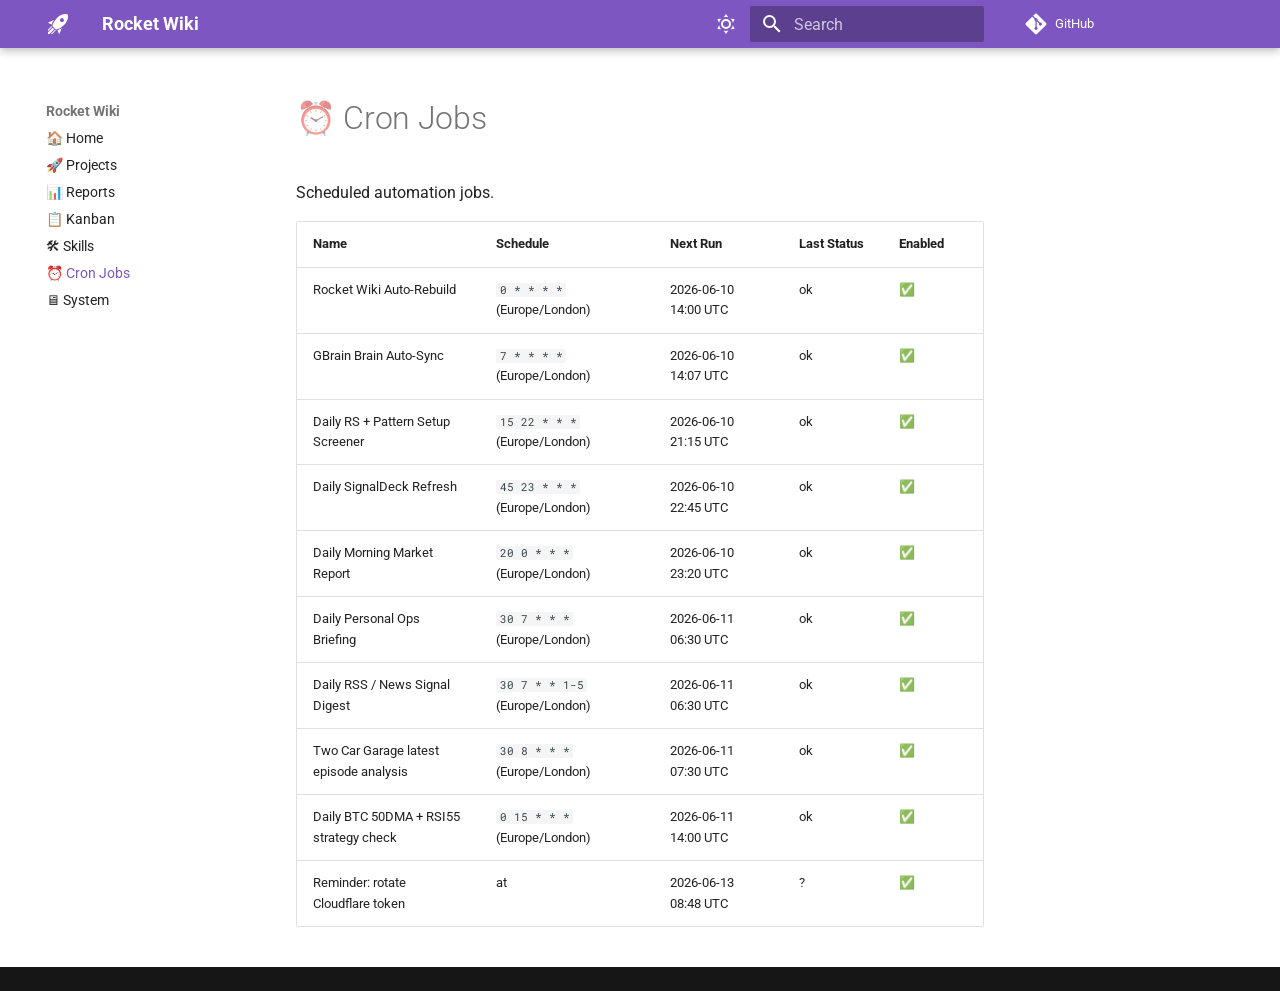
==== commit b7d9dfbb: "Auto-rebuild 2026-06-10 14:01:15 UTC" ====
--- a/cron-jobs/index.html
+++ b/cron-jobs/index.html
@@ -507,21 +507,14 @@
 <tr>
 <td>Rocket Wiki Auto-Rebuild</td>
 <td><code>0 * * * *</code> (Europe/London)</td>
-<td>2026-06-10 13:00 UTC</td>
+<td>2026-06-10 14:00 UTC</td>
 <td>ok</td>
 <td>✅</td>
 </tr>
 <tr>
 <td>GBrain Brain Auto-Sync</td>
 <td><code>7 * * * *</code> (Europe/London)</td>
-<td>2026-06-10 13:07 UTC</td>
-<td>ok</td>
-<td>✅</td>
-</tr>
-<tr>
-<td>Daily BTC 50DMA + RSI55 strategy check</td>
-<td><code>0 15 * * *</code> (Europe/London)</td>
-<td>2026-06-10 14:00 UTC</td>
+<td>2026-06-10 14:07 UTC</td>
 <td>ok</td>
 <td>✅</td>
 </tr>
@@ -564,6 +557,13 @@
 <td>Two Car Garage latest episode analysis</td>
 <td><code>30 8 * * *</code> (Europe/London)</td>
 <td>2026-06-11 07:30 UTC</td>
+<td>ok</td>
+<td>✅</td>
+</tr>
+<tr>
+<td>Daily BTC 50DMA + RSI55 strategy check</td>
+<td><code>0 15 * * *</code> (Europe/London)</td>
+<td>2026-06-11 14:00 UTC</td>
 <td>ok</td>
 <td>✅</td>
 </tr>
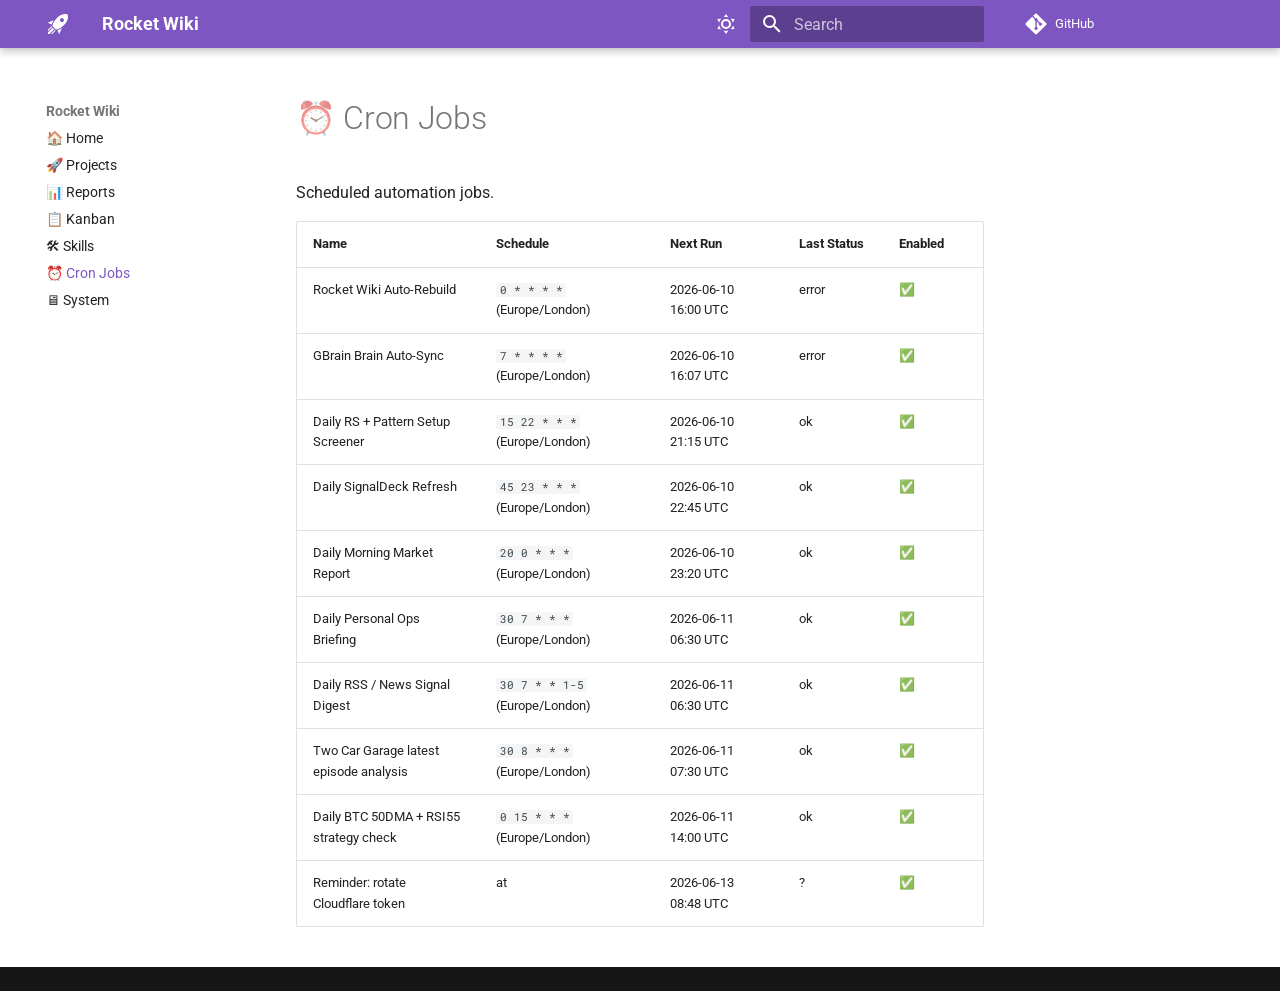
==== commit 6176aeaa: "Auto-rebuild 2026-06-10 16:00:59 UTC" ====
--- a/cron-jobs/index.html
+++ b/cron-jobs/index.html
@@ -507,15 +507,15 @@
 <tr>
 <td>Rocket Wiki Auto-Rebuild</td>
 <td><code>0 * * * *</code> (Europe/London)</td>
-<td>2026-06-10 14:00 UTC</td>
-<td>ok</td>
+<td>2026-06-10 16:00 UTC</td>
+<td>error</td>
 <td>✅</td>
 </tr>
 <tr>
 <td>GBrain Brain Auto-Sync</td>
 <td><code>7 * * * *</code> (Europe/London)</td>
-<td>2026-06-10 14:07 UTC</td>
-<td>ok</td>
+<td>2026-06-10 16:07 UTC</td>
+<td>error</td>
 <td>✅</td>
 </tr>
 <tr>
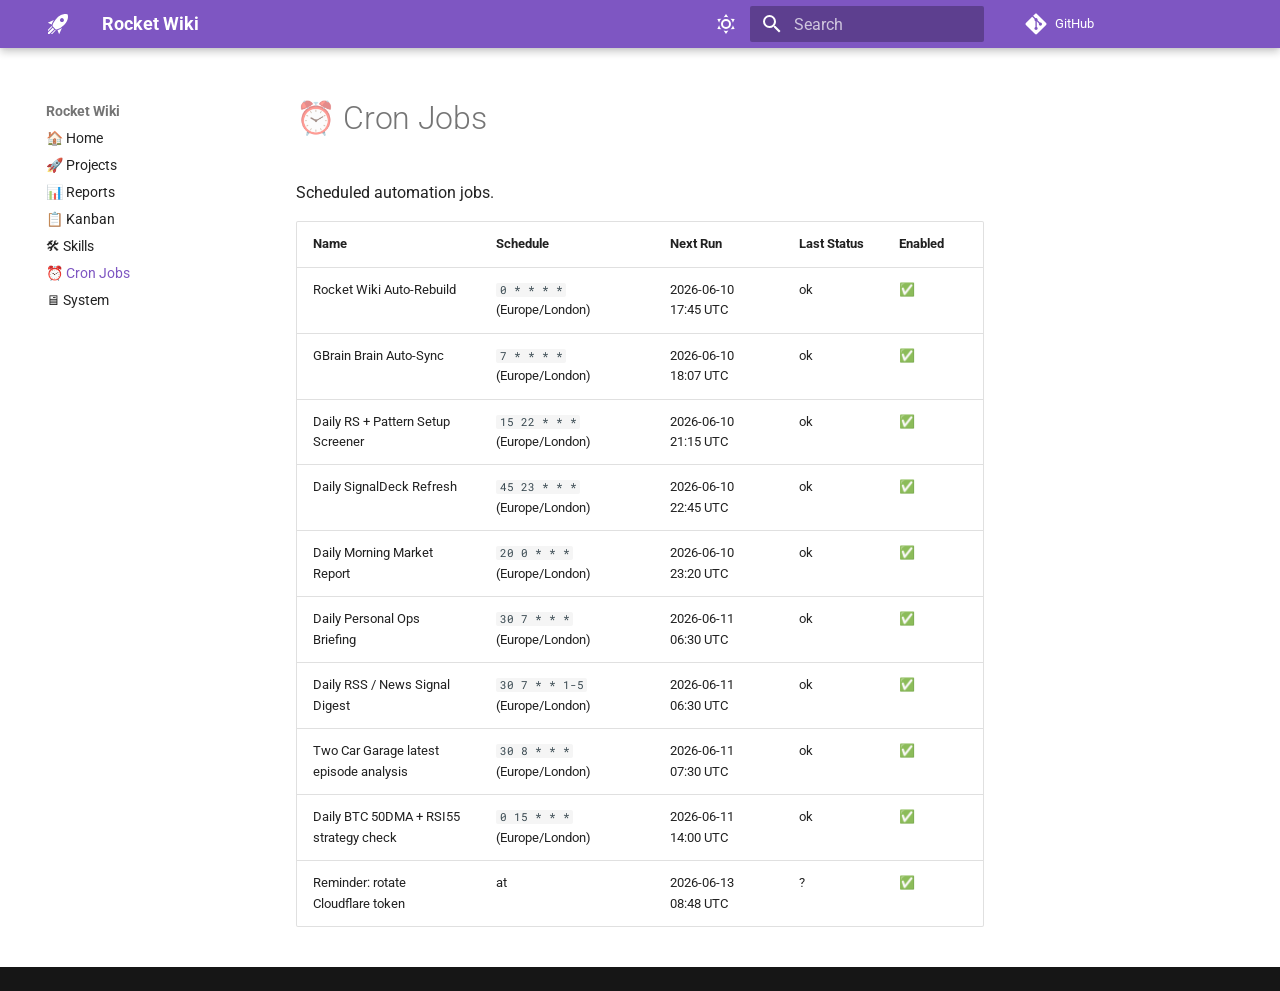
==== commit aa286893: "Auto-rebuild 2026-06-10 17:45:36 UTC" ====
--- a/cron-jobs/index.html
+++ b/cron-jobs/index.html
@@ -507,15 +507,15 @@
 <tr>
 <td>Rocket Wiki Auto-Rebuild</td>
 <td><code>0 * * * *</code> (Europe/London)</td>
-<td>2026-06-10 16:00 UTC</td>
-<td>error</td>
+<td>2026-06-10 17:45 UTC</td>
+<td>ok</td>
 <td>✅</td>
 </tr>
 <tr>
 <td>GBrain Brain Auto-Sync</td>
 <td><code>7 * * * *</code> (Europe/London)</td>
-<td>2026-06-10 16:07 UTC</td>
-<td>error</td>
+<td>2026-06-10 18:07 UTC</td>
+<td>ok</td>
 <td>✅</td>
 </tr>
 <tr>
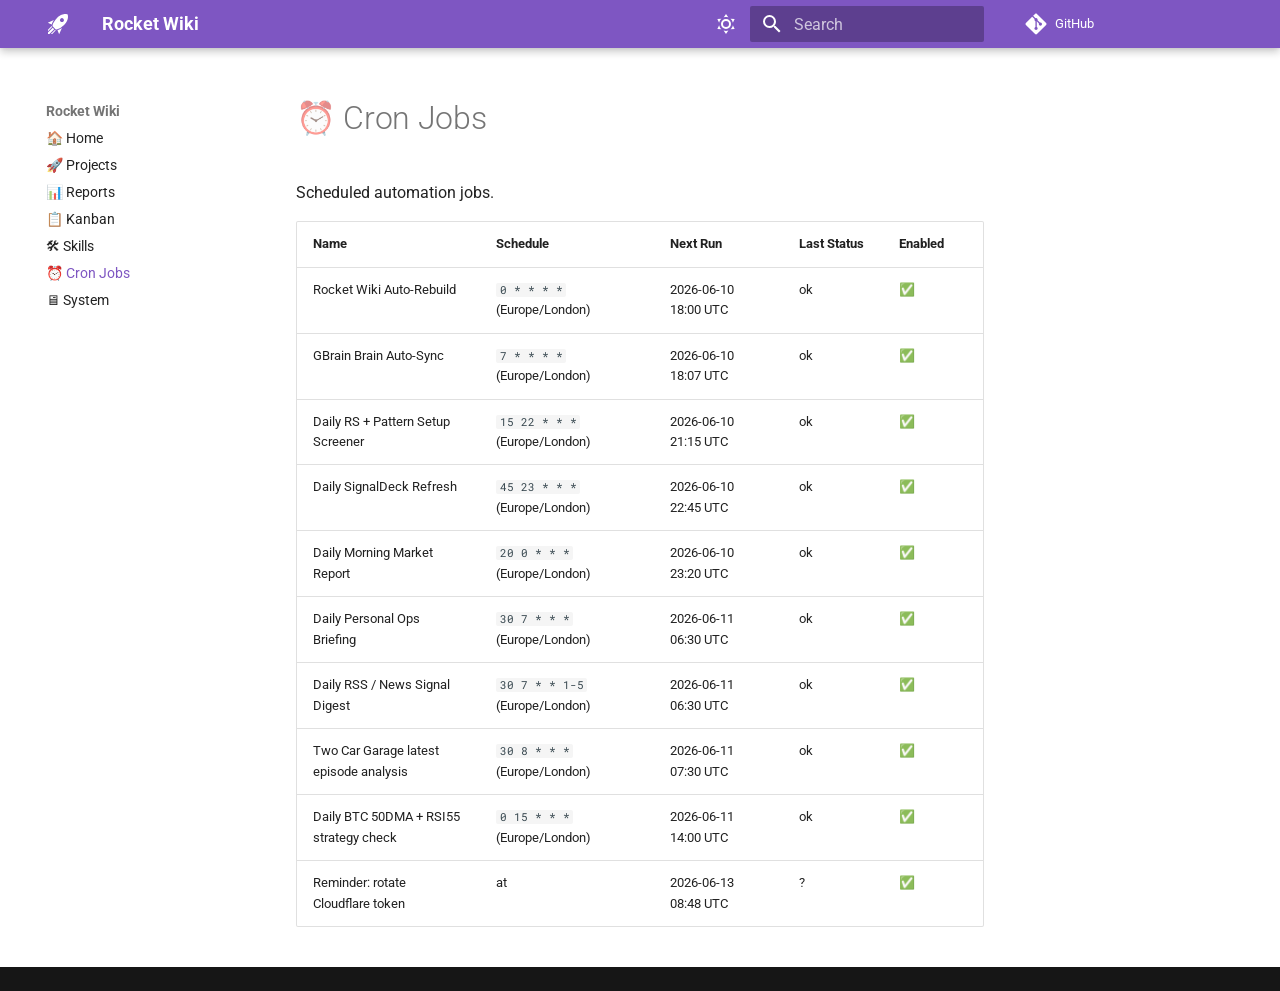
==== commit 2ea3140b: "Auto-rebuild 2026-06-10 18:00:54 UTC" ====
--- a/cron-jobs/index.html
+++ b/cron-jobs/index.html
@@ -507,7 +507,7 @@
 <tr>
 <td>Rocket Wiki Auto-Rebuild</td>
 <td><code>0 * * * *</code> (Europe/London)</td>
-<td>2026-06-10 17:45 UTC</td>
+<td>2026-06-10 18:00 UTC</td>
 <td>ok</td>
 <td>✅</td>
 </tr>
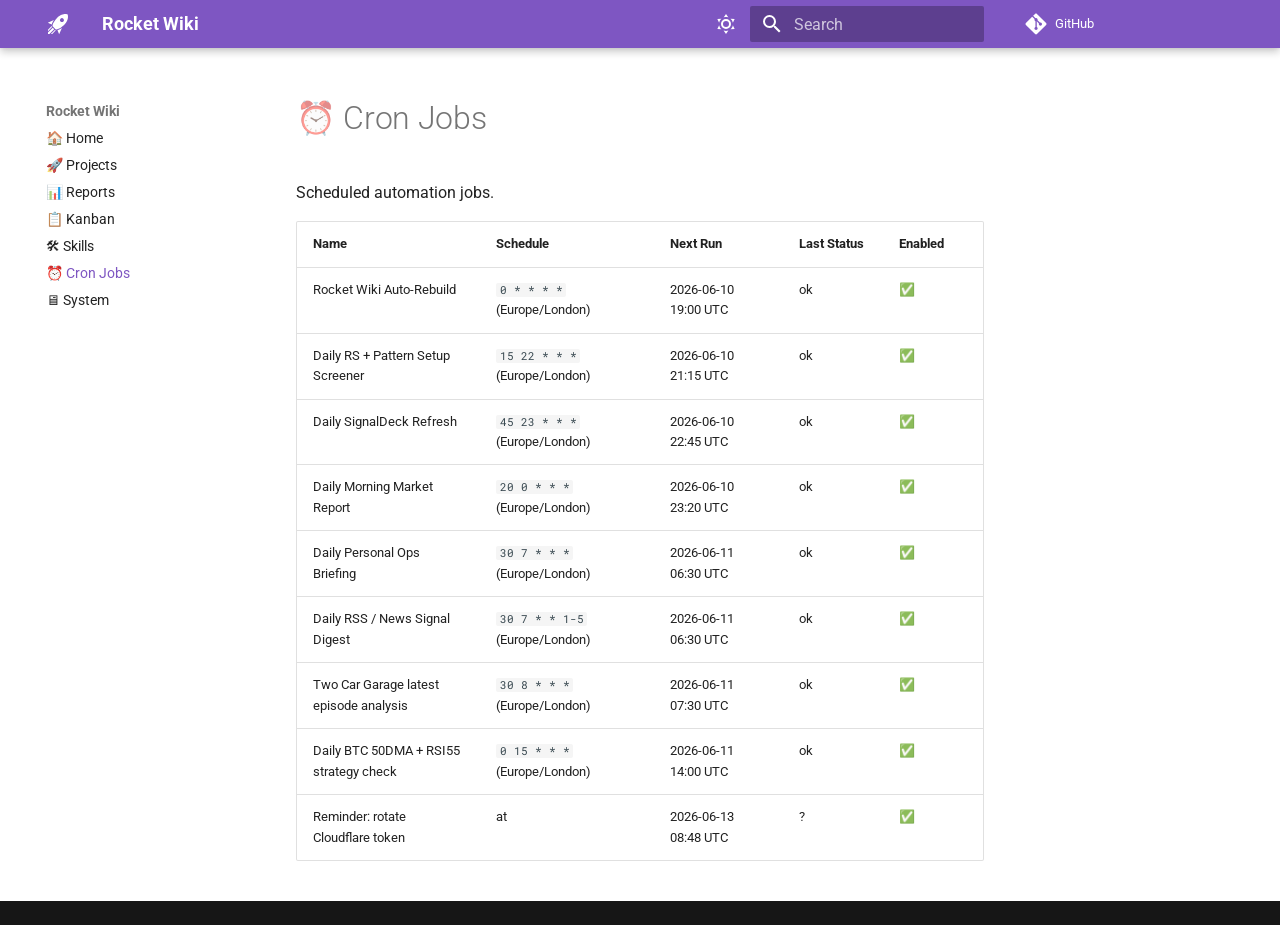
==== commit 4853ffcd: "Auto-rebuild 2026-06-10 19:00:56 UTC" ====
--- a/cron-jobs/index.html
+++ b/cron-jobs/index.html
@@ -507,14 +507,7 @@
 <tr>
 <td>Rocket Wiki Auto-Rebuild</td>
 <td><code>0 * * * *</code> (Europe/London)</td>
-<td>2026-06-10 18:00 UTC</td>
-<td>ok</td>
-<td>✅</td>
-</tr>
-<tr>
-<td>GBrain Brain Auto-Sync</td>
-<td><code>7 * * * *</code> (Europe/London)</td>
-<td>2026-06-10 18:07 UTC</td>
+<td>2026-06-10 19:00 UTC</td>
 <td>ok</td>
 <td>✅</td>
 </tr>
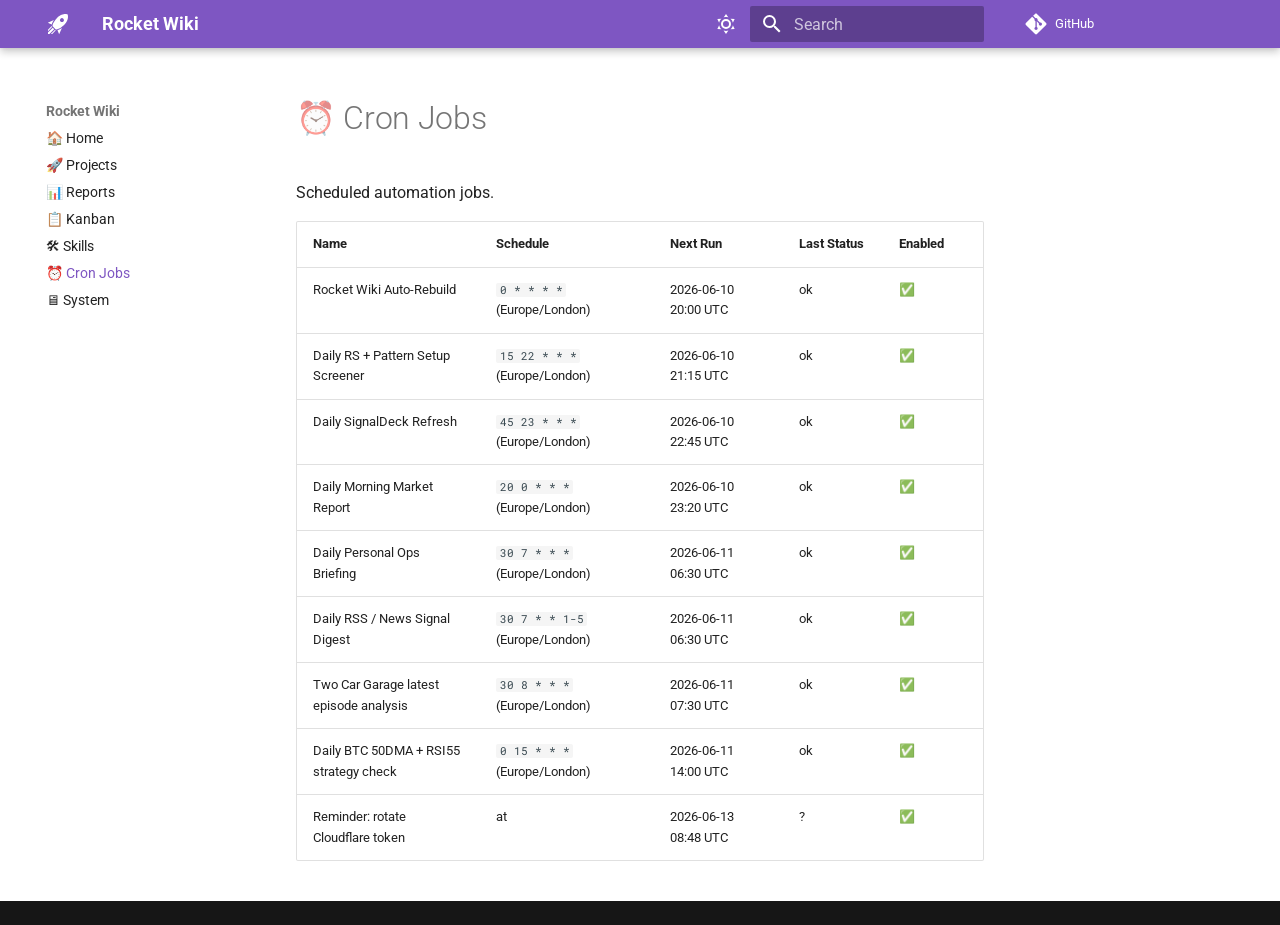
==== commit 475b762c: "Auto-rebuild 2026-06-10 20:00:59 UTC" ====
--- a/cron-jobs/index.html
+++ b/cron-jobs/index.html
@@ -507,7 +507,7 @@
 <tr>
 <td>Rocket Wiki Auto-Rebuild</td>
 <td><code>0 * * * *</code> (Europe/London)</td>
-<td>2026-06-10 19:00 UTC</td>
+<td>2026-06-10 20:00 UTC</td>
 <td>ok</td>
 <td>✅</td>
 </tr>
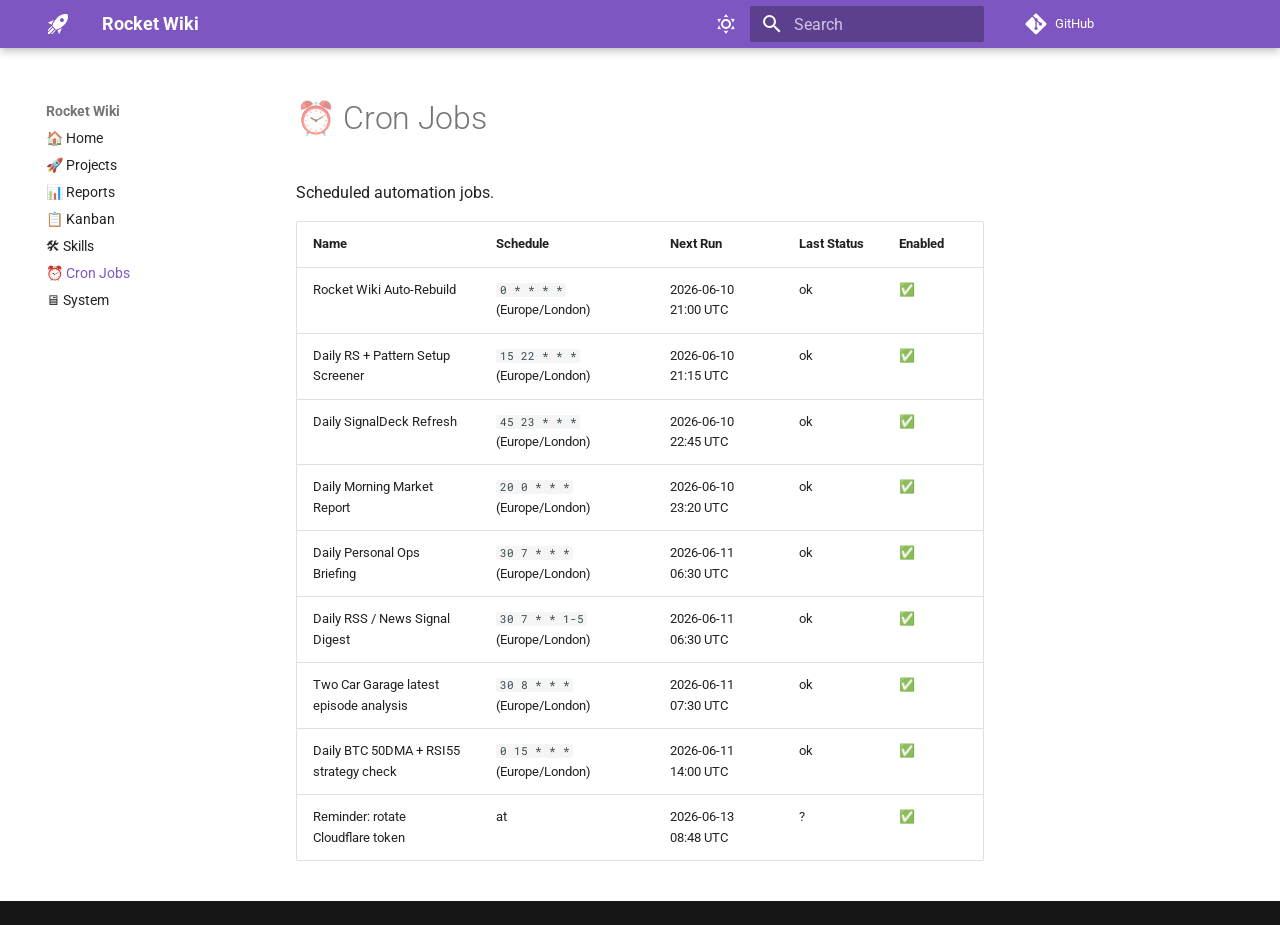
==== commit 054f27a9: "Auto-rebuild 2026-06-10 21:01:06 UTC" ====
--- a/cron-jobs/index.html
+++ b/cron-jobs/index.html
@@ -507,7 +507,7 @@
 <tr>
 <td>Rocket Wiki Auto-Rebuild</td>
 <td><code>0 * * * *</code> (Europe/London)</td>
-<td>2026-06-10 20:00 UTC</td>
+<td>2026-06-10 21:00 UTC</td>
 <td>ok</td>
 <td>✅</td>
 </tr>
